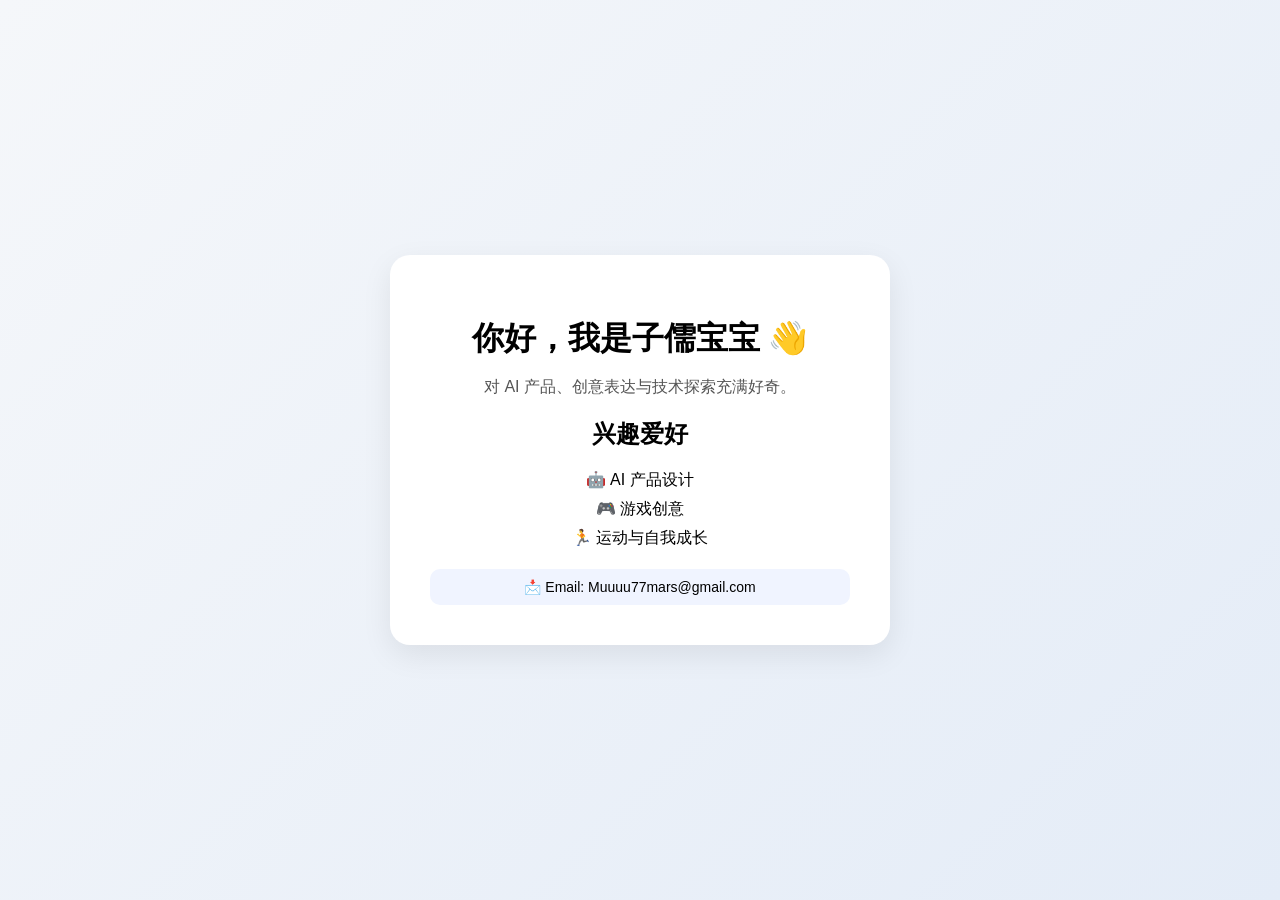
==== index.html @ 916d18d5 "Add files via upload" ====
<!DOCTYPE html>
<html lang="zh">
<head>
    <meta charset="UTF-8">
    <title>子儒宝宝的个人主页</title>
    <style>
        body {
            margin: 0;
            padding: 0;
            font-family: "Helvetica Neue", sans-serif;
            background: linear-gradient(135deg, #f5f7fa, #e4ecf7);
            display: flex;
            justify-content: center;
            align-items: center;
            height: 100vh;
        }

        .card {
            background: white;
            padding: 40px;
            border-radius: 20px;
            box-shadow: 0 10px 30px rgba(0,0,0,0.08);
            width: 420px;
            text-align: center;
        }

        h1 {
            margin-bottom: 10px;
        }

        p {
            color: #555;
        }

        ul {
            list-style: none;
            padding: 0;
        }

        li {
            margin: 8px 0;
        }

        .email {
            margin-top: 20px;
            padding: 10px;
            background: #f0f4ff;
            border-radius: 10px;
            font-size: 14px;
        }
    </style>
</head>

<body>
    <div class="card">
        <h1>你好，我是子儒宝宝 👋</h1>
        <p>对 AI 产品、创意表达与技术探索充满好奇。</p>

        <h2>兴趣爱好</h2>
        <ul>
            <li>🤖 AI 产品设计</li>
            <li>🎮 游戏创意</li>
            <li>🏃 运动与自我成长</li>
        </ul>

        <div class="email">
            📩 Email: Muuuu77mars@gmail.com
        </div>
    </div>
</body>
</html>
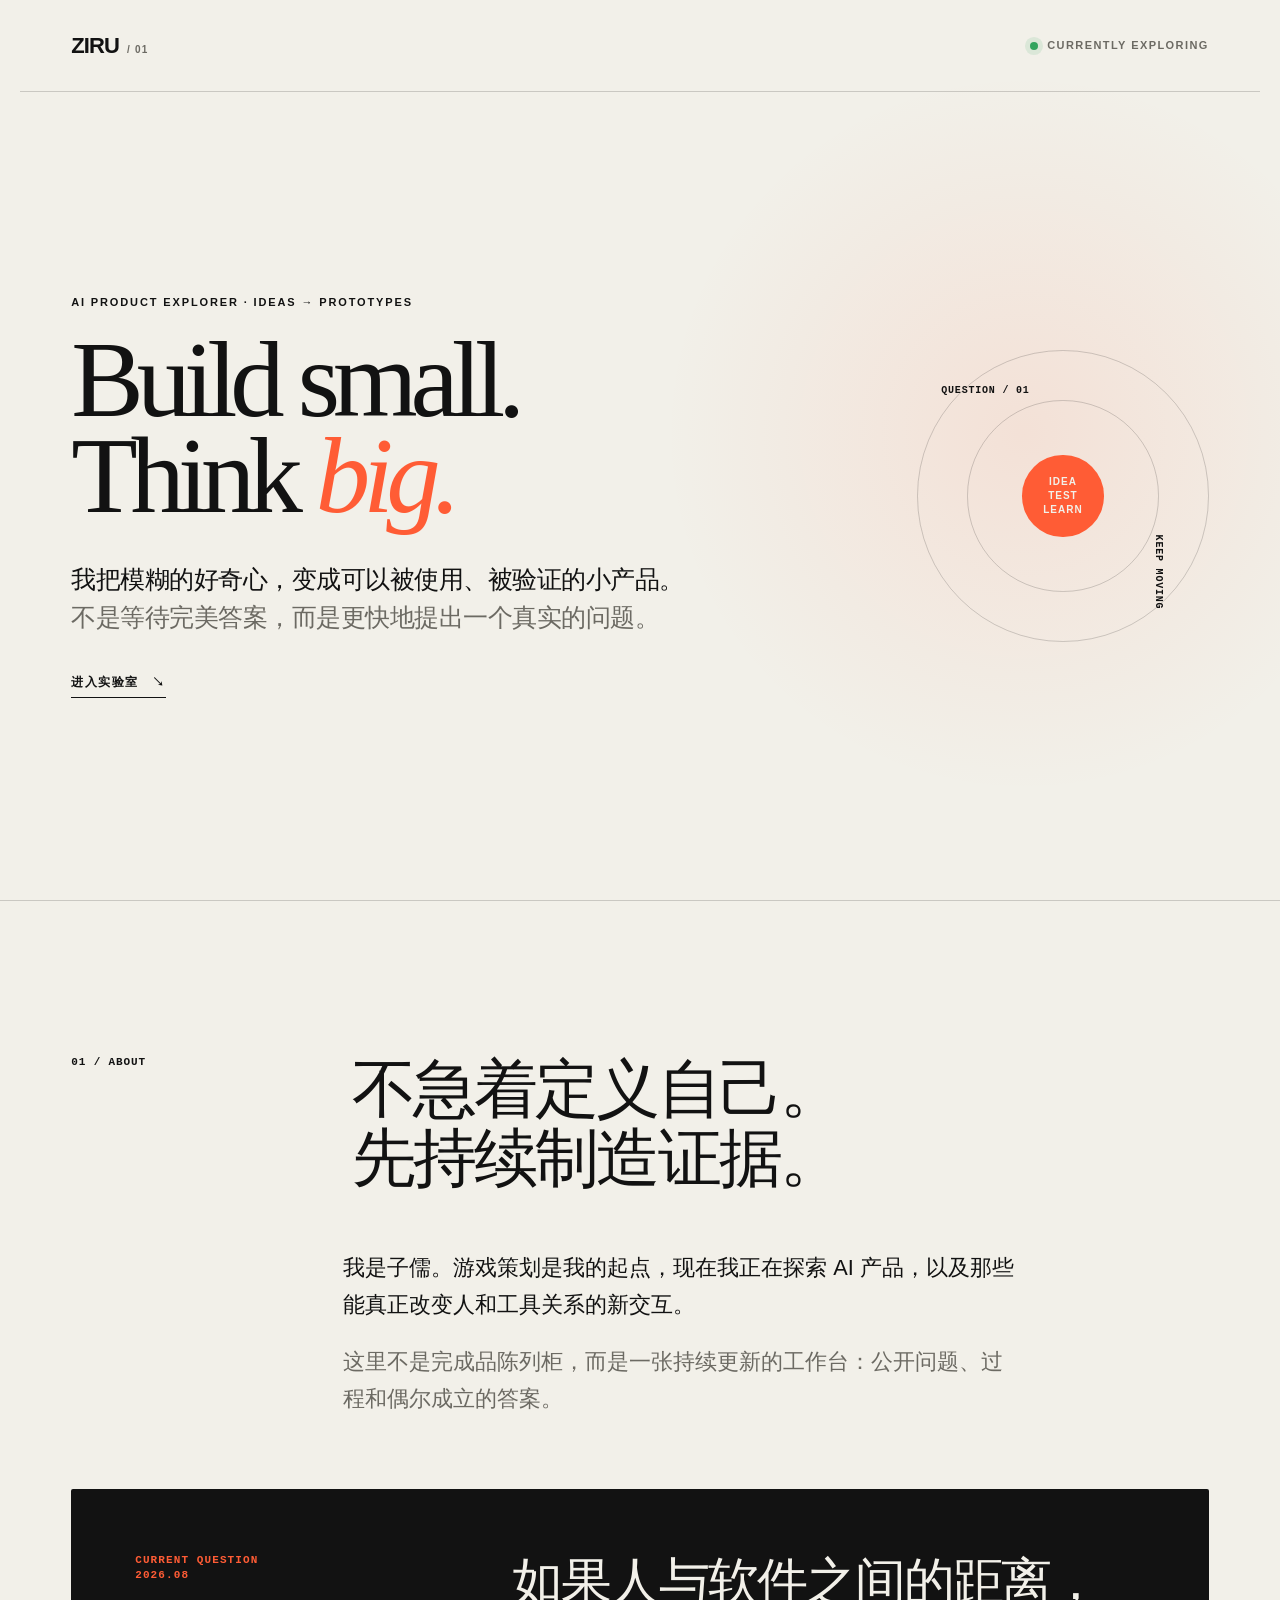
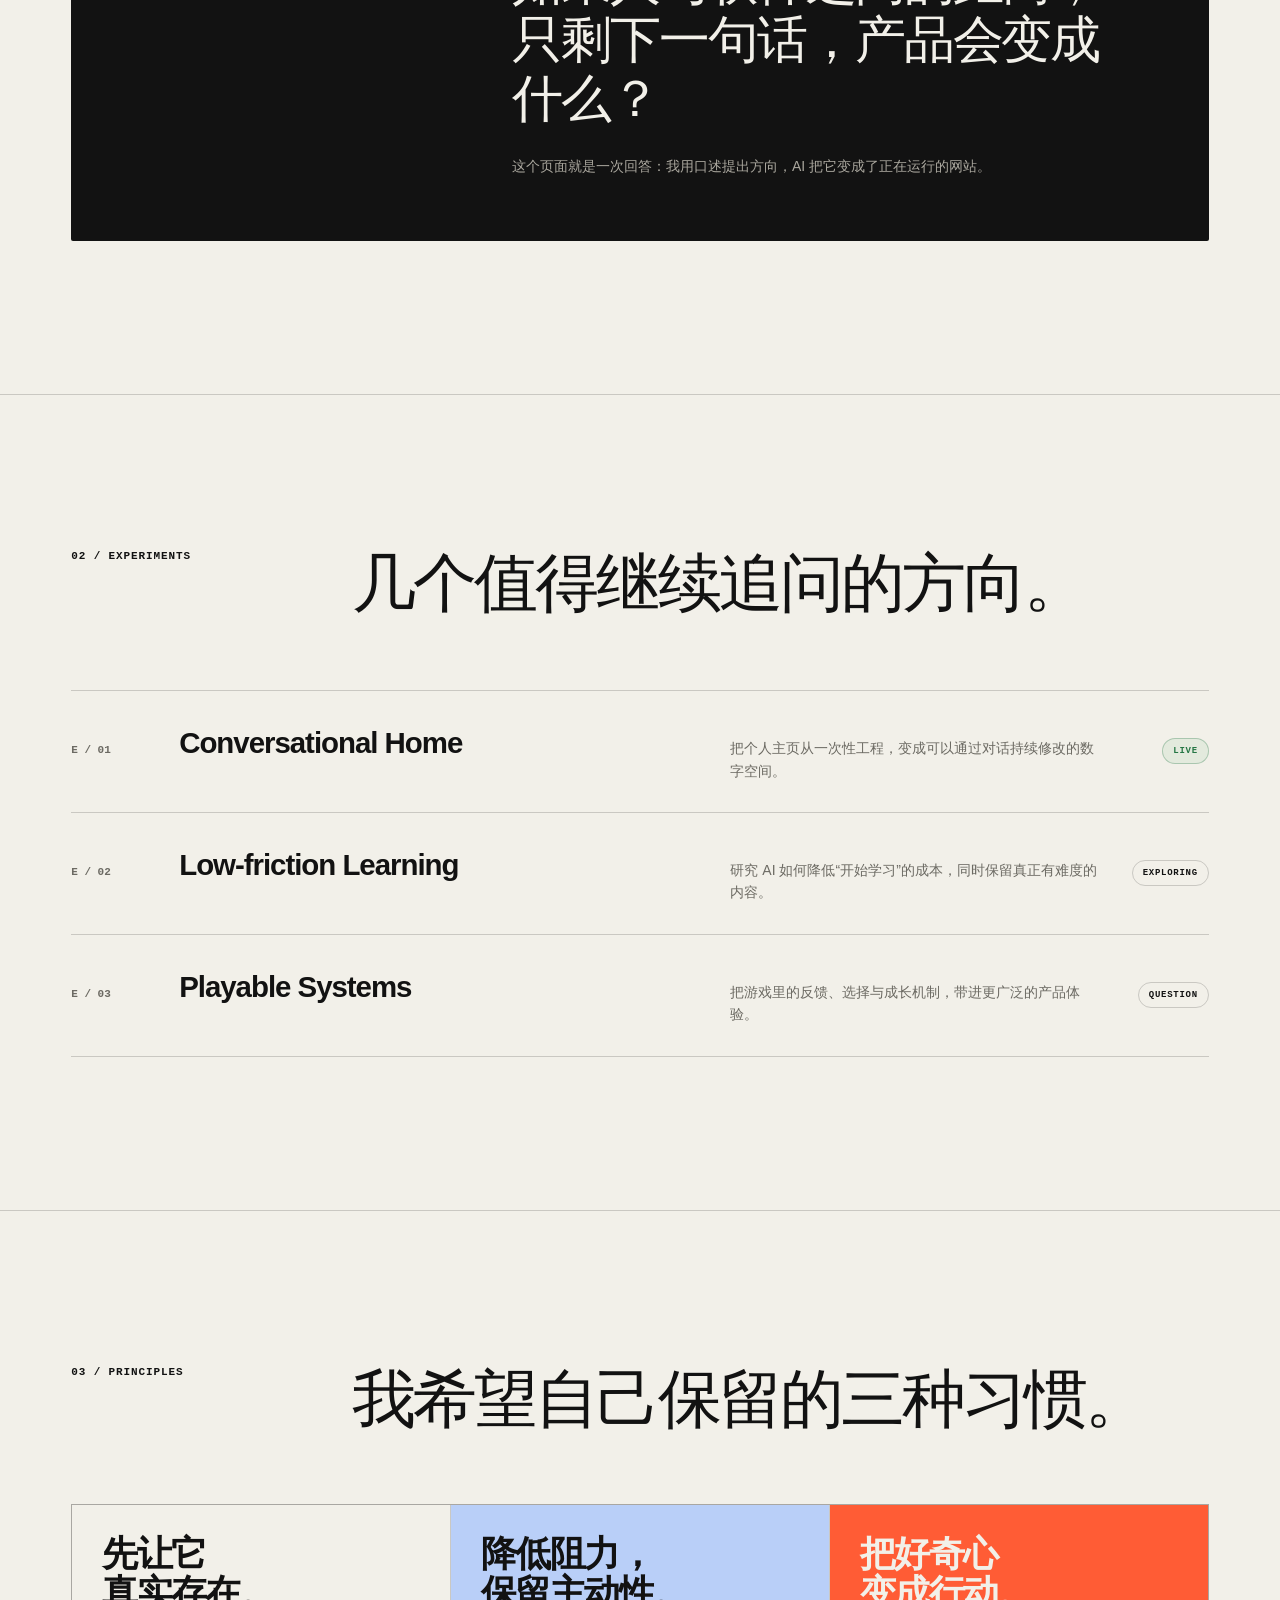
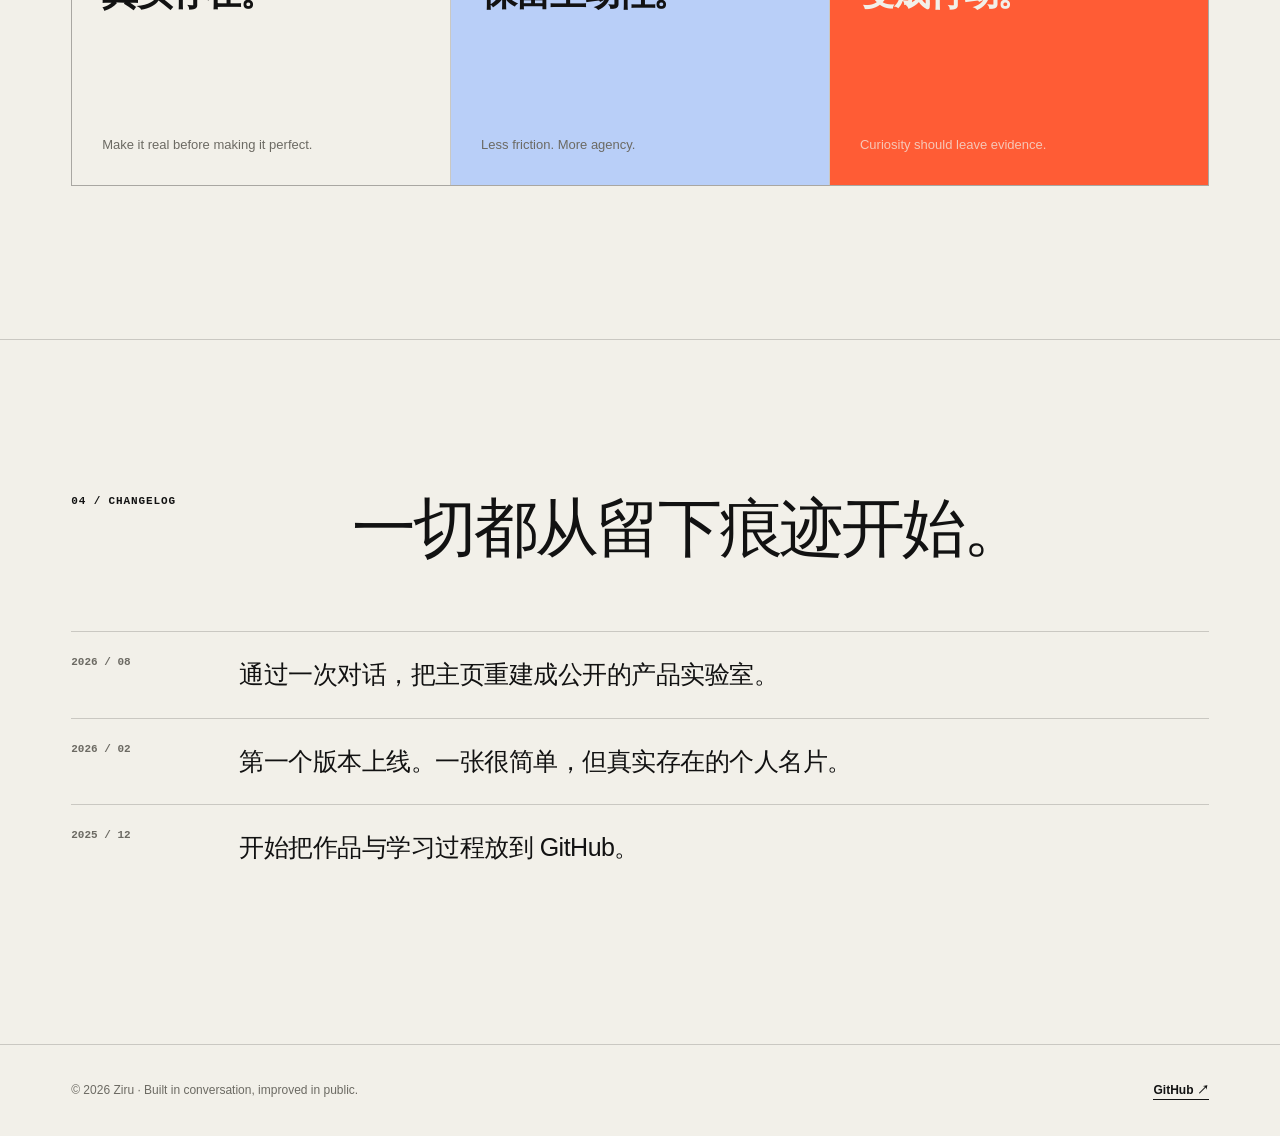
==== commit 749d4540: "Rebuild homepage as product lab" ====
--- a/index.html
+++ b/index.html
@@ -1,71 +1,382 @@
-<!DOCTYPE html>
-<html lang="zh">
-<head>
-    <meta charset="UTF-8">
-    <title>子儒宝宝的个人主页</title>
-    <style>
-        body {
-            margin: 0;
-            padding: 0;
-            font-family: "Helvetica Neue", sans-serif;
-            background: linear-gradient(135deg, #f5f7fa, #e4ecf7);
-            display: flex;
-            justify-content: center;
-            align-items: center;
-            height: 100vh;
-        }
-
-        .card {
-            background: white;
-            padding: 40px;
-            border-radius: 20px;
-            box-shadow: 0 10px 30px rgba(0,0,0,0.08);
-            width: 420px;
-            text-align: center;
-        }
-
-        h1 {
-            margin-bottom: 10px;
-        }
-
-        p {
-            color: #555;
-        }
-
-        ul {
-            list-style: none;
-            padding: 0;
-        }
-
-        li {
-            margin: 8px 0;
-        }
-
-        .email {
-            margin-top: 20px;
-            padding: 10px;
-            background: #f0f4ff;
-            border-radius: 10px;
-            font-size: 14px;
-        }
-    </style>
-</head>
-
-<body>
-    <div class="card">
-        <h1>你好，我是子儒宝宝 👋</h1>
-        <p>对 AI 产品、创意表达与技术探索充满好奇。</p>
-
-        <h2>兴趣爱好</h2>
-        <ul>
-            <li>🤖 AI 产品设计</li>
-            <li>🎮 游戏创意</li>
-            <li>🏃 运动与自我成长</li>
-        </ul>
-
-        <div class="email">
-            📩 Email: Muuuu77mars@gmail.com
-        </div>
-    </div>
-</body>
-</html>+<!DOCTYPE html>
+<html lang="zh-CN">
+<head>
+  <meta charset="utf-8">
+  <meta name="viewport" content="width=device-width, initial-scale=1">
+  <meta name="theme-color" content="#f2f0e9">
+  <meta name="description" content="Ziru 的 AI 产品实验室：把模糊的好奇心，变成可以被使用、被验证的小产品。">
+  <meta property="og:type" content="website">
+  <meta property="og:title" content="Ziru — AI Product Explorer">
+  <meta property="og:description" content="把模糊的好奇心，变成可以被使用、被验证的小产品。">
+  <meta property="og:url" content="https://muuuu777.github.io/ziru.github.io/">
+  <meta property="og:image" content="https://muuuu777.github.io/ziru.github.io/og.png">
+  <meta name="twitter:card" content="summary_large_image">
+  <meta name="twitter:title" content="Ziru — AI Product Explorer">
+  <meta name="twitter:description" content="把模糊的好奇心，变成可以被使用、被验证的小产品。">
+  <meta name="twitter:image" content="https://muuuu777.github.io/ziru.github.io/og.png">
+  <title>Ziru — AI Product Explorer</title>
+  <style>
+    :root {
+      --paper: #f2f0e9;
+      --ink: #121212;
+      --muted: #6c6a63;
+      --line: rgba(18, 18, 18, .18);
+      --acid: #ff5c35;
+      --blue: #b9cff8;
+      --max: 1240px;
+      --pad: clamp(20px, 4vw, 64px);
+    }
+
+    * { box-sizing: border-box; }
+    html { scroll-behavior: smooth; }
+    body {
+      margin: 0;
+      color: var(--ink);
+      background:
+        radial-gradient(600px circle at var(--x, 80%) var(--y, 10%), rgba(255, 92, 53, .1), transparent 60%),
+        var(--paper);
+      font-family: -apple-system, BlinkMacSystemFont, "Segoe UI", "PingFang SC", "Hiragino Sans GB", "Noto Sans CJK SC", sans-serif;
+      line-height: 1.5;
+      -webkit-font-smoothing: antialiased;
+    }
+
+    a { color: inherit; text-decoration: none; }
+    button, a { -webkit-tap-highlight-color: transparent; }
+    ::selection { color: var(--paper); background: var(--ink); }
+
+    .shell { width: min(100%, var(--max)); margin: 0 auto; padding-inline: var(--pad); }
+    .nav {
+      min-height: 92px;
+      display: flex;
+      align-items: center;
+      justify-content: space-between;
+      border-bottom: 1px solid var(--line);
+    }
+    .mark { display: flex; align-items: baseline; gap: 8px; font-weight: 850; letter-spacing: -.04em; font-size: 22px; }
+    .mark small { color: var(--muted); font-size: 10px; letter-spacing: .12em; }
+    .status {
+      display: flex;
+      align-items: center;
+      gap: 9px;
+      color: var(--muted);
+      font-size: 11px;
+      font-weight: 750;
+      letter-spacing: .13em;
+      text-transform: uppercase;
+    }
+    .status::before {
+      content: "";
+      width: 8px;
+      height: 8px;
+      border-radius: 50%;
+      background: #33a45e;
+      box-shadow: 0 0 0 5px rgba(51, 164, 94, .12);
+    }
+
+    .hero {
+      min-height: calc(100svh - 92px);
+      display: grid;
+      grid-template-columns: minmax(0, 1.45fr) minmax(260px, .55fr);
+      gap: clamp(32px, 6vw, 96px);
+      align-items: center;
+      padding-block: clamp(64px, 9vw, 132px);
+    }
+    .eyebrow {
+      margin: 0 0 22px;
+      font-size: 11px;
+      font-weight: 800;
+      letter-spacing: .17em;
+      text-transform: uppercase;
+    }
+    h1 {
+      max-width: 900px;
+      margin: 0;
+      font-family: "Iowan Old Style", "Baskerville", "Times New Roman", "Songti SC", serif;
+      font-size: clamp(56px, 8.5vw, 124px);
+      font-weight: 500;
+      letter-spacing: -.065em;
+      line-height: .88;
+    }
+    h1 em { color: var(--acid); font-weight: inherit; }
+    .hero-copy {
+      max-width: 660px;
+      margin: 36px 0 0;
+      font-size: clamp(18px, 2vw, 25px);
+      letter-spacing: -.02em;
+      line-height: 1.55;
+    }
+    .hero-copy span { color: var(--muted); }
+    .hero-link {
+      display: inline-flex;
+      align-items: center;
+      gap: 14px;
+      margin-top: 36px;
+      padding-bottom: 6px;
+      border-bottom: 1px solid var(--ink);
+      font-size: 12px;
+      font-weight: 800;
+      letter-spacing: .12em;
+      text-transform: uppercase;
+    }
+    .hero-link i { font-style: normal; transition: transform .25s ease; }
+    .hero-link:hover i { transform: translate(3px, 3px); }
+
+    .orbit {
+      position: relative;
+      aspect-ratio: 1;
+      display: grid;
+      place-items: center;
+      border: 1px solid var(--line);
+      border-radius: 50%;
+    }
+    .orbit::before, .orbit::after {
+      content: "";
+      position: absolute;
+      border: 1px solid var(--line);
+      border-radius: 50%;
+    }
+    .orbit::before { inset: 17%; }
+    .orbit::after { inset: 36%; background: var(--acid); border: 0; }
+    .orbit-word {
+      position: absolute;
+      z-index: 1;
+      width: 90px;
+      color: var(--paper);
+      font-size: 10px;
+      font-weight: 850;
+      letter-spacing: .1em;
+      line-height: 1.4;
+      text-align: center;
+      text-transform: uppercase;
+    }
+    .orbit-note { position: absolute; font: 700 10px/1 monospace; letter-spacing: .08em; }
+    .orbit-note.a { top: 12%; left: 8%; }
+    .orbit-note.b { right: 4%; bottom: 22%; transform: rotate(90deg); }
+
+    .section { padding-block: clamp(88px, 12vw, 168px); border-top: 1px solid var(--line); }
+    .section-head {
+      display: grid;
+      grid-template-columns: minmax(160px, .45fr) minmax(0, 1.55fr);
+      gap: 32px;
+      align-items: start;
+    }
+    .index { font: 750 11px/1.4 monospace; letter-spacing: .08em; text-transform: uppercase; }
+    h2 {
+      margin: 0;
+      max-width: 920px;
+      font-family: "Iowan Old Style", "Baskerville", "Times New Roman", "Songti SC", serif;
+      font-size: clamp(38px, 5vw, 72px);
+      font-weight: 500;
+      letter-spacing: -.045em;
+      line-height: 1.08;
+    }
+    .statement { margin-top: 56px; margin-left: calc(22.5% + 16px); max-width: 680px; }
+    .statement p { margin: 0 0 20px; font-size: clamp(18px, 1.7vw, 23px); line-height: 1.7; }
+    .statement p:last-child { color: var(--muted); }
+
+    .now-card {
+      margin-top: 72px;
+      padding: clamp(28px, 5vw, 64px);
+      display: grid;
+      grid-template-columns: .7fr 1.3fr;
+      gap: 36px;
+      color: var(--paper);
+      background: var(--ink);
+      border-radius: 2px;
+    }
+    .now-label { color: var(--acid); font: 750 11px/1.4 monospace; letter-spacing: .1em; text-transform: uppercase; }
+    .now-card blockquote { margin: 0; font-family: "Iowan Old Style", "Baskerville", "Songti SC", serif; font-size: clamp(30px, 4vw, 56px); letter-spacing: -.04em; line-height: 1.14; }
+    .now-card footer { margin-top: 28px; color: #aaa79e; font-size: 14px; }
+
+    .experiments { margin-top: 72px; border-top: 1px solid var(--line); }
+    .experiment {
+      display: grid;
+      grid-template-columns: 80px 1fr minmax(250px, .7fr) 84px;
+      gap: 28px;
+      align-items: baseline;
+      padding-block: 30px;
+      border-bottom: 1px solid var(--line);
+      transition: padding .25s ease, background .25s ease;
+    }
+    .experiment:hover { padding-inline: 18px; background: rgba(255,255,255,.28); }
+    .experiment-no { color: var(--muted); font: 700 11px monospace; }
+    .experiment h3 { margin: 0; font-size: clamp(22px, 2.3vw, 34px); letter-spacing: -.035em; }
+    .experiment p { margin: 0; color: var(--muted); font-size: 14px; line-height: 1.6; }
+    .tag { justify-self: end; padding: 7px 10px; border: 1px solid var(--line); border-radius: 99px; font: 750 9px monospace; letter-spacing: .08em; text-transform: uppercase; }
+    .tag.live { color: #257644; border-color: rgba(37, 118, 68, .3); background: rgba(51, 164, 94, .08); }
+
+    .principles {
+      margin-top: 70px;
+      display: grid;
+      grid-template-columns: repeat(3, 1fr);
+      gap: 1px;
+      background: var(--line);
+      border: 1px solid var(--line);
+    }
+    .principle { min-height: 280px; padding: 30px; display: flex; flex-direction: column; justify-content: space-between; background: var(--paper); }
+    .principle b { font-size: clamp(24px, 2.8vw, 39px); letter-spacing: -.045em; line-height: 1.08; }
+    .principle span { color: var(--muted); font-size: 13px; }
+    .principle:nth-child(2) { background: var(--blue); }
+    .principle:nth-child(3) { color: var(--paper); background: var(--acid); }
+    .principle:nth-child(3) span { color: rgba(242, 240, 233, .72); }
+
+    .timeline { margin-top: 68px; }
+    .event { display: grid; grid-template-columns: 140px 1fr; gap: 28px; padding-block: 24px; border-top: 1px solid var(--line); }
+    .event time { color: var(--muted); font: 700 11px monospace; }
+    .event p { margin: 0; font-size: clamp(18px, 2vw, 25px); letter-spacing: -.02em; }
+
+    .footer { padding-block: 36px; border-top: 1px solid var(--line); }
+    .footer-inner { display: flex; justify-content: space-between; gap: 24px; color: var(--muted); font-size: 12px; }
+    .footer a { color: var(--ink); font-weight: 750; border-bottom: 1px solid var(--ink); }
+
+    .reveal { opacity: 0; transform: translateY(24px); transition: opacity .75s ease, transform .75s cubic-bezier(.2,.7,.2,1); }
+    .reveal.visible { opacity: 1; transform: none; }
+
+    @media (max-width: 780px) {
+      .nav { min-height: 72px; }
+      .status { font-size: 9px; letter-spacing: .08em; }
+      .hero { min-height: auto; grid-template-columns: 1fr; padding-block: 64px 88px; }
+      .orbit { width: min(76vw, 340px); margin: 18px auto 0; }
+      .section-head { grid-template-columns: 1fr; gap: 24px; }
+      .statement { margin: 42px 0 0; }
+      .now-card { grid-template-columns: 1fr; }
+      .experiment { grid-template-columns: 40px 1fr auto; gap: 16px; align-items: start; }
+      .experiment p { grid-column: 2 / -1; }
+      .principles { grid-template-columns: 1fr; }
+      .principle { min-height: 220px; }
+      .event { grid-template-columns: 100px 1fr; }
+      .footer-inner { flex-direction: column; }
+    }
+
+    @media (prefers-reduced-motion: reduce) {
+      html { scroll-behavior: auto; }
+      *, *::before, *::after { transition-duration: .01ms !important; animation-duration: .01ms !important; }
+      .reveal { opacity: 1; transform: none; }
+    }
+  </style>
+</head>
+<body>
+  <header class="shell nav">
+    <a class="mark" href="#top" aria-label="返回顶部">ZIRU <small>/ 01</small></a>
+    <div class="status">Currently exploring</div>
+  </header>
+
+  <main id="top">
+    <section class="shell hero">
+      <div>
+        <p class="eyebrow">AI Product Explorer · Ideas → Prototypes</p>
+        <h1>Build small.<br>Think <em>big.</em></h1>
+        <p class="hero-copy">我把模糊的好奇心，变成可以被使用、被验证的小产品。<br><span>不是等待完美答案，而是更快地提出一个真实的问题。</span></p>
+        <a class="hero-link" href="#about">进入实验室 <i>↘</i></a>
+      </div>
+      <div class="orbit" role="img" aria-label="从想法到验证的循环">
+        <span class="orbit-note a">QUESTION / 01</span>
+        <span class="orbit-word">IDEA<br>TEST<br>LEARN</span>
+        <span class="orbit-note b">KEEP MOVING</span>
+      </div>
+    </section>
+
+    <section class="section" id="about">
+      <div class="shell">
+        <div class="section-head reveal">
+          <span class="index">01 / About</span>
+          <h2>不急着定义自己。<br>先持续制造证据。</h2>
+        </div>
+        <div class="statement reveal">
+          <p>我是子儒。游戏策划是我的起点，现在我正在探索 AI 产品，以及那些能真正改变人和工具关系的新交互。</p>
+          <p>这里不是完成品陈列柜，而是一张持续更新的工作台：公开问题、过程和偶尔成立的答案。</p>
+        </div>
+        <div class="now-card reveal">
+          <div class="now-label">Current question<br>2026.08</div>
+          <div>
+            <blockquote>如果人与软件之间的距离，只剩下一句话，产品会变成什么？</blockquote>
+            <footer>这个页面就是一次回答：我用口述提出方向，AI 把它变成了正在运行的网站。</footer>
+          </div>
+        </div>
+      </div>
+    </section>
+
+    <section class="section" id="experiments">
+      <div class="shell">
+        <div class="section-head reveal">
+          <span class="index">02 / Experiments</span>
+          <h2>几个值得继续追问的方向。</h2>
+        </div>
+        <div class="experiments reveal">
+          <article class="experiment">
+            <span class="experiment-no">E / 01</span>
+            <h3>Conversational Home</h3>
+            <p>把个人主页从一次性工程，变成可以通过对话持续修改的数字空间。</p>
+            <span class="tag live">Live</span>
+          </article>
+          <article class="experiment">
+            <span class="experiment-no">E / 02</span>
+            <h3>Low-friction Learning</h3>
+            <p>研究 AI 如何降低“开始学习”的成本，同时保留真正有难度的内容。</p>
+            <span class="tag">Exploring</span>
+          </article>
+          <article class="experiment">
+            <span class="experiment-no">E / 03</span>
+            <h3>Playable Systems</h3>
+            <p>把游戏里的反馈、选择与成长机制，带进更广泛的产品体验。</p>
+            <span class="tag">Question</span>
+          </article>
+        </div>
+      </div>
+    </section>
+
+    <section class="section" id="principles">
+      <div class="shell">
+        <div class="section-head reveal">
+          <span class="index">03 / Principles</span>
+          <h2>我希望自己保留的三种习惯。</h2>
+        </div>
+        <div class="principles reveal">
+          <div class="principle"><b>先让它<br>真实存在。</b><span>Make it real before making it perfect.</span></div>
+          <div class="principle"><b>降低阻力，<br>保留主动性。</b><span>Less friction. More agency.</span></div>
+          <div class="principle"><b>把好奇心<br>变成行动。</b><span>Curiosity should leave evidence.</span></div>
+        </div>
+      </div>
+    </section>
+
+    <section class="section" id="changelog">
+      <div class="shell">
+        <div class="section-head reveal">
+          <span class="index">04 / Changelog</span>
+          <h2>一切都从留下痕迹开始。</h2>
+        </div>
+        <div class="timeline reveal">
+          <div class="event"><time datetime="2026-08">2026 / 08</time><p>通过一次对话，把主页重建成公开的产品实验室。</p></div>
+          <div class="event"><time datetime="2026-02">2026 / 02</time><p>第一个版本上线。一张很简单，但真实存在的个人名片。</p></div>
+          <div class="event"><time datetime="2025-12">2025 / 12</time><p>开始把作品与学习过程放到 GitHub。</p></div>
+        </div>
+      </div>
+    </section>
+  </main>
+
+  <footer class="footer">
+    <div class="shell footer-inner">
+      <span>© 2026 Ziru · Built in conversation, improved in public.</span>
+      <a href="https://github.com/Muuuu777" target="_blank" rel="noreferrer">GitHub ↗</a>
+    </div>
+  </footer>
+
+  <script>
+    document.addEventListener('pointermove', (event) => {
+      document.body.style.setProperty('--x', `${event.clientX}px`);
+      document.body.style.setProperty('--y', `${event.clientY}px`);
+    }, { passive: true });
+
+    const observer = new IntersectionObserver((entries) => {
+      entries.forEach((entry) => {
+        if (entry.isIntersecting) {
+          entry.target.classList.add('visible');
+          observer.unobserve(entry.target);
+        }
+      });
+    }, { threshold: 0.12 });
+
+    document.querySelectorAll('.reveal').forEach((element) => observer.observe(element));
+  </script>
+</body>
+</html>
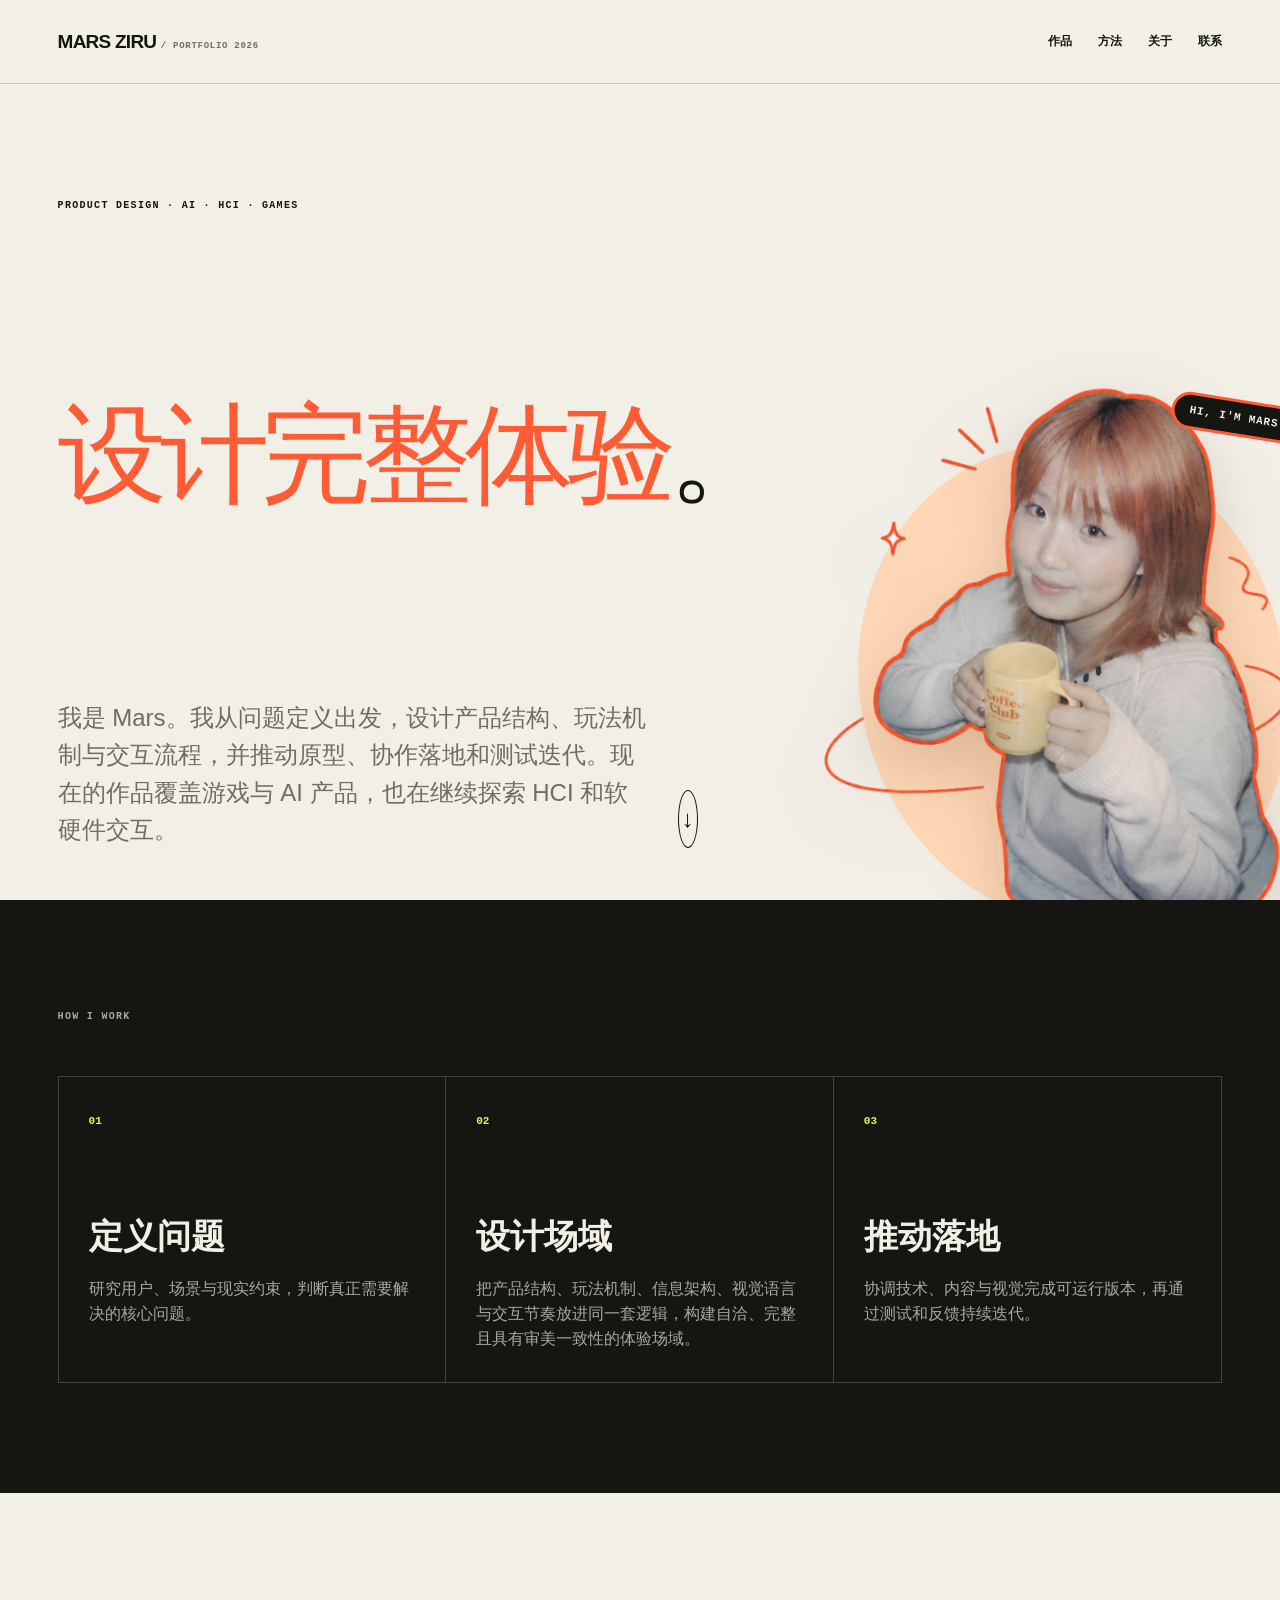
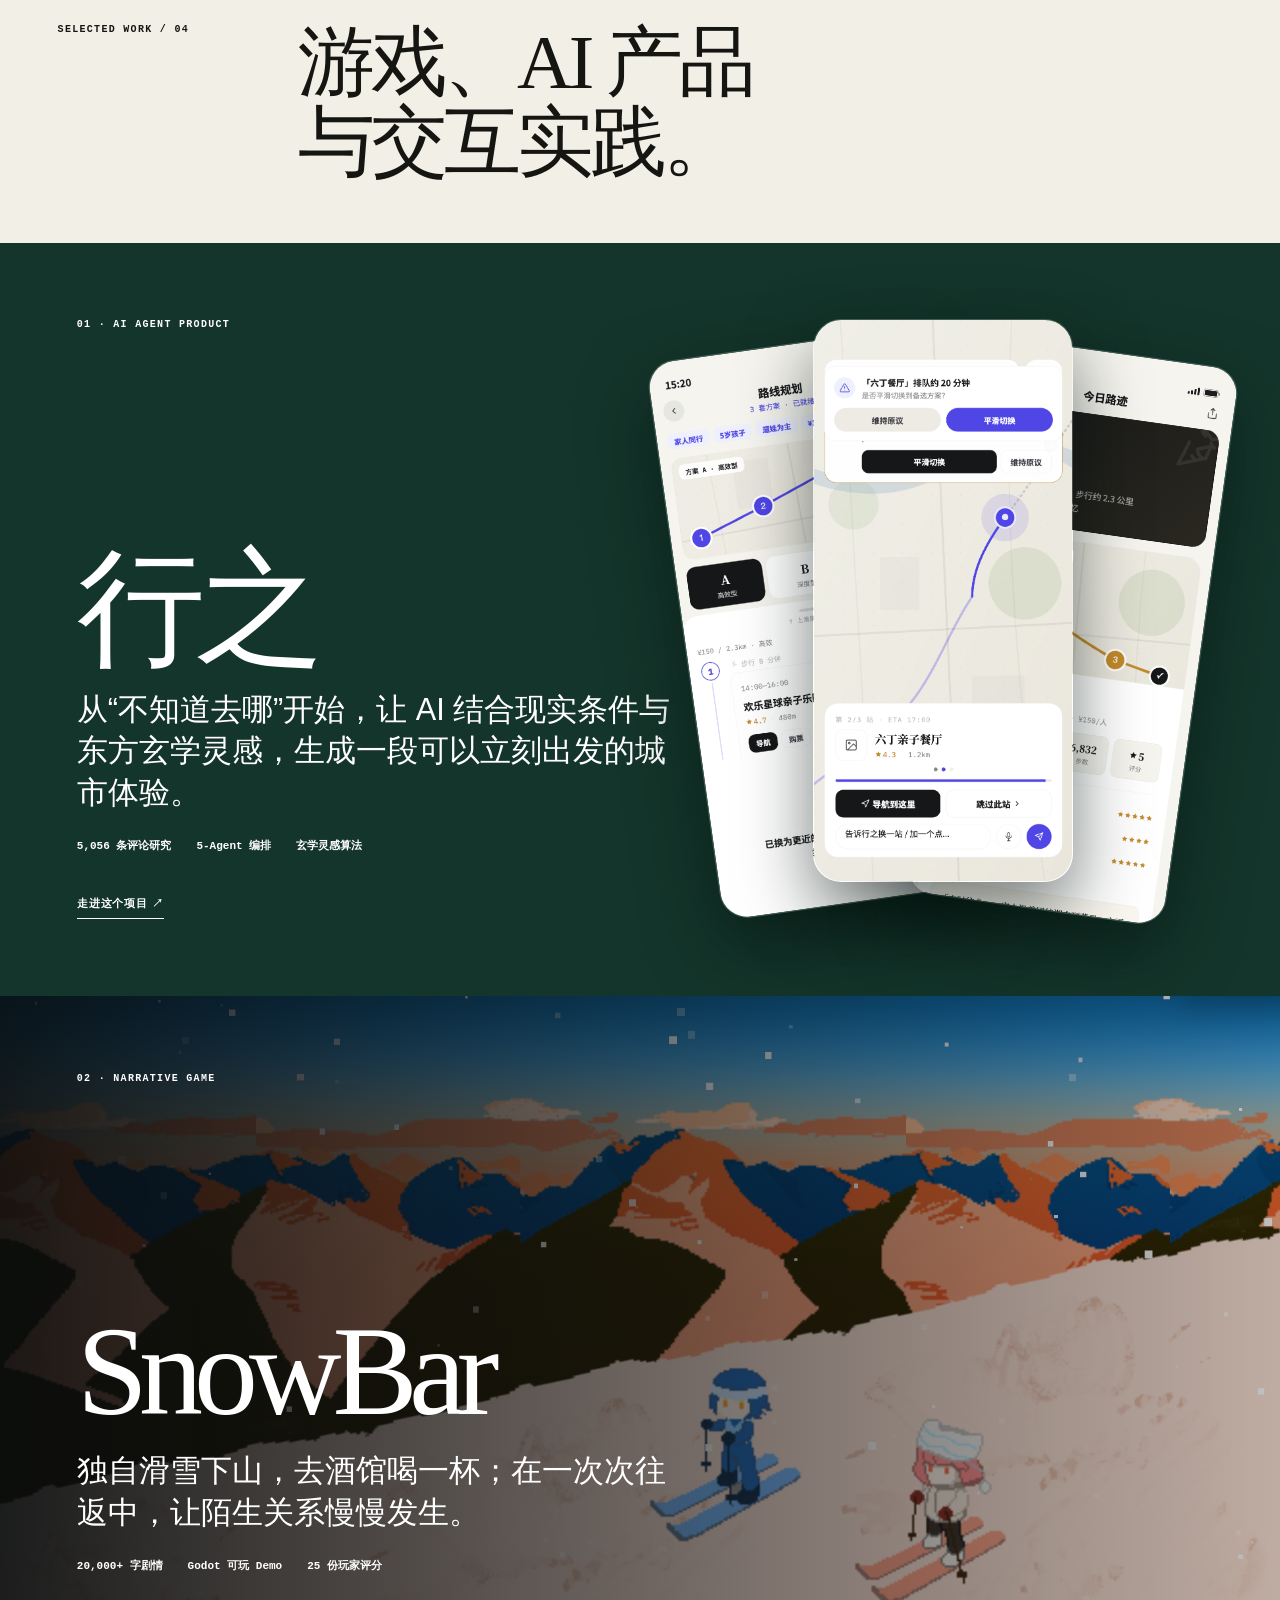
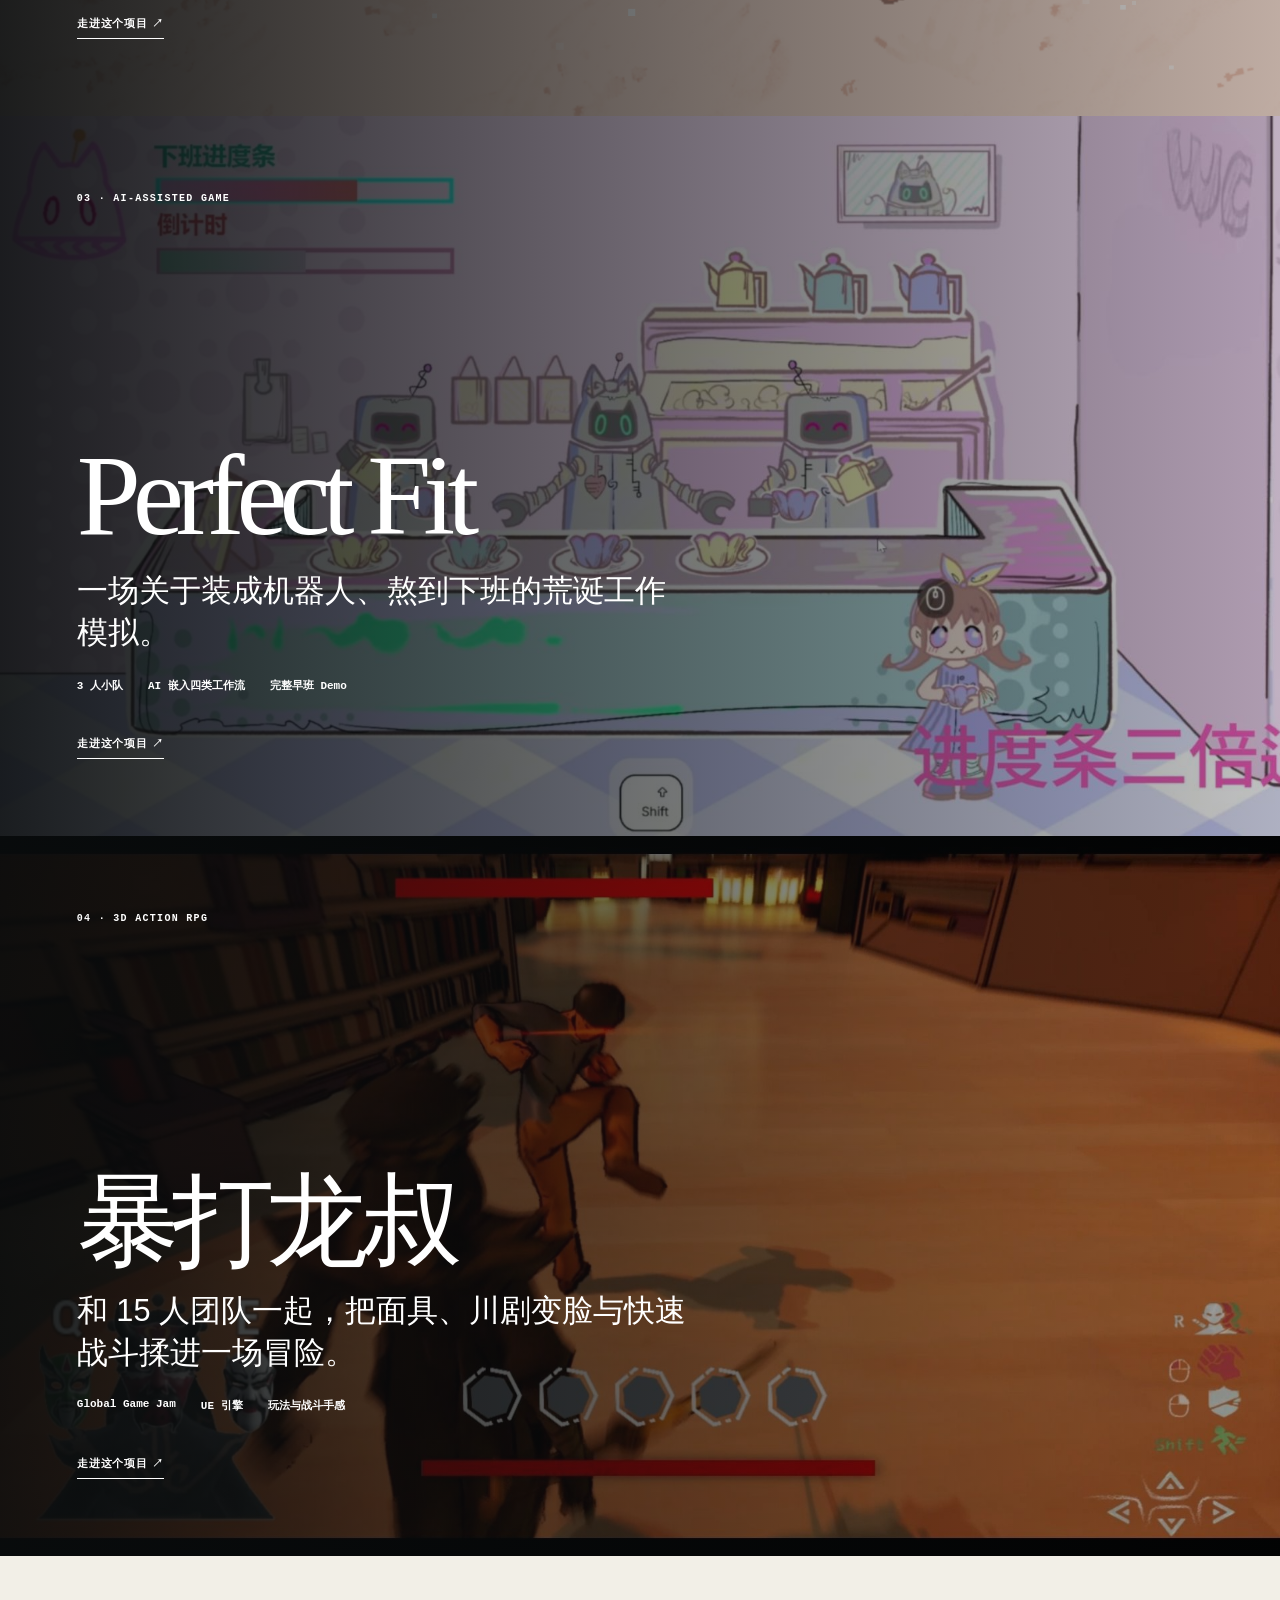
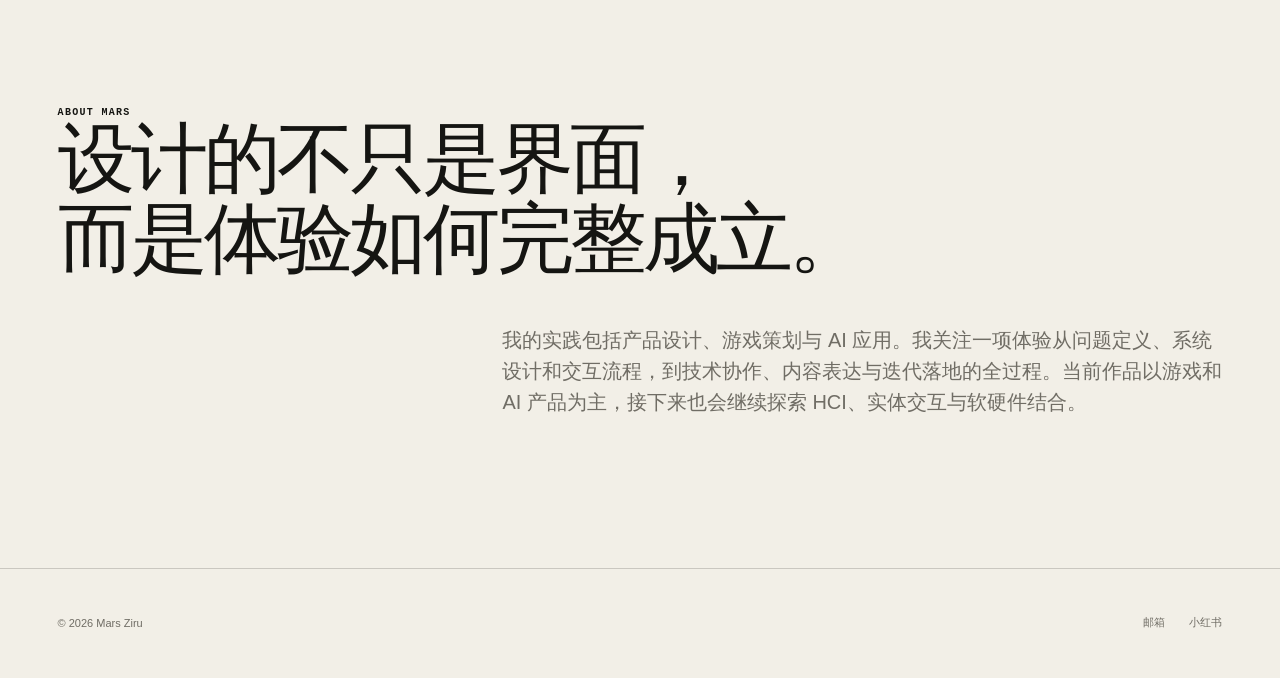
==== commit 4134aea4: "Upload complete Mars Ziru portfolio with project pages and assets" ====
--- a/index.html
+++ b/index.html
@@ -1,382 +1,11 @@
-<!DOCTYPE html>
-<html lang="zh-CN">
-<head>
-  <meta charset="utf-8">
-  <meta name="viewport" content="width=device-width, initial-scale=1">
-  <meta name="theme-color" content="#f2f0e9">
-  <meta name="description" content="Ziru 的 AI 产品实验室：把模糊的好奇心，变成可以被使用、被验证的小产品。">
-  <meta property="og:type" content="website">
-  <meta property="og:title" content="Ziru — AI Product Explorer">
-  <meta property="og:description" content="把模糊的好奇心，变成可以被使用、被验证的小产品。">
-  <meta property="og:url" content="https://muuuu777.github.io/ziru.github.io/">
-  <meta property="og:image" content="https://muuuu777.github.io/ziru.github.io/og.png">
-  <meta name="twitter:card" content="summary_large_image">
-  <meta name="twitter:title" content="Ziru — AI Product Explorer">
-  <meta name="twitter:description" content="把模糊的好奇心，变成可以被使用、被验证的小产品。">
-  <meta name="twitter:image" content="https://muuuu777.github.io/ziru.github.io/og.png">
-  <title>Ziru — AI Product Explorer</title>
-  <style>
-    :root {
-      --paper: #f2f0e9;
-      --ink: #121212;
-      --muted: #6c6a63;
-      --line: rgba(18, 18, 18, .18);
-      --acid: #ff5c35;
-      --blue: #b9cff8;
-      --max: 1240px;
-      --pad: clamp(20px, 4vw, 64px);
-    }
-
-    * { box-sizing: border-box; }
-    html { scroll-behavior: smooth; }
-    body {
-      margin: 0;
-      color: var(--ink);
-      background:
-        radial-gradient(600px circle at var(--x, 80%) var(--y, 10%), rgba(255, 92, 53, .1), transparent 60%),
-        var(--paper);
-      font-family: -apple-system, BlinkMacSystemFont, "Segoe UI", "PingFang SC", "Hiragino Sans GB", "Noto Sans CJK SC", sans-serif;
-      line-height: 1.5;
-      -webkit-font-smoothing: antialiased;
-    }
-
-    a { color: inherit; text-decoration: none; }
-    button, a { -webkit-tap-highlight-color: transparent; }
-    ::selection { color: var(--paper); background: var(--ink); }
-
-    .shell { width: min(100%, var(--max)); margin: 0 auto; padding-inline: var(--pad); }
-    .nav {
-      min-height: 92px;
-      display: flex;
-      align-items: center;
-      justify-content: space-between;
-      border-bottom: 1px solid var(--line);
-    }
-    .mark { display: flex; align-items: baseline; gap: 8px; font-weight: 850; letter-spacing: -.04em; font-size: 22px; }
-    .mark small { color: var(--muted); font-size: 10px; letter-spacing: .12em; }
-    .status {
-      display: flex;
-      align-items: center;
-      gap: 9px;
-      color: var(--muted);
-      font-size: 11px;
-      font-weight: 750;
-      letter-spacing: .13em;
-      text-transform: uppercase;
-    }
-    .status::before {
-      content: "";
-      width: 8px;
-      height: 8px;
-      border-radius: 50%;
-      background: #33a45e;
-      box-shadow: 0 0 0 5px rgba(51, 164, 94, .12);
-    }
-
-    .hero {
-      min-height: calc(100svh - 92px);
-      display: grid;
-      grid-template-columns: minmax(0, 1.45fr) minmax(260px, .55fr);
-      gap: clamp(32px, 6vw, 96px);
-      align-items: center;
-      padding-block: clamp(64px, 9vw, 132px);
-    }
-    .eyebrow {
-      margin: 0 0 22px;
-      font-size: 11px;
-      font-weight: 800;
-      letter-spacing: .17em;
-      text-transform: uppercase;
-    }
-    h1 {
-      max-width: 900px;
-      margin: 0;
-      font-family: "Iowan Old Style", "Baskerville", "Times New Roman", "Songti SC", serif;
-      font-size: clamp(56px, 8.5vw, 124px);
-      font-weight: 500;
-      letter-spacing: -.065em;
-      line-height: .88;
-    }
-    h1 em { color: var(--acid); font-weight: inherit; }
-    .hero-copy {
-      max-width: 660px;
-      margin: 36px 0 0;
-      font-size: clamp(18px, 2vw, 25px);
-      letter-spacing: -.02em;
-      line-height: 1.55;
-    }
-    .hero-copy span { color: var(--muted); }
-    .hero-link {
-      display: inline-flex;
-      align-items: center;
-      gap: 14px;
-      margin-top: 36px;
-      padding-bottom: 6px;
-      border-bottom: 1px solid var(--ink);
-      font-size: 12px;
-      font-weight: 800;
-      letter-spacing: .12em;
-      text-transform: uppercase;
-    }
-    .hero-link i { font-style: normal; transition: transform .25s ease; }
-    .hero-link:hover i { transform: translate(3px, 3px); }
-
-    .orbit {
-      position: relative;
-      aspect-ratio: 1;
-      display: grid;
-      place-items: center;
-      border: 1px solid var(--line);
-      border-radius: 50%;
-    }
-    .orbit::before, .orbit::after {
-      content: "";
-      position: absolute;
-      border: 1px solid var(--line);
-      border-radius: 50%;
-    }
-    .orbit::before { inset: 17%; }
-    .orbit::after { inset: 36%; background: var(--acid); border: 0; }
-    .orbit-word {
-      position: absolute;
-      z-index: 1;
-      width: 90px;
-      color: var(--paper);
-      font-size: 10px;
-      font-weight: 850;
-      letter-spacing: .1em;
-      line-height: 1.4;
-      text-align: center;
-      text-transform: uppercase;
-    }
-    .orbit-note { position: absolute; font: 700 10px/1 monospace; letter-spacing: .08em; }
-    .orbit-note.a { top: 12%; left: 8%; }
-    .orbit-note.b { right: 4%; bottom: 22%; transform: rotate(90deg); }
-
-    .section { padding-block: clamp(88px, 12vw, 168px); border-top: 1px solid var(--line); }
-    .section-head {
-      display: grid;
-      grid-template-columns: minmax(160px, .45fr) minmax(0, 1.55fr);
-      gap: 32px;
-      align-items: start;
-    }
-    .index { font: 750 11px/1.4 monospace; letter-spacing: .08em; text-transform: uppercase; }
-    h2 {
-      margin: 0;
-      max-width: 920px;
-      font-family: "Iowan Old Style", "Baskerville", "Times New Roman", "Songti SC", serif;
-      font-size: clamp(38px, 5vw, 72px);
-      font-weight: 500;
-      letter-spacing: -.045em;
-      line-height: 1.08;
-    }
-    .statement { margin-top: 56px; margin-left: calc(22.5% + 16px); max-width: 680px; }
-    .statement p { margin: 0 0 20px; font-size: clamp(18px, 1.7vw, 23px); line-height: 1.7; }
-    .statement p:last-child { color: var(--muted); }
-
-    .now-card {
-      margin-top: 72px;
-      padding: clamp(28px, 5vw, 64px);
-      display: grid;
-      grid-template-columns: .7fr 1.3fr;
-      gap: 36px;
-      color: var(--paper);
-      background: var(--ink);
-      border-radius: 2px;
-    }
-    .now-label { color: var(--acid); font: 750 11px/1.4 monospace; letter-spacing: .1em; text-transform: uppercase; }
-    .now-card blockquote { margin: 0; font-family: "Iowan Old Style", "Baskerville", "Songti SC", serif; font-size: clamp(30px, 4vw, 56px); letter-spacing: -.04em; line-height: 1.14; }
-    .now-card footer { margin-top: 28px; color: #aaa79e; font-size: 14px; }
-
-    .experiments { margin-top: 72px; border-top: 1px solid var(--line); }
-    .experiment {
-      display: grid;
-      grid-template-columns: 80px 1fr minmax(250px, .7fr) 84px;
-      gap: 28px;
-      align-items: baseline;
-      padding-block: 30px;
-      border-bottom: 1px solid var(--line);
-      transition: padding .25s ease, background .25s ease;
-    }
-    .experiment:hover { padding-inline: 18px; background: rgba(255,255,255,.28); }
-    .experiment-no { color: var(--muted); font: 700 11px monospace; }
-    .experiment h3 { margin: 0; font-size: clamp(22px, 2.3vw, 34px); letter-spacing: -.035em; }
-    .experiment p { margin: 0; color: var(--muted); font-size: 14px; line-height: 1.6; }
-    .tag { justify-self: end; padding: 7px 10px; border: 1px solid var(--line); border-radius: 99px; font: 750 9px monospace; letter-spacing: .08em; text-transform: uppercase; }
-    .tag.live { color: #257644; border-color: rgba(37, 118, 68, .3); background: rgba(51, 164, 94, .08); }
-
-    .principles {
-      margin-top: 70px;
-      display: grid;
-      grid-template-columns: repeat(3, 1fr);
-      gap: 1px;
-      background: var(--line);
-      border: 1px solid var(--line);
-    }
-    .principle { min-height: 280px; padding: 30px; display: flex; flex-direction: column; justify-content: space-between; background: var(--paper); }
-    .principle b { font-size: clamp(24px, 2.8vw, 39px); letter-spacing: -.045em; line-height: 1.08; }
-    .principle span { color: var(--muted); font-size: 13px; }
-    .principle:nth-child(2) { background: var(--blue); }
-    .principle:nth-child(3) { color: var(--paper); background: var(--acid); }
-    .principle:nth-child(3) span { color: rgba(242, 240, 233, .72); }
-
-    .timeline { margin-top: 68px; }
-    .event { display: grid; grid-template-columns: 140px 1fr; gap: 28px; padding-block: 24px; border-top: 1px solid var(--line); }
-    .event time { color: var(--muted); font: 700 11px monospace; }
-    .event p { margin: 0; font-size: clamp(18px, 2vw, 25px); letter-spacing: -.02em; }
-
-    .footer { padding-block: 36px; border-top: 1px solid var(--line); }
-    .footer-inner { display: flex; justify-content: space-between; gap: 24px; color: var(--muted); font-size: 12px; }
-    .footer a { color: var(--ink); font-weight: 750; border-bottom: 1px solid var(--ink); }
-
-    .reveal { opacity: 0; transform: translateY(24px); transition: opacity .75s ease, transform .75s cubic-bezier(.2,.7,.2,1); }
-    .reveal.visible { opacity: 1; transform: none; }
-
-    @media (max-width: 780px) {
-      .nav { min-height: 72px; }
-      .status { font-size: 9px; letter-spacing: .08em; }
-      .hero { min-height: auto; grid-template-columns: 1fr; padding-block: 64px 88px; }
-      .orbit { width: min(76vw, 340px); margin: 18px auto 0; }
-      .section-head { grid-template-columns: 1fr; gap: 24px; }
-      .statement { margin: 42px 0 0; }
-      .now-card { grid-template-columns: 1fr; }
-      .experiment { grid-template-columns: 40px 1fr auto; gap: 16px; align-items: start; }
-      .experiment p { grid-column: 2 / -1; }
-      .principles { grid-template-columns: 1fr; }
-      .principle { min-height: 220px; }
-      .event { grid-template-columns: 100px 1fr; }
-      .footer-inner { flex-direction: column; }
-    }
-
-    @media (prefers-reduced-motion: reduce) {
-      html { scroll-behavior: auto; }
-      *, *::before, *::after { transition-duration: .01ms !important; animation-duration: .01ms !important; }
-      .reveal { opacity: 1; transform: none; }
-    }
-  </style>
-</head>
-<body>
-  <header class="shell nav">
-    <a class="mark" href="#top" aria-label="返回顶部">ZIRU <small>/ 01</small></a>
-    <div class="status">Currently exploring</div>
-  </header>
-
-  <main id="top">
-    <section class="shell hero">
-      <div>
-        <p class="eyebrow">AI Product Explorer · Ideas → Prototypes</p>
-        <h1>Build small.<br>Think <em>big.</em></h1>
-        <p class="hero-copy">我把模糊的好奇心，变成可以被使用、被验证的小产品。<br><span>不是等待完美答案，而是更快地提出一个真实的问题。</span></p>
-        <a class="hero-link" href="#about">进入实验室 <i>↘</i></a>
-      </div>
-      <div class="orbit" role="img" aria-label="从想法到验证的循环">
-        <span class="orbit-note a">QUESTION / 01</span>
-        <span class="orbit-word">IDEA<br>TEST<br>LEARN</span>
-        <span class="orbit-note b">KEEP MOVING</span>
-      </div>
-    </section>
-
-    <section class="section" id="about">
-      <div class="shell">
-        <div class="section-head reveal">
-          <span class="index">01 / About</span>
-          <h2>不急着定义自己。<br>先持续制造证据。</h2>
-        </div>
-        <div class="statement reveal">
-          <p>我是子儒。游戏策划是我的起点，现在我正在探索 AI 产品，以及那些能真正改变人和工具关系的新交互。</p>
-          <p>这里不是完成品陈列柜，而是一张持续更新的工作台：公开问题、过程和偶尔成立的答案。</p>
-        </div>
-        <div class="now-card reveal">
-          <div class="now-label">Current question<br>2026.08</div>
-          <div>
-            <blockquote>如果人与软件之间的距离，只剩下一句话，产品会变成什么？</blockquote>
-            <footer>这个页面就是一次回答：我用口述提出方向，AI 把它变成了正在运行的网站。</footer>
-          </div>
-        </div>
-      </div>
-    </section>
-
-    <section class="section" id="experiments">
-      <div class="shell">
-        <div class="section-head reveal">
-          <span class="index">02 / Experiments</span>
-          <h2>几个值得继续追问的方向。</h2>
-        </div>
-        <div class="experiments reveal">
-          <article class="experiment">
-            <span class="experiment-no">E / 01</span>
-            <h3>Conversational Home</h3>
-            <p>把个人主页从一次性工程，变成可以通过对话持续修改的数字空间。</p>
-            <span class="tag live">Live</span>
-          </article>
-          <article class="experiment">
-            <span class="experiment-no">E / 02</span>
-            <h3>Low-friction Learning</h3>
-            <p>研究 AI 如何降低“开始学习”的成本，同时保留真正有难度的内容。</p>
-            <span class="tag">Exploring</span>
-          </article>
-          <article class="experiment">
-            <span class="experiment-no">E / 03</span>
-            <h3>Playable Systems</h3>
-            <p>把游戏里的反馈、选择与成长机制，带进更广泛的产品体验。</p>
-            <span class="tag">Question</span>
-          </article>
-        </div>
-      </div>
-    </section>
-
-    <section class="section" id="principles">
-      <div class="shell">
-        <div class="section-head reveal">
-          <span class="index">03 / Principles</span>
-          <h2>我希望自己保留的三种习惯。</h2>
-        </div>
-        <div class="principles reveal">
-          <div class="principle"><b>先让它<br>真实存在。</b><span>Make it real before making it perfect.</span></div>
-          <div class="principle"><b>降低阻力，<br>保留主动性。</b><span>Less friction. More agency.</span></div>
-          <div class="principle"><b>把好奇心<br>变成行动。</b><span>Curiosity should leave evidence.</span></div>
-        </div>
-      </div>
-    </section>
-
-    <section class="section" id="changelog">
-      <div class="shell">
-        <div class="section-head reveal">
-          <span class="index">04 / Changelog</span>
-          <h2>一切都从留下痕迹开始。</h2>
-        </div>
-        <div class="timeline reveal">
-          <div class="event"><time datetime="2026-08">2026 / 08</time><p>通过一次对话，把主页重建成公开的产品实验室。</p></div>
-          <div class="event"><time datetime="2026-02">2026 / 02</time><p>第一个版本上线。一张很简单，但真实存在的个人名片。</p></div>
-          <div class="event"><time datetime="2025-12">2025 / 12</time><p>开始把作品与学习过程放到 GitHub。</p></div>
-        </div>
-      </div>
-    </section>
-  </main>
-
-  <footer class="footer">
-    <div class="shell footer-inner">
-      <span>© 2026 Ziru · Built in conversation, improved in public.</span>
-      <a href="https://github.com/Muuuu777" target="_blank" rel="noreferrer">GitHub ↗</a>
-    </div>
-  </footer>
-
-  <script>
-    document.addEventListener('pointermove', (event) => {
-      document.body.style.setProperty('--x', `${event.clientX}px`);
-      document.body.style.setProperty('--y', `${event.clientY}px`);
-    }, { passive: true });
-
-    const observer = new IntersectionObserver((entries) => {
-      entries.forEach((entry) => {
-        if (entry.isIntersecting) {
-          entry.target.classList.add('visible');
-          observer.unobserve(entry.target);
-        }
-      });
-    }, { threshold: 0.12 });
-
-    document.querySelectorAll('.reveal').forEach((element) => observer.observe(element));
-  </script>
-</body>
-</html>
+<!doctype html><html lang="zh-CN"><head><meta charset="utf-8"><meta name="viewport" content="width=device-width,initial-scale=1"><meta name="description" content="Mars Ziru｜产品、游戏与互动体验作品集"><title>Mars Ziru — Products, Games & Experiments</title><link rel="stylesheet" href="style.css"></head><body id="top">
+<header class="nav shell"><a class="brand" href="#top">MARS ZIRU <span>/ PORTFOLIO 2026</span></a><nav><a href="#work">作品</a><a href="#fit">方法</a><a href="#about">关于</a><a href="#contact">联系</a></nav></header>
+<main><section class="hero shell"><p class="eyebrow">PRODUCT DESIGN · AI · HCI · GAMES</p><h1><em>设计完整体验</em>。</h1><div class="hero-portrait" aria-label="Mars 的个人照片"><span>HI, I'M MARS!</span><img src="assets/about/mars-orange-cutout.png" alt="Mars 拿着咖啡杯，周围有橙色卡通线条"></div><div class="hero-bottom"><p>我是 Mars。我从问题定义出发，设计产品结构、玩法机制与交互流程，并推动原型、协作落地和测试迭代。现在的作品覆盖游戏与 AI 产品，也在继续探索 HCI 和软硬件交互。</p><a href="#work" class="down">↓</a></div></section>
+<section class="fit" id="fit"><div class="shell"><p class="eyebrow">HOW I WORK</p><div class="fit-grid"><article><b>01</b><h2>定义问题</h2><p>研究用户、场景与现实约束，判断真正需要解决的核心问题。</p></article><article><b>02</b><h2>设计场域</h2><p>把产品结构、玩法机制、信息架构、视觉语言与交互节奏放进同一套逻辑，构建自洽、完整且具有审美一致性的体验场域。</p></article><article><b>03</b><h2>推动落地</h2><p>协调技术、内容与视觉完成可运行版本，再通过测试和反馈持续迭代。</p></article></div></div></section>
+<section class="work" id="work"><div class="shell work-head"><p class="eyebrow">SELECTED WORK / 04</p><h2>游戏、AI 产品<br>与交互实践。</h2></div>
+<a class="project xingzhi" href="xingzhi.html"><div class="project-copy"><span>01 · AI AGENT PRODUCT</span><h3>行之</h3><p>从“不知道去哪”开始，让 AI 结合现实条件与东方玄学灵感，生成一段可以立刻出发的城市体验。</p><ul><li>5,056 条评论研究</li><li>5-Agent 编排</li><li>玄学灵感算法</li></ul><strong>走进这个项目 ↗</strong></div><div class="xingzhi-stack" aria-label="行之产品原型界面"><img src="assets/xingzhi/02-ai-result.png" alt="AI 生成三条出行方案"><img src="assets/xingzhi/04-plan-b.png" alt="途中排队警告与 Plan B"><img src="assets/xingzhi/06-recap.png" alt="行程结束后的回顾页面"></div></a>
+<a class="project snowbar" href="snowbar.html"><img src="assets/snowbar/slope.png" alt="SnowBar 雪道画面"><div class="shade"></div><div class="project-copy"><span>02 · NARRATIVE GAME</span><h3>SnowBar</h3><p>独自滑雪下山，去酒馆喝一杯；在一次次往返中，让陌生关系慢慢发生。</p><ul><li>20,000+ 字剧情</li><li>Godot 可玩 Demo</li><li>25 份玩家评分</li></ul><strong>走进这个项目 ↗</strong></div></a>
+<a class="project perfect" href="perfect-fit.html"><img src="assets/perfect-fit/cover.jpg" alt="Perfect Fit 游戏画面"><div class="shade"></div><div class="project-copy"><span>03 · AI-ASSISTED GAME</span><h3>Perfect Fit</h3><p>一场关于装成机器人、熬到下班的荒诞工作模拟。</p><ul><li>3 人小队</li><li>AI 嵌入四类工作流</li><li>完整早班 Demo</li></ul><strong>走进这个项目 ↗</strong></div></a>
+<a class="project longshu" href="longshu.html"><img src="assets/longshu/cover.jpg" alt="暴打龙叔游戏画面"><div class="shade"></div><div class="project-copy"><span>04 · 3D ACTION RPG</span><h3>暴打龙叔</h3><p>和 15 人团队一起，把面具、川剧变脸与快速战斗揉进一场冒险。</p><ul><li>Global Game Jam</li><li>UE 引擎</li><li>玩法与战斗手感</li></ul><strong>走进这个项目 ↗</strong></div></a></section>
+<section class="position shell" id="about"><p class="eyebrow">ABOUT MARS</p><h2>设计的不只是界面，<br>而是体验如何完整成立。</h2><p>我的实践包括产品设计、游戏策划与 AI 应用。我关注一项体验从问题定义、系统设计和交互流程，到技术协作、内容表达与迭代落地的全过程。当前作品以游戏和 AI 产品为主，接下来也会继续探索 HCI、实体交互与软硬件结合。</p></section></main>
+<footer class="footer shell" id="contact"><span>© 2026 Mars Ziru</span><div class="contact-links"><a href="mailto:muuuu77mars@gmail.com">邮箱</a><a href="https://xhslink.cn/m/9JzNvRawGtO" target="_blank" rel="noreferrer">小红书</a></div></footer><script src="site.js"></script></body></html>
--- a/style.css
+++ b/style.css
@@ -0,0 +1,16 @@
+:root{--paper:#f2efe7;--ink:#151512;--muted:#706d65;--line:rgba(21,21,18,.18);--acid:#d7ff45;--orange:#ff5c35;--shell:1280px;--pad:clamp(20px,4.5vw,68px)}*{box-sizing:border-box}html{scroll-behavior:smooth}body{margin:0;background:var(--paper);color:var(--ink);font-family:-apple-system,BlinkMacSystemFont,"Segoe UI","PingFang SC",sans-serif;line-height:1.55;-webkit-font-smoothing:antialiased}a{color:inherit;text-decoration:none}img{display:block;width:100%}.shell{width:min(100%,var(--shell));margin:auto;padding-inline:var(--pad)}.nav{height:84px;border-bottom:1px solid var(--line);display:flex;align-items:center;justify-content:space-between}.brand{font-size:19px;font-weight:900;letter-spacing:-.04em}.brand span{color:var(--muted);font:700 9px monospace;letter-spacing:.08em}.nav nav{display:flex;gap:26px;font-size:12px;font-weight:750}.eyebrow{margin:0;font:800 10px/1.4 monospace;letter-spacing:.13em}.hero{min-height:calc(100svh - 84px);padding-top:clamp(70px,9vw,130px);padding-bottom:52px;display:flex;flex-direction:column;justify-content:space-between}.hero h1{margin:25px 0;font-family:"Iowan Old Style","Songti SC",serif;font-size:clamp(54px,8.5vw,120px);font-weight:500;letter-spacing:-.065em;line-height:.9}.hero h1 em{font-style:normal;color:var(--orange)}.hero-bottom{display:flex;align-items:end;justify-content:space-between;gap:30px}.hero-bottom p{max-width:650px;margin:0;color:var(--muted);font-size:clamp(17px,2vw,24px)}.down{width:58px;height:58px;border:1px solid;border-radius:50%;display:grid;place-items:center;font-size:24px}.fit{padding:110px 0;background:var(--ink);color:var(--paper)}.fit-grid{display:grid;grid-template-columns:repeat(3,1fr);margin-top:52px;border:1px solid #45443f}.fit article{min-height:280px;padding:30px;border-right:1px solid #45443f}.fit article:last-child{border:0}.fit b{color:var(--acid);font:700 11px monospace}.fit h2{margin:78px 0 15px;font-size:34px}.fit p{margin:0;color:#aaa79e}.work{padding-top:130px}.work-head{display:grid;grid-template-columns:240px 1fr;margin-bottom:60px}.work-head h2,.position h2{margin:0;font-family:"Iowan Old Style","Songti SC",serif;font-size:clamp(44px,6vw,82px);font-weight:500;letter-spacing:-.05em;line-height:1.04}.project{position:relative;isolation:isolate;min-height:720px;padding:clamp(36px,6vw,86px);display:grid;grid-template-columns:1.1fr .9fr;overflow:hidden;color:#fff}.project>img,.shade{position:absolute;z-index:-2;inset:0;height:100%;object-fit:cover;transition:transform .8s}.shade{z-index:-1;background:linear-gradient(90deg,rgba(9,12,13,.92),rgba(9,12,13,.25))}.project:hover>img{transform:scale(1.02)}.project-copy{max-width:680px;display:flex;flex-direction:column;align-items:flex-start}.project-copy>span{font:800 10px monospace;letter-spacing:.13em}.project h3{margin:auto 0 25px;font-family:"Iowan Old Style","Songti SC",serif;font-size:clamp(72px,10vw,145px);font-weight:500;letter-spacing:-.07em;line-height:.85}.project-copy>p{margin:0 0 25px;font-size:clamp(21px,2.4vw,32px);line-height:1.35}.project ul{display:flex;gap:25px;flex-wrap:wrap;margin:0 0 42px;padding:0;list-style:none;font:700 11px monospace}.project strong{padding-bottom:6px;border-bottom:1px solid;font-size:11px;letter-spacing:.08em}.xingzhi{background:#14352b}.route-art{position:relative;width:min(390px,86vw);height:540px;margin:auto;background:#e2f4e7;color:#17372d;border-radius:34px;padding:56px 30px;box-shadow:0 35px 90px #071e18}.route-art i{position:relative;z-index:2;display:block;width:max-content;max-width:92%;margin:0 0 24px;padding:14px 18px;background:white;border-radius:15px;font-style:normal;font-size:13px}.route-art i:nth-child(2){margin-left:auto;background:var(--acid)}.route-art i:nth-child(3){margin-top:210px}.route-line{position:absolute;left:46%;top:180px;width:130px;height:210px;border-left:4px dotted #4a9e6c;border-bottom:4px dotted #4a9e6c;border-radius:0 0 0 80px;transform:rotate(-14deg)}.perfect h3{font-size:clamp(62px,9vw,130px)}.longshu h3{font-size:clamp(55px,8vw,112px)}.position{padding-block:150px}.position>p:last-child{max-width:720px;margin:45px 0 0 auto;color:var(--muted);font-size:20px}.footer{min-height:110px;border-top:1px solid var(--line);display:flex;justify-content:space-between;align-items:center;color:var(--muted);font-size:11px}
+.case-hero{min-height:74svh;padding-top:130px;padding-bottom:70px}.case-hero h1{margin:80px 0 25px;font-family:"Iowan Old Style","Songti SC",serif;font-size:clamp(74px,12vw,170px);font-weight:500;letter-spacing:-.075em;line-height:.8}.case-hero p{max-width:760px;font-size:clamp(19px,2.3vw,30px)}.case-meta{display:flex;gap:25px;flex-wrap:wrap;margin-top:35px;font:700 11px monospace}.case-section{padding-block:100px;border-top:1px solid var(--line)}.case-grid{display:grid;grid-template-columns:220px 1fr;gap:35px}.case-grid h2{margin:0 0 30px;font:500 clamp(38px,5vw,68px)/1.05 "Iowan Old Style","Songti SC",serif;letter-spacing:-.045em}.case-grid p{max-width:820px;color:var(--muted);font-size:18px}.proofs{display:grid;grid-template-columns:repeat(3,1fr);gap:1px;background:var(--line);border:1px solid var(--line);margin-top:45px}.proof{min-height:190px;padding:26px;background:var(--paper)}.proof b{display:block;margin-bottom:55px;font-size:28px}.proof span{color:var(--muted);font-size:13px}.case-cta{padding:100px 0;text-align:center;background:var(--ink);color:var(--paper)}.case-cta h2{margin:0 0 30px;font:500 clamp(42px,6vw,80px)/1 "Iowan Old Style","Songti SC",serif}.button{display:inline-block;padding:15px 22px;border:1px solid;margin:5px;font-size:12px;font-weight:800}.button.light{background:var(--paper);color:var(--ink)}
+@media(max-width:760px){.nav{height:68px}.nav nav a:nth-child(2){display:none}.brand span{display:none}.hero{min-height:calc(100svh - 68px);padding-top:58px}.hero h1{font-size:48px}.hero-bottom p{font-size:16px}.fit-grid,.work-head,.case-grid{grid-template-columns:1fr}.fit article{border-right:0;border-bottom:1px solid #45443f;min-height:220px}.fit h2{margin-top:45px}.project{min-height:720px;grid-template-columns:1fr;padding:38px 22px}.project h3{margin:70px 0 22px}.route-art{height:390px;margin-top:45px}.route-art i:nth-child(3){margin-top:100px}.route-line{height:130px}.footer{flex-direction:column;align-items:flex-start;justify-content:center;gap:8px}.proofs{grid-template-columns:1fr}.case-hero h1{margin-top:70px}.position{padding-block:100px}}
+
+/* Xingzhi product evidence */
+.xingzhi-stack{position:relative;width:min(520px,42vw);height:600px;margin:auto}.xingzhi-stack img{position:absolute;width:260px;height:563px;object-fit:cover;object-position:top;border-radius:28px;box-shadow:0 30px 70px rgba(3,16,12,.55);border:1px solid rgba(255,255,255,.2);transition:transform .55s ease}.xingzhi-stack img:nth-child(1){left:0;top:24px;transform:rotate(-8deg)}.xingzhi-stack img:nth-child(2){left:25%;top:0;z-index:2}.xingzhi-stack img:nth-child(3){right:0;top:30px;transform:rotate(8deg)}.xingzhi:hover .xingzhi-stack img:nth-child(1){transform:translateX(-14px) rotate(-10deg)}.xingzhi:hover .xingzhi-stack img:nth-child(3){transform:translateX(14px) rotate(10deg)}
+.xingzhi-hero{display:grid;grid-template-columns:minmax(0,1fr) 360px;gap:70px;align-items:center}.xingzhi-hero h1{margin-top:60px}.hero-phone{align-self:end;width:320px;height:610px;overflow:hidden;border-radius:36px 36px 0 0;box-shadow:0 30px 80px rgba(21,21,18,.22);border:1px solid var(--line);border-bottom:0}.hero-phone img{height:100%;object-fit:cover;object-position:top}.xingzhi-showcase{background:#dfe9df}.showcase-head{display:grid;grid-template-columns:220px 1fr;gap:35px;margin-bottom:70px}.showcase-head h2{margin:0 0 22px;font:500 clamp(38px,5vw,68px)/1.05 "Iowan Old Style","Songti SC",serif;letter-spacing:-.045em}.showcase-head p{max-width:760px;margin:0;color:var(--muted);font-size:18px}.screen-flow{display:grid;grid-template-columns:repeat(4,1fr);gap:28px 18px;align-items:start}.screen-flow figure{margin:0}.screen-flow figure.feature{grid-column:span 2}.screen-flow img{aspect-ratio:9/19.5;object-fit:cover;object-position:top;border-radius:22px;box-shadow:0 18px 45px rgba(32,50,38,.16);border:1px solid rgba(21,21,18,.12)}.screen-flow figure.feature img{aspect-ratio:18/19.5;object-fit:contain;background:#edf0e9}.screen-flow figcaption{padding:16px 4px 0}.screen-flow figcaption b,.screen-flow figcaption span{display:block}.screen-flow figcaption b{font:800 10px/1.4 monospace;letter-spacing:.08em}.screen-flow figcaption span{margin-top:7px;color:var(--muted);font-size:13px}
+@media(max-width:760px){.project.xingzhi{min-height:820px}.xingzhi-stack{width:100%;height:390px;margin-top:45px}.xingzhi-stack img{width:170px;height:368px;border-radius:20px}.xingzhi-stack img:nth-child(2){left:calc(50% - 85px)}.xingzhi-hero{grid-template-columns:1fr;padding-bottom:0}.hero-phone{width:min(86vw,320px);height:560px;margin:0 auto}.showcase-head{grid-template-columns:1fr}.screen-flow{grid-template-columns:repeat(2,1fr);gap:28px 12px}.screen-flow figure.feature{grid-column:span 2}}
+
+.contact-links{display:flex;gap:24px;flex-wrap:wrap}.contact-links a{border-bottom:1px solid transparent}.contact-links a:hover{border-color:currentColor}.back-to-top{position:fixed;z-index:20;right:clamp(16px,3vw,38px);bottom:clamp(16px,3vw,38px);width:48px;height:48px;border:1px solid rgba(21,21,18,.24);border-radius:50%;background:rgba(242,239,231,.92);color:var(--ink);display:grid;place-items:center;box-shadow:0 8px 24px rgba(21,21,18,.09);backdrop-filter:blur(10px);opacity:0;pointer-events:none;transform:translateY(10px);transition:opacity .25s,transform .25s,background .2s,border-color .2s}.back-to-top.show{opacity:1;pointer-events:auto;transform:none}.back-to-top:hover{background:var(--orange);border-color:var(--orange)}.back-to-top span{font-size:22px;font-weight:500;line-height:1;transform:translateY(-1px)}.review-grid{display:grid;grid-template-columns:repeat(2,minmax(0,1fr));gap:18px;margin-top:42px}.player-review{padding:28px;border:1px solid var(--line);background:#fff}.player-review>span{font:800 10px monospace;letter-spacing:.12em;color:var(--orange)}.player-review blockquote{margin:30px 0 22px;font:500 25px/1.25 "Iowan Old Style",serif}.player-review p{margin:0;font-size:15px}.text-link{display:inline-block;margin-top:24px;padding-bottom:5px;border-bottom:1px solid;font-size:12px;font-weight:800}
+
+@media(max-width:760px){.contact-links{flex-direction:column;gap:8px}.back-to-top{width:44px;height:44px}.review-grid{grid-template-columns:1fr}.player-review blockquote{font-size:22px}}
+
+/* Mars homepage portrait */
+.hero{position:relative;isolation:isolate;overflow:hidden}.hero>.eyebrow,.hero>h1,.hero-bottom{position:relative;z-index:2}.hero h1{max-width:1050px}.hero-portrait{position:absolute;z-index:1;right:clamp(-55px,-2vw,-20px);bottom:-55px;width:clamp(390px,40vw,590px);transform:rotate(2deg)}.hero-portrait:before{content:"";position:absolute;z-index:-1;inset:18% 4% 5% 13%;border-radius:49% 51% 46% 54%;background:#ffd8b7;transform:rotate(-8deg)}.hero-portrait img{position:relative;filter:drop-shadow(0 25px 32px rgba(60,26,8,.18))}.hero-portrait span{position:absolute;z-index:3;right:2%;top:10%;padding:10px 15px;background:var(--ink);color:var(--paper);border:3px solid var(--orange);border-radius:999px;font:900 11px/1 monospace;letter-spacing:.08em;transform:rotate(7deg)}.hero-bottom{padding-right:min(41vw,540px)}
+@media(max-width:760px){.hero{min-height:auto}.hero h1{font-size:47px}.hero-portrait{position:relative;right:auto;bottom:auto;width:min(108%,440px);margin:-14px -7% -30px auto;transform:rotate(1deg)}.hero-portrait span{right:3%;top:8%}.hero-bottom{padding-right:0;padding-bottom:38px}.hero-bottom .down{flex:0 0 auto}}
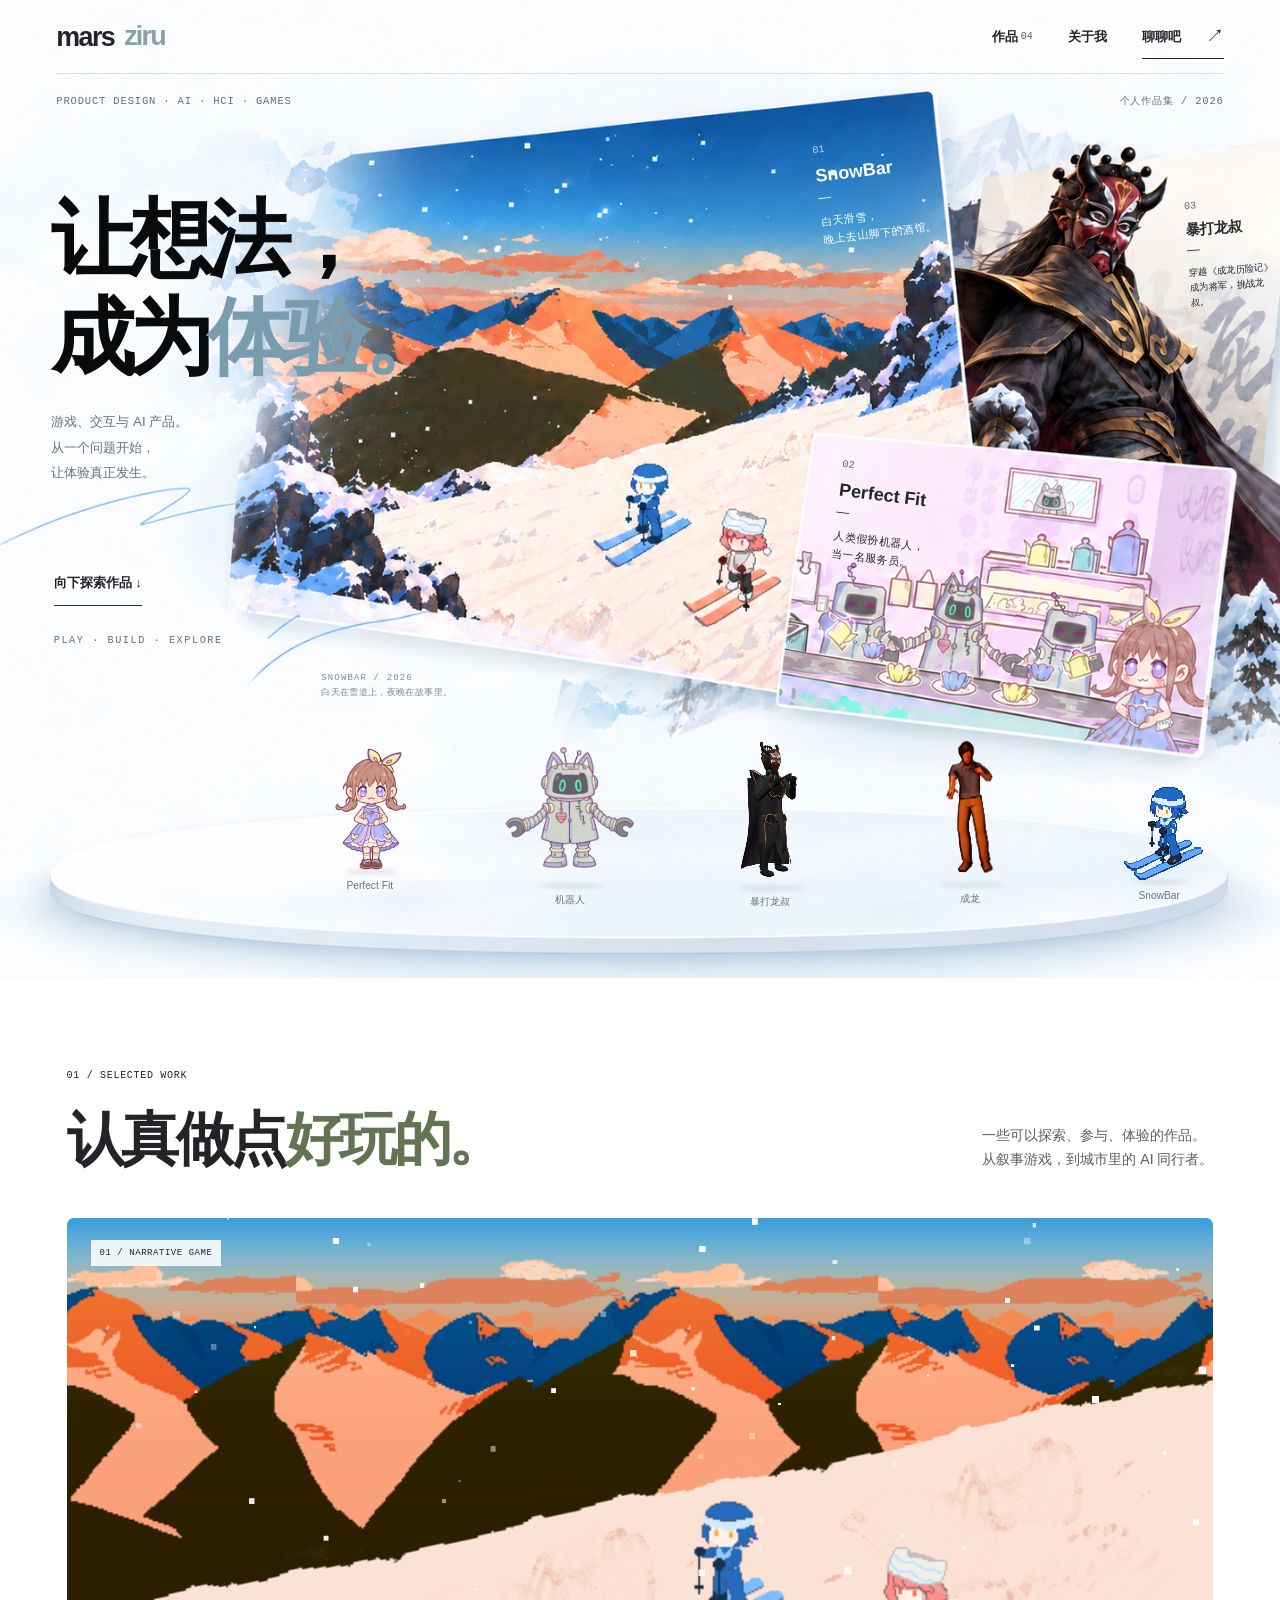
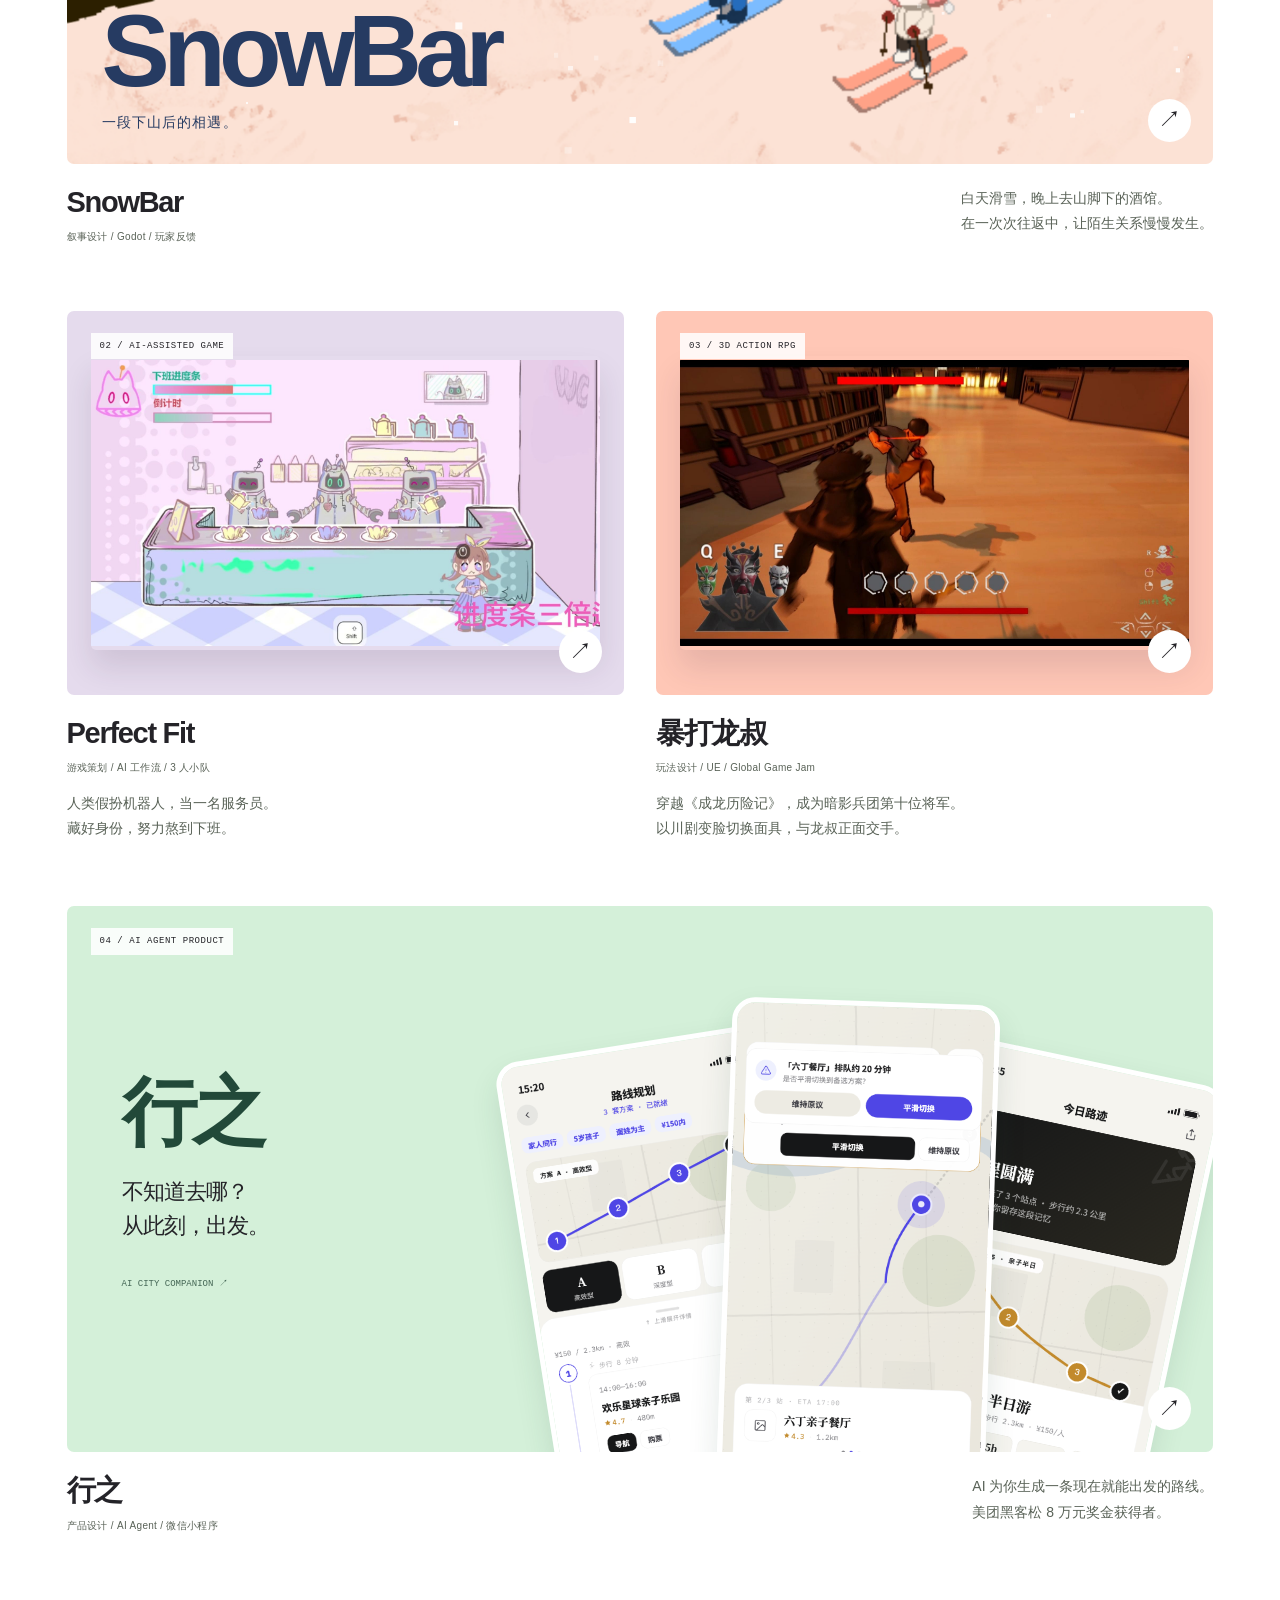
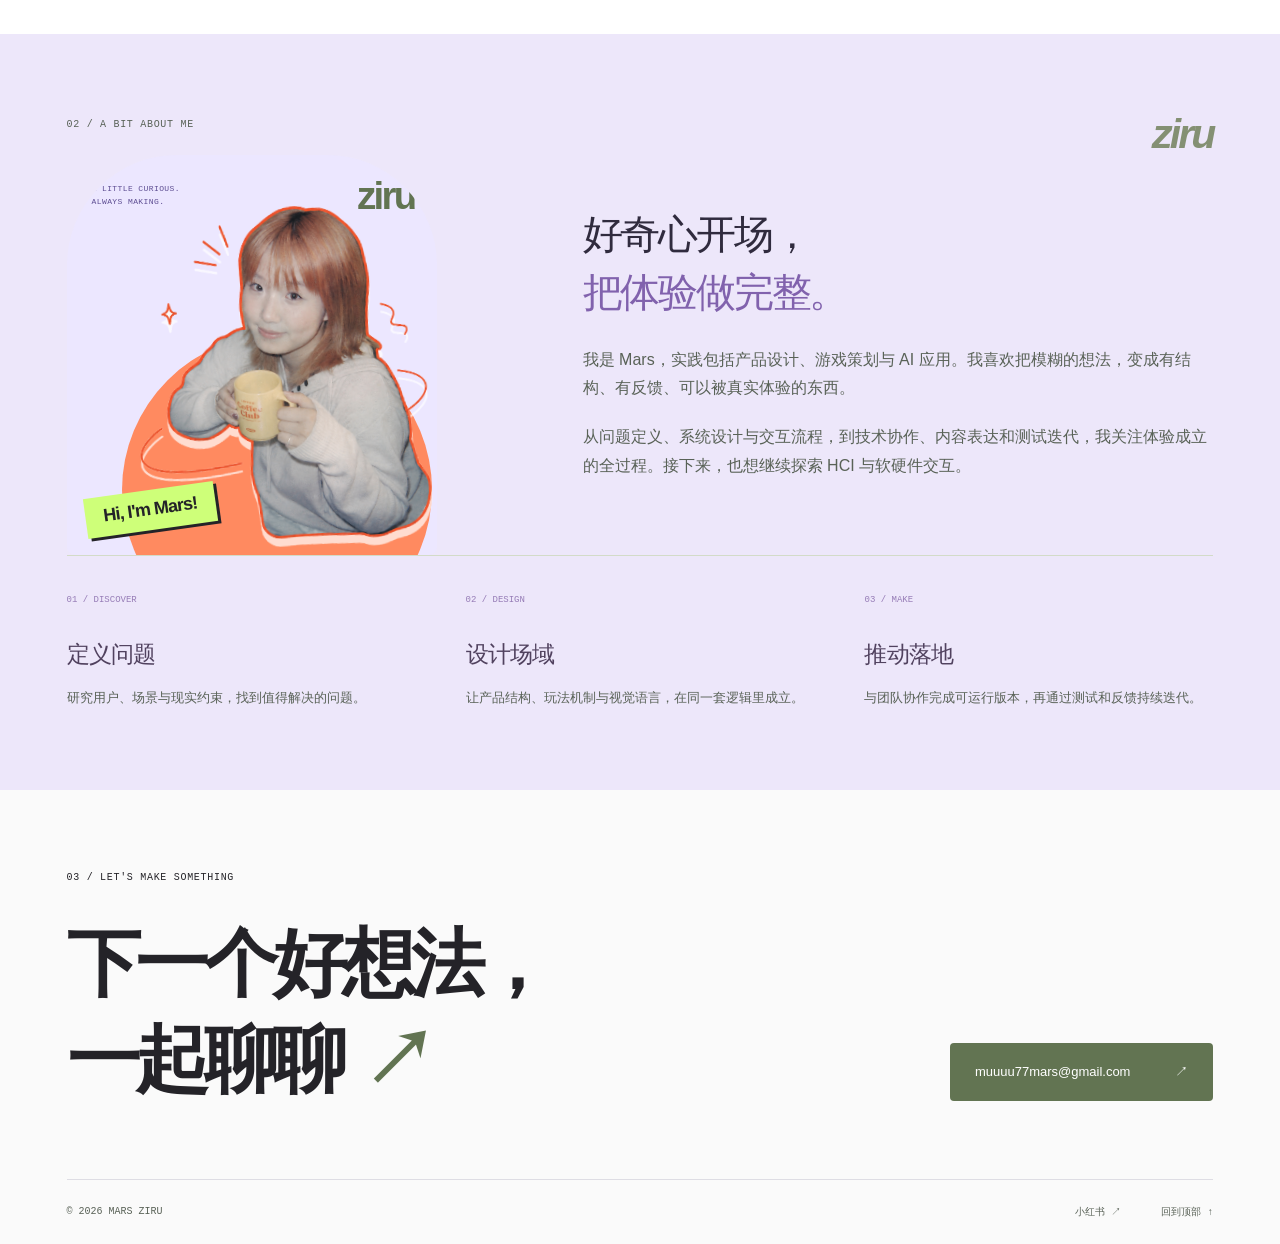
==== commit 7e7bfc2a: "Publish refreshed Mars Ziru portfolio" ====
--- a/index.html
+++ b/index.html
@@ -1,11 +1,40 @@
-<!doctype html><html lang="zh-CN"><head><meta charset="utf-8"><meta name="viewport" content="width=device-width,initial-scale=1"><meta name="description" content="Mars Ziru｜产品、游戏与互动体验作品集"><title>Mars Ziru — Products, Games & Experiments</title><link rel="stylesheet" href="style.css"></head><body id="top">
-<header class="nav shell"><a class="brand" href="#top">MARS ZIRU <span>/ PORTFOLIO 2026</span></a><nav><a href="#work">作品</a><a href="#fit">方法</a><a href="#about">关于</a><a href="#contact">联系</a></nav></header>
-<main><section class="hero shell"><p class="eyebrow">PRODUCT DESIGN · AI · HCI · GAMES</p><h1><em>设计完整体验</em>。</h1><div class="hero-portrait" aria-label="Mars 的个人照片"><span>HI, I'M MARS!</span><img src="assets/about/mars-orange-cutout.png" alt="Mars 拿着咖啡杯，周围有橙色卡通线条"></div><div class="hero-bottom"><p>我是 Mars。我从问题定义出发，设计产品结构、玩法机制与交互流程，并推动原型、协作落地和测试迭代。现在的作品覆盖游戏与 AI 产品，也在继续探索 HCI 和软硬件交互。</p><a href="#work" class="down">↓</a></div></section>
-<section class="fit" id="fit"><div class="shell"><p class="eyebrow">HOW I WORK</p><div class="fit-grid"><article><b>01</b><h2>定义问题</h2><p>研究用户、场景与现实约束，判断真正需要解决的核心问题。</p></article><article><b>02</b><h2>设计场域</h2><p>把产品结构、玩法机制、信息架构、视觉语言与交互节奏放进同一套逻辑，构建自洽、完整且具有审美一致性的体验场域。</p></article><article><b>03</b><h2>推动落地</h2><p>协调技术、内容与视觉完成可运行版本，再通过测试和反馈持续迭代。</p></article></div></div></section>
-<section class="work" id="work"><div class="shell work-head"><p class="eyebrow">SELECTED WORK / 04</p><h2>游戏、AI 产品<br>与交互实践。</h2></div>
-<a class="project xingzhi" href="xingzhi.html"><div class="project-copy"><span>01 · AI AGENT PRODUCT</span><h3>行之</h3><p>从“不知道去哪”开始，让 AI 结合现实条件与东方玄学灵感，生成一段可以立刻出发的城市体验。</p><ul><li>5,056 条评论研究</li><li>5-Agent 编排</li><li>玄学灵感算法</li></ul><strong>走进这个项目 ↗</strong></div><div class="xingzhi-stack" aria-label="行之产品原型界面"><img src="assets/xingzhi/02-ai-result.png" alt="AI 生成三条出行方案"><img src="assets/xingzhi/04-plan-b.png" alt="途中排队警告与 Plan B"><img src="assets/xingzhi/06-recap.png" alt="行程结束后的回顾页面"></div></a>
-<a class="project snowbar" href="snowbar.html"><img src="assets/snowbar/slope.png" alt="SnowBar 雪道画面"><div class="shade"></div><div class="project-copy"><span>02 · NARRATIVE GAME</span><h3>SnowBar</h3><p>独自滑雪下山，去酒馆喝一杯；在一次次往返中，让陌生关系慢慢发生。</p><ul><li>20,000+ 字剧情</li><li>Godot 可玩 Demo</li><li>25 份玩家评分</li></ul><strong>走进这个项目 ↗</strong></div></a>
-<a class="project perfect" href="perfect-fit.html"><img src="assets/perfect-fit/cover.jpg" alt="Perfect Fit 游戏画面"><div class="shade"></div><div class="project-copy"><span>03 · AI-ASSISTED GAME</span><h3>Perfect Fit</h3><p>一场关于装成机器人、熬到下班的荒诞工作模拟。</p><ul><li>3 人小队</li><li>AI 嵌入四类工作流</li><li>完整早班 Demo</li></ul><strong>走进这个项目 ↗</strong></div></a>
-<a class="project longshu" href="longshu.html"><img src="assets/longshu/cover.jpg" alt="暴打龙叔游戏画面"><div class="shade"></div><div class="project-copy"><span>04 · 3D ACTION RPG</span><h3>暴打龙叔</h3><p>和 15 人团队一起，把面具、川剧变脸与快速战斗揉进一场冒险。</p><ul><li>Global Game Jam</li><li>UE 引擎</li><li>玩法与战斗手感</li></ul><strong>走进这个项目 ↗</strong></div></a></section>
-<section class="position shell" id="about"><p class="eyebrow">ABOUT MARS</p><h2>设计的不只是界面，<br>而是体验如何完整成立。</h2><p>我的实践包括产品设计、游戏策划与 AI 应用。我关注一项体验从问题定义、系统设计和交互流程，到技术协作、内容表达与迭代落地的全过程。当前作品以游戏和 AI 产品为主，接下来也会继续探索 HCI、实体交互与软硬件结合。</p></section></main>
-<footer class="footer shell" id="contact"><span>© 2026 Mars Ziru</span><div class="contact-links"><a href="mailto:muuuu77mars@gmail.com">邮箱</a><a href="https://xhslink.cn/m/9JzNvRawGtO" target="_blank" rel="noreferrer">小红书</a></div></footer><script src="site.js"></script></body></html>
+<!doctype html>
+<html lang="zh-CN">
+<head><meta charset="utf-8"><meta name="viewport" content="width=device-width,initial-scale=1"><meta name="description" content="Mars Ziru 的个人作品集：游戏、AI 产品与交互实践。"><meta name="theme-color" content="#7255e7"><title>Mars Ziru — Play, Design &amp; Experiments</title><link rel="stylesheet" href="portfolio.css"><link rel="stylesheet" href="characters.css"><link rel="stylesheet" href="reference.css"></head>
+<body id="top" class="home">
+<a class="skip-link" href="#work">跳到作品</a>
+<header class="site-nav wrap"><a class="wordmark" href="#top" aria-label="Mars Ziru 首页">mars <span class="brand-star" aria-hidden="true">ziru</span></a><nav aria-label="主导航"><a href="#work">作品 <span>04</span></a><a href="#about">关于我</a><a class="nav-contact" href="#contact">聊聊吧 <span aria-hidden="true">↗</span></a></nav></header>
+<main>
+<section class="reference-scene" aria-labelledby="intro-title">
+<img class="reference-art" src="assets/cover/reference-scene.png" alt="像素雪山、川剧面具将军与手绘机器人餐厅组成的作品封面" fetchpriority="high">
+<div class="reference-topline"><span>PRODUCT DESIGN · AI · HCI · GAMES</span><span>个人作品集 / 2026</span></div>
+<div class="reference-copy"><h1 id="intro-title">让想法，<br>成为<span>体验。</span></h1><p>游戏、交互与 AI 产品。<br>从一个问题开始，<br>让体验真正发生。</p></div>
+<div class="reference-scroll"><strong>向下探索作品 ↓</strong><span>PLAY · BUILD · EXPLORE</span></div>
+<div class="reference-caption ref-snow"><small>01</small><h2>SnowBar</h2><span class="caption-dash">—</span><p>白天滑雪，<br>晚上去山脚下的酒馆。</p></div>
+<div class="reference-caption ref-mask"><small>03</small><h2>暴打龙叔</h2><span class="caption-dash">—</span><p>穿越《成龙历险记》<br>成为将军，挑战龙叔。</p></div>
+<div class="reference-caption ref-fit"><small>02</small><h2>Perfect Fit</h2><span class="caption-dash">—</span><p>人类假扮机器人，<br>当一名服务员。</p></div>
+<p class="reference-footnote">SNOWBAR / 2026<br><span>白天在雪道上，夜晚在故事里。</span></p>
+<div class="game-stage" aria-label="来自三个游戏的五位角色互动盘子">
+<div class="stage-heading"><span>A LITTLE PLAYGROUND</span><div class="stage-actions"><button type="button" id="pause-cast" aria-pressed="false">歇一会 Ⅱ</button><button type="button" id="rotate-cast">打个招呼 ↗</button><button type="button" id="reset-cast">归位 ↺</button></div></div>
+<div class="stage-spark spark-one" aria-hidden="true">ziru</div><div class="stage-spark spark-two" aria-hidden="true">ziru</div>
+<p class="cast-speech" id="cast-speech" aria-live="polite">一点好奇心，五个小伙伴。</p>
+<div class="stage-floor" aria-hidden="true"></div><div class="ski-overlay" id="ski-overlay" hidden><canvas id="ski-canvas" width="1200" height="340" tabindex="0" aria-label="滑雪小游戏：移动鼠标或方向键转弯，点击或空格起跳"></canvas><div class="ski-hud"><span id="ski-score" aria-live="off">SNOWBAR / 0 m</span><button id="stop-ski" type="button">回到盘子 ×</button></div><p class="ski-help"><strong>移动转弯</strong> · 点击 / 空格起跳 · 穿过蓝色旗门</p></div>
+<button class="cast-member skier" type="button" data-character="snowbar" aria-label="SnowBar 滑雪主角：拖动移动，点击从右向左滑行，方向键移动"><span class="cast-shadow"></span><img src="assets/characters/snowbar-skier.png" alt="蓝色像素风滑雪小人" draggable="false"><span class="cast-name">SnowBar <i>2D</i></span></button>
+<button class="cast-member fit-girl" type="button" data-character="perfect-fit" aria-label="Perfect Fit 主角：拖动移动，鼠标经过打招呼，方向键移动"><span class="cast-shadow"></span><img src="assets/characters/perfect-fit-girl-clean.png" alt="浅紫裙装的手绘迷你女孩" draggable="false"><span class="cast-name">Perfect Fit <i>2D</i></span></button>
+<button class="cast-member mask-hero" type="button" data-character="longshu" aria-label="暴打龙叔川剧面具主角：拖动移动，鼠标经过挥袖，方向键移动"><span class="cast-shadow"></span><canvas id="mask-character" width="360" height="460" aria-hidden="true"></canvas><span class="cast-name">暴打龙叔 <i>3D</i></span></button>
+<button class="cast-member robot" type="button" data-character="robot" aria-label="Perfect Fit 机器人：拖动移动，鼠标经过打招呼，方向键移动"><span class="cast-shadow"></span><img src="assets/characters/perfect-fit-robot.png" alt="猫耳机器人迷你角色" draggable="false"><span class="cast-name">机器人 <i>2D</i></span></button>
+<button class="cast-member jackie" type="button" data-character="jackie" aria-label="成龙迷你角色：拖动移动，鼠标经过出拳、踢腿、闪避，方向键移动"><span class="cast-shadow"></span><canvas id="jackie-character" width="360" height="460" aria-hidden="true"></canvas><span class="cast-name">成龙 <i>2D</i></span></button>
+<p class="stage-tip"><button type="button" id="start-ski">雪道挑战 ↗</button><button id="turn-mask" type="button">过两招 ↗</button><a id="cast-project" href="snowbar.html" hidden>了解作品 ↗</a></p>
+</div>
+</section>
+<section class="works wrap" id="work" aria-labelledby="work-title"><header class="section-head"><div><p class="eyebrow">01 / SELECTED WORK</p><h2 id="work-title">认真做点<span>好玩的。</span></h2></div><p>一些可以探索、参与、体验的作品。<br>从叙事游戏，到城市里的 AI 同行者。</p></header>
+<div class="work-grid">
+<article class="work-card featured"><a href="snowbar.html" class="work-image snow-media" aria-label="查看 SnowBar 叙事游戏"><img src="assets/snowbar/slope.png" alt="SnowBar 中的两人雪道场景" loading="lazy"><span class="media-index">01 / NARRATIVE GAME</span><span class="open-project" aria-hidden="true">↗</span><span class="snow-word" aria-hidden="true">SnowBar<span>一段下山后的相遇。</span></span></a><div class="work-info"><div><h3><a href="snowbar.html">SnowBar</a></h3><p class="work-tags">叙事设计 / Godot / 玩家反馈</p></div><p>白天滑雪，晚上去山脚下的酒馆。<br>在一次次往返中，让陌生关系慢慢发生。</p></div></article>
+<article class="work-card"><a href="perfect-fit.html" class="work-image perfect-media" aria-label="查看 Perfect Fit 工作模拟游戏"><img src="assets/perfect-fit/cover.jpg" alt="Perfect Fit 的工作模拟游戏画面" loading="lazy"><span class="media-index">02 / AI-ASSISTED GAME</span><span class="open-project" aria-hidden="true">↗</span></a><div class="work-info"><div><h3><a href="perfect-fit.html">Perfect Fit</a></h3><p class="work-tags">游戏策划 / AI 工作流 / 3 人小队</p></div><p>人类假扮机器人，当一名服务员。<br>藏好身份，努力熬到下班。</p></div></article>
+<article class="work-card"><a href="longshu.html" class="work-image longshu-media" aria-label="查看暴打龙叔动作游戏"><img src="assets/longshu/cover.jpg" alt="暴打龙叔的动作游戏画面" loading="lazy"><span class="media-index">03 / 3D ACTION RPG</span><span class="open-project" aria-hidden="true">↗</span></a><div class="work-info"><div><h3><a href="longshu.html">暴打龙叔</a></h3><p class="work-tags">玩法设计 / UE / Global Game Jam</p></div><p>穿越《成龙历险记》，成为暗影兵团第十位将军。<br>以川剧变脸切换面具，与龙叔正面交手。</p></div></article>
+<article class="work-card featured"><a href="xingzhi.html" class="work-image product-media" aria-label="查看行之 AI 出行产品"><div class="product-heading" aria-hidden="true"><span>行之</span><p>不知道去哪？<br>从此刻，出发。</p><i>AI CITY COMPANION ↗</i></div><div class="phones"><img src="assets/xingzhi/02-ai-result.png" alt="行之生成三条出行路线" loading="lazy"><img src="assets/xingzhi/04-plan-b.png" alt="行之途中提供 Plan B" loading="lazy"><img src="assets/xingzhi/06-recap.png" alt="行程结束后的回顾" loading="lazy"></div><span class="media-index">04 / AI AGENT PRODUCT</span><span class="open-project" aria-hidden="true">↗</span></a><div class="work-info"><div><h3><a href="xingzhi.html">行之</a></h3><p class="work-tags">产品设计 / AI Agent / 微信小程序</p></div><p>AI 为你生成一条现在就能出发的路线。<br>美团黑客松 8 万元奖金获得者。</p></div></article>
+</div></section>
+<section class="about" id="about"><div class="wrap"><div class="about-top"><p class="eyebrow">02 / A BIT ABOUT ME</p><span aria-hidden="true" class="about-star">ziru</span></div><div class="about-portrait-layout"><div class="intro-visual"><div class="portrait-stage"><span class="portrait-caption">A LITTLE CURIOUS.<br>ALWAYS MAKING.</span><span class="portrait-star" aria-hidden="true">ziru</span><div class="portrait-circle" aria-hidden="true"></div><img src="assets/about/mars-orange-cutout.png" alt="Mars 拿着咖啡，周围有橙色手绘线条" width="900" height="1100"><span class="portrait-sign">Hi, I'm Mars!</span></div></div><div class="about-writing"><div class="about-main"><h2>好奇心开场，<br><span>把体验做完整。</span></h2><div><p>我是 Mars，实践包括产品设计、游戏策划与 AI 应用。我喜欢把模糊的想法，变成有结构、有反馈、可以被真实体验的东西。</p><p>从问题定义、系统设计与交互流程，到技术协作、内容表达和测试迭代，我关注体验成立的全过程。接下来，也想继续探索 HCI 与软硬件交互。</p></div></div></div></div><div class="practice" id="fit"><article><span>01 / DISCOVER</span><h3>定义问题</h3><p>研究用户、场景与现实约束，找到值得解决的问题。</p></article><article><span>02 / DESIGN</span><h3>设计场域</h3><p>让产品结构、玩法机制与视觉语言，在同一套逻辑里成立。</p></article><article><span>03 / MAKE</span><h3>推动落地</h3><p>与团队协作完成可运行版本，再通过测试和反馈持续迭代。</p></article></div></div></section>
+<section class="contact wrap" id="contact"><p class="eyebrow">03 / LET'S MAKE SOMETHING</p><div class="contact-heading"><h2>下一个好想法，<br>一起聊聊<span aria-hidden="true">↗</span></h2><a class="contact-email" href="mailto:muuuu77mars@gmail.com">muuuu77mars@gmail.com <span aria-hidden="true">↗</span></a></div><footer><span>© 2026 MARS ZIRU</span><a href="https://xhslink.cn/m/9JzNvRawGtO" target="_blank" rel="noreferrer">小红书 ↗</a><a href="#top">回到顶部 ↑</a></footer></section>
+</main><script src="site.js"></script><script src="vendor/three.min.js"></script><script src="mini-general.js"></script><script src="paper-characters.js"></script><script src="characters.js"></script><script src="ski-game.js"></script><script src="general-hero.js"></script><script src="game-demo.js"></script>
+</body></html>
--- a/portfolio.css
+++ b/portfolio.css
@@ -0,0 +1,80 @@
+/* Mars Ziru — expressive, image-led portfolio. */
+:root{--paper:#fafafa;--ink:#242328;--muted:#706e78;--line:#dedde4;--purple:#7255e7;--lilac:#ece7ff;--orange:#fa704c;--mint:#d4f0d9;--pad:clamp(22px,5.2vw,80px);--shell:1440px}
+*{box-sizing:border-box}html{scroll-behavior:smooth;scroll-padding-top:95px}body{margin:0;color:var(--ink);background:var(--paper);font-family:-apple-system,BlinkMacSystemFont,"Helvetica Neue","PingFang SC","Microsoft YaHei",sans-serif;-webkit-font-smoothing:antialiased;line-height:1.65}a{color:inherit;text-decoration:none}button{font:inherit}img{display:block;max-width:100%}::selection{background:#ceff79;color:#242328}a:focus-visible,button:focus-visible{outline:3px solid var(--purple);outline-offset:6px}.wrap{max-width:var(--shell);margin:auto;padding-inline:var(--pad)}.skip-link{position:fixed;z-index:100;left:20px;top:-80px;background:var(--ink);color:white;padding:12px}.skip-link:focus{top:15px}.site-nav{height:92px;display:flex;align-items:center;justify-content:space-between}.wordmark{font-size:30px;font-weight:850;letter-spacing:-1.6px;display:flex;align-items:center;gap:10px}.brand-star{font-size:34px;color:var(--purple);font-weight:400}.site-nav nav{display:flex;align-items:center;gap:38px;font-size:13px;font-weight:600}.site-nav nav a{padding:8px 0}.site-nav nav a:hover{color:var(--purple)}.site-nav nav a>span{font:10px monospace;color:var(--muted);vertical-align:super;margin-left:3px}.site-nav nav .nav-contact{border-bottom:1px solid var(--ink)}.nav-contact span{font-size:18px!important;vertical-align:baseline!important;color:inherit!important;margin-left:25px!important}
+.opening{padding-top:34px}.intro-topline{display:flex;justify-content:space-between;border-top:1px solid var(--line);padding-top:20px;font:10px/1.6 monospace;letter-spacing:.08em}.intro-topline p{margin:0}.intro-topline>span{color:var(--muted);letter-spacing:.02em}.intro-layout{display:grid;grid-template-columns:1.25fr .9fr;gap:6%;align-items:center;padding-top:45px;padding-bottom:45px}.hello{font-size:20px;margin:0 0 20px}.hello span{color:var(--purple);margin-left:16px;font-size:28px}.intro-copy h1{font-size:clamp(50px,6.7vw,96px);font-weight:750;line-height:1.2;letter-spacing:-.07em;margin:0 0 25px;max-width:8em}.title-dot{color:var(--purple)}.intro-text{color:#65616e;font-size:17px;line-height:1.9;margin:0}.work-link{display:inline-flex;gap:42px;align-items:center;border-bottom:1px solid var(--ink);padding:16px 0 9px;margin-top:14px;font-size:13px;font-weight:650}.work-link span{font-size:23px;transition:transform .25s}.work-link:hover span{transform:translateY(5px)}.portrait-stage{background:var(--lilac);position:relative;isolation:isolate;height:440px;overflow:hidden;border-radius:120px 120px 8px 8px}.portrait-circle{position:absolute;width:330px;height:330px;border-radius:50%;background:#ff8a60;left:15%;bottom:-90px;z-index:-1}.portrait-stage>img{position:absolute;width:94%;max-width:none;height:93%;object-fit:contain;object-position:bottom;bottom:-10px;left:5%;transform:rotate(-4deg);filter:drop-shadow(0 8px 0 rgba(255,255,255,.7))}.portrait-caption{position:absolute;z-index:2;font:9px/1.6 monospace;letter-spacing:.05em;left:28px;top:32px;color:#5d4d92}.portrait-star{position:absolute;right:20px;top:10px;color:var(--purple);font-size:92px;line-height:1}.portrait-sign{position:absolute;z-index:3;bottom:35px;left:18px;background:#ceff79;color:#242328;padding:5px 18px;transform:rotate(-8deg);font-size:20px;letter-spacing:-.05em;font-weight:750;box-shadow:3px 3px 0 var(--ink)}.intro-footer{display:flex;justify-content:space-between;align-items:center;border-block:1px solid var(--line);padding-block:22px;font-size:12px}.intro-footer>span:first-child{color:var(--purple);font-weight:650}.intro-footer p{margin:0;color:var(--muted);font-size:12px;line-height:1.6}.edition{font:9px monospace;letter-spacing:.06em}
+.works{padding-block:90px 100px}.eyebrow{font:10px/1.6 monospace;letter-spacing:.07em;margin:0 0 20px}.section-head{display:flex;align-items:end;justify-content:space-between;gap:35px;margin-bottom:42px}.section-head h2{font-size:clamp(34px,4.5vw,60px);line-height:1.25;letter-spacing:-.06em;margin:0;font-weight:650}.section-head h2 span{color:var(--purple)}.section-head>p{font-size:13px;color:var(--muted);margin:0 0 5px}.work-grid{display:grid;grid-template-columns:minmax(0,1fr) minmax(0,1fr);column-gap:32px;row-gap:65px}.work-card.featured{grid-column:1/-1}.work-image{position:relative;display:block;overflow:hidden;border-radius:7px;isolation:isolate;aspect-ratio:1.45;background:#ddd}.work-image>img{width:100%;height:100%;object-fit:contain;transition:transform .55s}.work-image:hover>img{transform:scale(1.025)}.media-index{position:absolute;top:22px;left:24px;font:9px/1.6 monospace;letter-spacing:.06em;z-index:2;background:#ffffffdc;padding:6px 9px;color:#242328}.open-project{position:absolute;right:22px;bottom:22px;width:43px;height:43px;display:grid;place-items:center;background:white;color:#242328;border-radius:50%;font-size:23px;z-index:2;transition:background .2s,transform .2s}.work-image:hover .open-project{background:#ceff79;transform:rotate(45deg)}.work-info{display:flex;justify-content:space-between;gap:24px;padding-top:22px}.work-info h3{font-size:29px;font-weight:650;line-height:1.15;letter-spacing:-.045em;margin:0 0 10px}.work-info h3 a:hover{color:var(--purple)}.work-tags{font-size:10px!important;color:var(--muted);margin:0!important;letter-spacing:.03em}.work-info>p{font-size:13px;line-height:1.8;margin:0;color:#65616e}.work-card:not(.featured) .work-info{flex-direction:column;gap:14px}.snow-media{aspect-ratio:2.1;background:#c8e3ee}.snow-media>img{object-fit:cover;image-rendering:auto}.snow-word{position:absolute;bottom:35px;left:35px;color:#263b62;font-size:clamp(50px,8vw,110px);letter-spacing:-.065em;font-weight:800;line-height:1}.snow-word>span{display:block;font-size:14px;letter-spacing:.08em;margin-top:12px;font-weight:550}.perfect-media{background:#e5dbed;padding:45px 24px}.perfect-media>img{border-radius:5px;box-shadow:0 18px 30px #38214120}.longshu-media{background:#ffc7b6;padding:45px 24px}.longshu-media>img{border-radius:5px;box-shadow:0 18px 30px #38214120}.product-media{aspect-ratio:2.1;background:#d4f0d9;display:grid;grid-template-columns:.8fr 1.2fr;align-items:center;padding:70px 55px 0}.product-heading{align-self:center;padding-bottom:60px}.product-heading>span{font-size:75px;line-height:1;letter-spacing:-.06em;font-weight:650;color:#224939}.product-heading p{font-size:22px;line-height:1.55;letter-spacing:-.04em;margin:25px 0}.product-heading i{font:9px monospace;font-style:normal;color:#446655}.phones{position:relative;height:100%;min-height:350px}.phones img{position:absolute;width:43%;top:25px;border:5px solid #fff;border-radius:23px;box-shadow:0 15px 30px #22493920;transition:transform .4s}.phones img:first-child{left:0;transform:rotate(-9deg);top:65px}.phones img:nth-child(2){left:30%;z-index:2;transform:rotate(2deg)}.phones img:last-child{left:59%;transform:rotate(12deg);top:80px}.product-media:hover .phones img:nth-child(2){transform:translateY(-12px) rotate(2deg)}
+.about{background:#282630;color:#fff;padding-block:80px}.about-top{display:flex;justify-content:space-between;align-items:center}.about-top .eyebrow{color:#c3b6fa}.about-star{color:#b7a2ff;font-size:70px;line-height:1}.about-main{display:grid;grid-template-columns:1.1fr 1fr;gap:12%;margin:40px 0 65px}.about-main h2{font-size:clamp(32px,4vw,53px);font-weight:550;line-height:1.45;letter-spacing:-.055em;margin:0}.about-main h2>span{color:#baa8fa}.about-main p{color:#c8c4d0;font-size:14px;line-height:1.95;margin:0 0 20px}.practice{display:grid;grid-template-columns:repeat(3,minmax(0,1fr));gap:50px;border-top:1px solid #ffffff30;padding-top:28px}.practice article>span{font:9px monospace;color:#b6a2f9}.practice h3{font-size:23px;letter-spacing:-.04em;font-weight:500;margin:25px 0 12px}.practice p{color:#b3afbd;font-size:13px;line-height:1.85;margin:0}.contact{padding-top:80px;background:var(--paper)}.contact-heading{display:flex;justify-content:space-between;align-items:end;gap:25px;margin:30px 0 70px}.contact h2{font-size:clamp(40px,5.8vw,78px);line-height:1.3;font-weight:650;letter-spacing:-.07em;margin:0}.contact h2>span{color:var(--purple);margin-left:20px}.contact-email{display:flex;justify-content:space-between;gap:45px;background:var(--purple);color:white;padding:18px 25px;border-radius:4px;font-size:13px;margin-bottom:8px;transition:background .2s}.contact-email:hover{background:#5033c3}.contact footer{display:flex;align-items:center;gap:40px;padding:25px 0;border-top:1px solid var(--line);font:10px monospace;color:var(--muted)}.contact footer>span{margin-right:auto}.contact footer a:hover{color:var(--purple)}.back-to-top{position:fixed;z-index:50;bottom:25px;right:25px;background:#fff;color:#242328;border:1px solid #ddd;width:43px;height:43px;display:grid;place-items:center;border-radius:50%;opacity:0;pointer-events:none;transition:opacity .2s,background .2s;box-shadow:0 3px 15px #2221}.back-to-top.show{opacity:1;pointer-events:auto}.back-to-top:hover{background:var(--orange)}
+/* Shared case-study language. */
+.case-page{--paper:#fafafa;--ink:#242328;--muted:#686572;--line:#dedde4;--orange:#7255e7;background:var(--paper)}.case-page .nav{background:#fafafaf5;border-bottom:1px solid var(--line)}.case-page .brand{letter-spacing:-.04em}.case-page .case-hero{background:#ece7ff;max-width:none;width:100%;padding-inline:max(var(--pad),calc((100vw - 1184px)/2));padding-block:65px}.case-page .case-hero h1{font-weight:650;color:#4f38ae}.case-page .case-hero .eyebrow{color:#625183}.case-page .case-meta span{border-color:#b6a6e0;border-radius:0;color:#5a477d}.case-page .case-section:nth-of-type(even){background:#f1f0f6}.case-page .case-section .proof{background:#fff}.case-page .case-section .proof b{color:#7255e7}.case-page .case-cta{background:#282630;color:#fff}.case-page .case-cta .button{border-color:#8573aa;color:#fff}.case-page .case-cta .button.light{background:#c7b5ff;color:#282630;border-color:#c7b5ff}.case-page .case-cta .button:hover{background:#7255e7;color:white}.case-page .player-review{background:#fff;border:1px solid #dedde4}.case-page .xingzhi-showcase{background:#d4f0d9}.case-page[data-project="xingzhi"] .case-hero{background:#d4f0d9}.case-page[data-project="xingzhi"] .case-hero h1{color:#245240}.case-page[data-project="snowbar"] .case-hero{background:#dcecf5}.case-page[data-project="snowbar"] .case-hero h1{color:#294763}.case-page[data-project="longshu"] .case-hero{background:#ffe0d4}.case-page[data-project="longshu"] .case-hero h1{color:#813c2b}
+@media(min-width:1500px){.portrait-stage{height:490px}.intro-layout{padding-block:65px}.intro-copy h1{max-width:7em}}
+@media(max-width:900px){.intro-layout{grid-template-columns:1.1fr 1fr;gap:4%}.intro-copy h1{font-size:58px}.portrait-stage{height:380px;border-radius:90px 90px 5px 5px}.portrait-caption{font-size:8px;left:18px}.portrait-star{font-size:65px}.intro-text{font-size:14px}.work-info>p br{display:none}.product-media{padding:70px 30px 0}.product-heading>span{font-size:55px}.product-heading p{font-size:18px}.phones{min-height:260px}.phones img{border-width:3px;border-radius:16px}.about-main{gap:7%}.practice{gap:25px}}
+@media(max-width:600px){html{scroll-padding-top:30px}.site-nav{height:76px}.wordmark{font-size:25px}.brand-star{font-size:27px}.site-nav nav{gap:18px;font-size:11px}.site-nav nav .nav-contact{display:none}.opening{padding-top:14px}.intro-topline{font-size:8px;padding-top:15px}.intro-topline>span{display:none}.intro-layout{grid-template-columns:1fr;padding-block:30px;gap:30px}.hello{font-size:16px;margin-bottom:12px}.intro-copy h1{font-size:clamp(42px,10.8vw,65px);letter-spacing:-.06em;margin-bottom:20px}.intro-text{font-size:14px}.intro-text br:nth-child(2){display:none}.work-link{margin-top:5px;padding-top:10px}.portrait-stage{height:340px;width:100%;border-radius:95px 95px 5px 5px}.portrait-stage>img{width:83%;height:98%;left:16%}.portrait-circle{left:22%;width:270px;height:270px}.portrait-caption{left:23px;top:35px}.portrait-star{right:25px;top:20px;font-size:72px}.portrait-sign{left:20px;bottom:35px}.intro-footer{font-size:10px;gap:20px;padding-block:18px}.intro-footer p{font-size:10px}.edition{display:none}.works{padding-block:60px}.section-head{display:block;margin-bottom:28px}.section-head h2{font-size:34px}.section-head>p{font-size:12px;margin-top:20px}.eyebrow{font-size:9px;margin-bottom:14px}.work-grid{grid-template-columns:1fr;gap:42px}.work-card.featured{grid-column:auto}.work-image{aspect-ratio:1.35;border-radius:5px}.snow-media{aspect-ratio:1.25}.snow-media>img{object-fit:cover}.snow-word{font-size:57px;left:20px;bottom:26px}.snow-word>span{font-size:11px}.media-index{top:14px;left:14px;font-size:8px;padding:5px 7px}.open-project{right:14px;bottom:14px;width:34px;height:34px;font-size:20px}.work-info{flex-direction:column;gap:12px;padding-top:18px}.work-info h3{font-size:25px;margin-bottom:8px}.work-info>p{font-size:12px}.work-tags{font-size:9px!important}.perfect-media,.longshu-media{padding:40px 17px}.product-media{aspect-ratio:auto;min-height:420px;display:block;padding:60px 22px 0}.product-heading{padding-bottom:10px}.product-heading>span{font-size:44px}.product-heading p{font-size:16px;line-height:1.6;margin:12px 0}.product-heading p br{display:none}.product-heading i{display:none}.phones{height:230px;min-height:0;margin-top:15px}.phones img{width:36%;top:12px!important;max-height:none;border-radius:14px}.phones img:first-child{left:8%;top:35px!important}.phones img:nth-child(2){left:33%}.phones img:last-child{left:58%;top:40px!important}.about{padding-block:50px}.about-star{font-size:48px}.about-main{grid-template-columns:1fr;gap:28px;margin:25px 0 35px}.about-main h2{font-size:34px}.about-main p{font-size:13px}.practice{grid-template-columns:1fr;gap:25px}.practice article{border-bottom:1px solid #ffffff20;padding-bottom:25px}.practice article:last-child{border:0;padding-bottom:0}.practice h3{font-size:21px;margin:10px 0}.practice p{font-size:12px}.contact{padding-top:50px}.contact-heading{display:block;margin:20px 0 40px}.contact h2{font-size:40px}.contact-email{margin-top:25px;max-width:260px;font-size:12px;padding:14px 18px}.contact footer{gap:20px;font-size:8px;padding-block:22px}.back-to-top{right:14px;bottom:14px;width:38px;height:38px}.case-page .case-hero{padding-block:40px}.case-page .case-hero h1{font-size:50px}.case-page .proofs{grid-template-columns:1fr}.case-page .proof{min-height:100px}.case-page .proof b{margin-bottom:12px}}
+@media(prefers-reduced-motion:reduce){html{scroll-behavior:auto}*,*:before,*:after{animation:none!important;transition:none!important}.back-to-top{transform:none!important}}
+
+/* Light contact panels across all case pages. */
+.case-page .case-cta{background:#ede7fa;color:#463750}.case-page .case-cta .button{border-color:#b5a1cc;color:#5e4479}.case-page .case-cta .button.light{background:#d1bfee;color:#3a2c4a;border-color:#c5adde}.case-page .case-cta .button:hover{background:#d9c8ef;color:#3a2c4a}
+.character-study .character-study-image{margin:0;max-width:640px}.character-study .character-study-image img{width:100%;height:auto;max-height:790px;object-fit:contain;border-radius:5px;background:#e4deeb}.character-study figcaption{font-size:12px;line-height:1.8;color:var(--muted);margin-top:14px}
+
+.character-model-viewer{margin:28px 0 44px;padding:22px;background:#f2f3f2;border-radius:8px;text-align:center}.model-switch,.model-actions{display:flex;gap:8px;justify-content:center;flex-wrap:wrap}.character-model-viewer button{font:12px inherit;padding:9px 16px;border:1px solid #d9dcd7;border-radius:30px;background:transparent;color:#555c55;cursor:pointer}.character-model-viewer button[aria-pressed=true]{background:#e1e8dd;border-color:#b6c5ae;color:#2d4526}.model-space{height:430px;position:relative;max-width:400px;margin:auto}.model-space canvas{width:100%;height:100%;object-fit:contain;position:relative;z-index:1;cursor:grab;touch-action:none}.model-space canvas:active{cursor:grabbing}.model-pedestal{position:absolute;bottom:18px;left:10%;width:80%;height:30px;border-radius:50%;background:radial-gradient(ellipse,#fff 30%,#e6e6e0 65%,#cccfc6 71%,#fafafa 78%);box-shadow:0 6px 10px -6px #737c6970}.character-model-viewer .model-hint,.character-model-viewer .model-caption{font-size:11px;margin:8px 0 16px;color:#7c8479}.character-model-viewer .model-caption{margin:18px 0 0}@media(max-width:600px){.character-model-viewer{padding:16px 8px}.model-space{height:340px}.character-model-viewer button{padding:9px 12px}}
+
+/* Game opening: a light editorial page with a large, live 3D side portrait. */
+.general-hero{position:relative;overflow:hidden;background:radial-gradient(ellipse at 75% 30%,#e7e9e4 0,#f2f2ed 36%,#f8f8f5 72%);border-bottom:1px solid #dedfd7}.general-layout{position:relative;display:grid;grid-template-columns:44% 56%;min-height:760px;align-items:center}.general-copy{position:relative;z-index:2;padding:90px 0 110px}.general-copy .eyebrow{font-size:10px;color:#7e867a;letter-spacing:.12em}.general-kicker{font:10px monospace;letter-spacing:.3em;color:#918266;margin:70px 0 24px}.general-copy h1{font-size:clamp(42px,4.7vw,74px);line-height:1.3;font-weight:600;letter-spacing:-.045em;margin:0 0 26px;color:#292f2b}.general-copy h1 em{font-style:normal;color:#7c433d}.general-description{font-size:14px!important;line-height:2!important;color:#85897e!important}.general-meta{display:flex;flex-wrap:wrap;gap:12px;font-size:10px;color:#8d9286;margin:22px 0 50px}.general-link{font-size:12px;color:#474f42;border-bottom:1px solid #a4ad9b;padding-bottom:10px}.general-render{position:absolute;width:66%;right:-9%;height:100%;top:0;pointer-events:none}.general-render canvas{display:block;width:100%;height:100%;object-fit:cover;filter:drop-shadow(14px 30px 25px #454c3d25);pointer-events:auto}.general-render-label{position:absolute;bottom:35px;left:17%;right:12%;display:flex;align-items:center;justify-content:space-between;font:8px monospace;letter-spacing:.1em;color:#909783;pointer-events:auto}.general-render-label button{font:10px inherit;border:0;background:none;color:#7e896e;cursor:pointer;padding:8px}.general-watermark{position:absolute;right:4%;top:40px;color:#c9c8bb55;font:600 580px/1 serif;writing-mode:vertical-rl;pointer-events:none}
+@media(max-width:800px){.general-layout{min-height:690px;grid-template-columns:1fr}.general-copy{padding:60px 0 390px}.general-kicker{margin:30px 0 15px}.general-copy h1{font-size:40px}.general-description{max-width:220px}.general-meta{max-width:210px;margin-bottom:24px}.general-render{height:560px;width:85%;right:-25%;top:auto;bottom:0;opacity:1}.general-render-label{left:12%;right:28%;bottom:20px}.general-render-label>span{display:none}.general-watermark{font-size:370px;top:300px;right:4%}.general-copy{pointer-events:none}.general-copy a{pointer-events:auto}.general-hero .general-copy h1{max-width:90%}}
+.general-render canvas{object-fit:contain}
+
+/* Illustration flows across section boundaries instead of living in a card. */
+.longshu-flow{position:relative;overflow:hidden;isolation:isolate}.longshu-flow .general-hero{overflow:visible;min-height:760px;background:linear-gradient(110deg,#f6f6f2,#edf0eb);z-index:0}.longshu-flow .general-layout{display:block;min-height:760px}.longshu-flow .general-copy{width:49%;padding-top:90px}.general-art{position:absolute;top:20px;right:-12%;width:min(84vw,1200px);aspect-ratio:2/3;z-index:3;pointer-events:none;transform:translateY(var(--art-scroll,0px));will-change:transform}.general-art canvas{display:block;width:100%;height:100%;object-fit:contain;filter:drop-shadow(0 35px 25px #2728211a);pointer-events:none}.general-art-control{position:absolute;right:29%;top:740px;pointer-events:auto}.general-art-control button{background:#f8f9f4d9;border:1px solid #d2d6c9;color:#7d826e;font-family:inherit;font-size:10px;padding:8px 14px;border-radius:20px;cursor:pointer}.longshu-flow .general-copy,.longshu-flow .case-section .shell{position:relative;z-index:4}.longshu-flow>img{display:block;position:relative;width:49%;margin:80px 0 70px 5.2%;border-radius:4px;z-index:1}.longshu-flow .case-section:not(.character-study){background:transparent;padding:65px 0;min-height:330px}.longshu-flow .case-section:not(.character-study) .case-grid{display:block}.longshu-flow .case-section:not(.character-study) .case-grid>div{width:47%;max-width:590px}.longshu-flow .case-section:not(.character-study) .eyebrow{display:block;margin-bottom:22px;color:#9d8b6b}.longshu-flow .case-section:not(.character-study) h2{font-size:34px;line-height:1.4}.longshu-flow .case-section:not(.character-study) p{font-size:14px;line-height:2;color:#7d8379}.longshu-flow .character-study{position:relative;background:#f2f3ed;border-top:1px solid #e1e3da;margin-top:30px;z-index:4}.longshu-flow .character-study .character-study-image{max-width:430px}.longshu-flow .character-study .character-study-image img{max-height:620px}.longshu-flow .case-cta{position:relative;z-index:4}
+@media(max-width:800px){.longshu-flow .general-layout{min-height:740px}.longshu-flow .general-copy{width:90%;padding:60px 0 330px}.general-art{width:130vw;max-width:none;right:-50vw;top:270px}.general-art-control{top:660px;right:42%}.longshu-flow>img{width:76%;margin:40px 0 35px 6%}.longshu-flow .case-section:not(.character-study){padding:40px 0;min-height:240px}.longshu-flow .case-section:not(.character-study) .case-grid>div{width:78%;background:#fafbf7a6;backdrop-filter:blur(3px);padding:14px 14px 14px 0}.longshu-flow .case-section:not(.character-study) h2{font-size:27px}.longshu-flow .case-section:not(.character-study) p{font-size:13px}.longshu-flow .character-study{margin-top:0}.longshu-flow .general-copy h1{font-size:39px}.longshu-flow .general-description{max-width:210px}}
+@media(prefers-reduced-motion:reduce){.general-art{transform:none!important}}
+body[data-project="longshu"] main.longshu-flow>img{width:48%;margin:80px 0 70px 5.2%}.longshu-flow .case-section:not(.character-study) .case-grid>div{max-width:540px}
+@media(max-width:800px){body[data-project="longshu"] main.longshu-flow>img{width:78%;margin:40px 0 35px 6%}}
+
+/* An edge portrait: the page masks half the body, while the full face stays visible. */
+.longshu-flow .general-art{left:-175px;right:auto;top:70px;width:640px;max-width:none;aspect-ratio:2/3;clip-path:inset(0 35% 0 0);transform:none!important;z-index:2}.longshu-flow .general-art canvas{filter:drop-shadow(10px 20px 20px #30302716)}.longshu-flow .general-art-control{top:780px;left:210px;right:auto;width:150px}.longshu-flow .general-copy{margin-left:245px;width:70%;padding-top:95px;padding-bottom:90px}.longshu-flow .general-copy h1{font-size:clamp(42px,4.5vw,68px)}.longshu-flow .general-layout{min-height:730px}.longshu-flow .general-hero{min-height:730px}.longshu-flow .general-watermark{right:5%;color:#d3d5c746}.longshu-flow .case-section:not(.character-study) .case-grid{padding-left:245px}.longshu-flow .case-section:not(.character-study) .case-grid>div{width:100%;max-width:800px}.longshu-flow .case-section:not(.character-study){min-height:0}.longshu-flow .character-study .case-grid{padding-left:0}body[data-project="longshu"] main.longshu-flow>img{display:block;width:calc(90% - 245px);max-width:980px;margin:50px 5% 70px calc(5% + 245px)}
+@media(max-width:800px){.longshu-flow .general-art{width:450px;left:-140px;top:180px;clip-path:inset(0 37% 0 0)}.longshu-flow .general-art-control{top:580px;left:162px;width:125px}.longshu-flow .general-art-control button{font-size:9px;padding:7px 10px}.longshu-flow .general-copy{margin-left:100px;width:calc(100% - 100px);padding:55px 0 65px}.longshu-flow .general-copy h1{font-size:33px}.longshu-flow .general-copy .eyebrow{font-size:8px;max-width:170px}.longshu-flow .general-kicker{font-size:8px;margin-top:30px}.longshu-flow .general-description{font-size:12px!important;max-width:200px}.longshu-flow .general-layout,.longshu-flow .general-hero{min-height:640px}.longshu-flow .case-section:not(.character-study) .case-grid{padding-left:100px}.longshu-flow .case-section:not(.character-study) .case-grid>div{width:100%;max-width:none;padding:0;background:none;backdrop-filter:none}.longshu-flow .case-section:not(.character-study) h2{font-size:24px}.longshu-flow .case-section:not(.character-study) p{font-size:12px}body[data-project="longshu"] main.longshu-flow>img{width:calc(90% - 100px);margin:30px 5% 40px calc(5% + 100px)}.longshu-flow .character-study .case-grid{padding-left:0}.longshu-flow .general-watermark{font-size:300px;top:320px}}
+/* Natural transparent silhouette: no straight mask or white cover over the cape. */
+.longshu-flow .general-art{clip-path:none!important;overflow:visible}.longshu-flow .general-hero{border-bottom:0}.longshu-flow .general-art-control{left:204px;width:185px}.longshu-flow .general-art-control button{background:#f7f8f1b8;border-color:#dce1d2;color:#879075}
+@media(max-width:800px){.longshu-flow .general-art-control{left:153px;width:165px}}
+
+/* Cover hierarchy: the work opens the portfolio; the personal portrait closes it. */
+.folio-cover{display:grid;grid-template-columns:42% 58%;align-items:center;gap:12px;padding:65px 0 42px;min-height:515px}.folio-kicker{font:9px monospace;letter-spacing:.11em;color:#91938d;margin:0 0 33px}.folio-cover h1{font-size:clamp(52px,6vw,86px);font-weight:650;line-height:1.17;letter-spacing:-.07em;margin:0 0 26px;color:#242622}.folio-cover h1>span{color:#6f8067}.folio-cover-copy>p:not(.folio-kicker){font-size:13px;line-height:2;color:#878a83;margin:0 0 20px}.folio-disciplines{display:flex;gap:23px;margin-top:27px;font:8px monospace;letter-spacing:.14em;color:#8c9384}.cover-rail{display:flex;align-items:center;gap:9px;height:380px;padding:15px 0}.cover-tile{height:100%;flex:1;min-width:0;position:relative;border-radius:80px 80px 5px 5px;overflow:hidden;background:#e8eef0;transition:flex .45s cubic-bezier(.2,.75,.2,1),transform .45s,filter .35s;color:#343c38;isolation:isolate}.cover-tile img{display:block;position:absolute;width:100%;height:70%;top:14%;object-fit:cover;transition:transform .6s cubic-bezier(.2,.75,.2,1)}.tile-number{position:absolute;top:32px;left:18px;z-index:2;font:9px monospace;color:#65776a}.tile-name{position:absolute;bottom:25px;left:18px;font-size:12px;writing-mode:vertical-rl;white-space:nowrap;font-weight:600;letter-spacing:.05em;z-index:3}.tile-description{position:absolute;left:20px;bottom:65px;right:15px;font-size:11px;line-height:1.7;opacity:0;transform:translateY(8px);transition:.3s;z-index:4}.tile-arrow{position:absolute;right:14px;bottom:20px;font-size:18px;opacity:.4}.tile-fit{background:#eee7dc}.tile-mask{background:#e8e8df}.tile-ai{background:#e4ece2}.tile-mask img{height:100%;top:7%;object-fit:cover;object-position:40% 0}.tile-ai img{width:78%;height:78%;left:11%;top:9%;object-fit:cover;object-position:top;border-radius:12px;box-shadow:0 8px 20px #50654c17}.tile-snow img{image-rendering:pixelated;opacity:.9}
+@supports selector(:has(+ *)){.cover-rail:has(.cover-tile:is(:hover,:focus-visible)) .cover-tile{flex:.72}.cover-rail .cover-tile:is(:hover,:focus-visible){flex:2.15;transform:translateY(-9px)}.cover-tile:has(+ .cover-tile:is(:hover,:focus-visible)),.cover-tile:is(:hover,:focus-visible)+.cover-tile{flex:1.12!important;transform:translateY(-3px)}}
+.cover-tile:is(:hover,:focus-visible) .tile-description{opacity:1;transform:translateY(0)}.cover-tile:is(:hover,:focus-visible) .tile-name{writing-mode:horizontal-tb}.cover-tile:is(:hover,:focus-visible) img{transform:scale(1.035)}.cover-tile:is(:hover,:focus-visible) .tile-arrow{opacity:1}.cover-tile:focus-visible{outline:2px solid #7e9470;outline-offset:5px}.tile-fit:is(:hover,:focus-visible) img,.tile-snow:is(:hover,:focus-visible) img{height:56%;top:15%}.tile-mask:is(:hover,:focus-visible) .tile-description{background:#eef0e6d9;padding:7px}.about-portrait-layout{display:grid;grid-template-columns:37% 1fr;gap:8%;align-items:center}.about-portrait-layout .intro-visual{width:100%;max-width:370px}.about-portrait-layout .portrait-stage{height:400px}.about-portrait-layout .about-main{display:block}.about-portrait-layout h2{font-size:40px;margin-bottom:25px}.about-portrait-layout p{font-size:14px}.home .about{background:#eff1e9}.home .about .eyebrow,.home .about .about-star,.home .about h2>span{color:#849073}.home .about .about-main p{color:#7a8270}.home .about .practice{border-color:#d3dbc8}
+/* The character is larger; a small playable video sits to its right. */
+.longshu-flow .general-art{width:800px;left:-215px;top:55px}.longshu-flow .general-copy{margin-left:385px;width:calc(100% - 385px);padding-top:70px;padding-bottom:65px}.longshu-flow .general-copy h1{font-size:56px}.longshu-flow .general-kicker{margin-top:35px}.longshu-flow .general-layout,.longshu-flow .general-hero{min-height:920px}.longshu-flow .general-description{font-size:12px!important}.longshu-flow .general-meta{margin:18px 0 25px}.longshu-flow .general-art-control{top:930px;left:255px;width:200px}.demo-card{margin-top:32px;max-width:360px}.demo-card .eyebrow{font-size:8px;margin-bottom:10px}.demo-screen{position:relative;aspect-ratio:16/9;border-radius:4px;overflow:hidden;background:#e5e8de}.demo-screen>img{display:block;width:100%;height:100%;object-fit:cover}.demo-screen button{position:absolute;inset:0;border:0;background:linear-gradient(transparent,#171c2455);color:white;font:12px inherit;cursor:pointer;display:flex;gap:8px;align-items:center;justify-content:center}.demo-screen button>span{display:grid;place-items:center;background:#ffffffed;color:#535f48;width:37px;height:37px;border-radius:50%}.demo-screen iframe{width:100%;height:100%;border:0}.demo-card>p:not(.eyebrow){font-size:10px;color:#8a9280;margin:9px 0 5px}.demo-card>a{font-size:10px;color:#859573}.longshu-flow .general-copy{position:relative;z-index:5}.longshu-flow .general-hero{z-index:auto}
+@media(max-width:900px){.folio-cover{grid-template-columns:1fr;gap:5px;padding:40px 0 25px}.folio-cover h1{font-size:64px}.cover-rail{height:310px}.folio-disciplines{display:none}.about-portrait-layout{grid-template-columns:1fr;gap:35px}.about-portrait-layout .intro-visual{margin:auto}.about-portrait-layout h2{font-size:34px}}
+@media(max-width:600px){.folio-cover h1{font-size:53px}.folio-cover-copy>p:not(.folio-kicker){font-size:12px}.cover-rail{height:260px;gap:6px}.cover-tile{border-radius:50px 50px 4px 4px}.tile-number{left:12px;top:21px;font-size:8px}.tile-name{left:11px;font-size:10px}.tile-description{font-size:9px;left:10px;right:6px;bottom:51px}.tile-arrow{right:8px;font-size:14px}.longshu-flow .general-art{width:440px;left:-145px;top:145px}.longshu-flow .general-copy{margin-left:105px;width:calc(100% - 105px);padding:42px 0 50px}.longshu-flow .general-copy h1{font-size:31px}.longshu-flow .general-layout,.longshu-flow .general-hero{min-height:860px}.longshu-flow .general-art-control{top:610px;left:168px;width:170px}.demo-card{max-width:270px;margin-top:25px}.demo-screen{aspect-ratio:16/10}.demo-card .eyebrow{font-size:7px}.longshu-flow .general-kicker{margin-top:25px}.about-portrait-layout .portrait-stage{height:340px}}
+@media(prefers-reduced-motion:reduce){.cover-tile,.cover-tile img,.tile-description{transition:none!important}.cover-tile:is(:hover,:focus-visible){transform:none!important}}
+@supports selector(:has(+ *)){.cover-rail .cover-tile:is(:hover,:focus-visible){flex:2.15!important}}
+/* Final reading clearance: artwork can cross sections, never reading controls. */
+@media(min-width:901px){.longshu-flow .general-copy{margin-left:clamp(440px,38.2vw,550px);width:calc(100% - clamp(440px,38.2vw,550px))}.longshu-flow .general-art{width:clamp(640px,55.55vw,800px);left:clamp(-215px,-14.93vw,-153px)}}
+@media(min-width:601px) and (max-width:900px){.longshu-flow .general-art{width:560px;left:-160px}.longshu-flow .general-copy{margin-left:320px;width:calc(100% - 320px)}.longshu-flow .general-copy h1{font-size:38px}}
+@media(max-width:600px){.longshu-flow .general-copy{margin-left:0;width:100%;padding-top:42px}.longshu-flow .general-copy h1{font-size:38px}.longshu-flow .general-description{max-width:none}.longshu-flow .general-meta{max-width:none}.longshu-flow .general-art{width:440px;left:-115px;top:345px}.longshu-flow .general-layout,.longshu-flow .general-hero{min-height:1310px}.longshu-flow .general-art-control{top:947px;left:auto;right:24px}.longshu-flow .demo-card{margin-top:660px;max-width:100%}.longshu-flow .general-watermark{top:350px;right:-20px;font-size:260px}.longshu-flow .case-section:not(.character-study) .case-grid{padding-left:0}.longshu-flow .case-section:not(.character-study) p{font-size:14px}}
+
+/* Design specification v1: readable text, quiet navigation and source-image inspection. */
+:root{--purple:#627452;--muted:#596257}.folio-cover-copy>p:not(.folio-kicker),.work-info p,.section-head>p{color:#596257;font-size:14px}.folio-kicker,.folio-disciplines,.intro-topline,.tile-number{font-size:12px;color:#596257}.tile-description{font-size:12px}.tile-name{font-size:13px}.case-page .case-section p,.about-portrait-layout p{font-size:16px!important;line-height:1.8!important;color:#596257!important}.general-description{color:#596257!important}.general-meta,.general-kicker,.general-copy .eyebrow,.demo-card .eyebrow,.demo-card>p:not(.eyebrow),.demo-card>a{font-size:12px!important;color:#596257!important}.longshu-flow .general-description{font-size:15px!important}.longshu-flow .general-art-control button{font-size:12px;min-height:44px}.case-page .case-cta{background:#eff1e9;color:#242622}.case-page .case-cta .button,.case-page .case-cta .button.light{color:#36482c;border-color:#a6b89b;background:#f6f8f2}.home .about{background:#eff1e9}.home .about p{color:#596257!important}.portrait-caption{font-size:10px}.nav a,.site-nav nav a{min-height:44px;display:inline-flex;align-items:center}.case-sections-nav{position:sticky;top:0;z-index:12;display:flex;gap:8px;padding:10px var(--pad);overflow:auto;background:#fafafaf2;backdrop-filter:blur(10px);border-bottom:1px solid #dde2d8}.case-sections-nav a{flex-shrink:0;display:flex;align-items:center;min-height:44px;padding:8px 14px;font-size:12px;border-radius:24px;color:#596257}.case-sections-nav a[aria-current=true],.case-sections-nav a:hover{background:#e4ecdd;color:#293a22}.image-expand{display:block;border:0;padding:0;background:transparent;cursor:zoom-in;width:100%;text-align:left}.image-expand>img{width:100%;height:auto}.image-expand:focus-visible{outline:3px solid #627452;outline-offset:5px}.image-viewer{border:1px solid #dbe1d5;border-radius:8px;padding:18px;background:#fafafa;max-width:92vw;max-height:92svh}.image-viewer::backdrop{background:#172014b8}.image-viewer header{display:flex;gap:24px;justify-content:space-between;align-items:center;margin-bottom:12px;font-size:12px}.image-viewer button{min-height:44px;min-width:44px;border:0;background:#e4ecdd;border-radius:6px;cursor:pointer;color:#273721}.image-viewer img{max-width:85vw;max-height:73svh;object-fit:contain;margin:auto}.case-next-link{display:block;margin:24px auto 0;width:max-content;max-width:90%;font-size:14px;border-bottom:1px solid #a6b89b;padding:10px 0}.case-page section[id]{scroll-margin-top:90px}.demo-card>a{display:inline-flex;align-items:center;min-height:44px}.demo-status{font-size:12px!important;color:#596257!important}
+@media(max-width:600px){.folio-cover-copy>p:not(.folio-kicker){font-size:14px}.folio-kicker{font-size:10px}.intro-topline{font-size:9px}.tile-number,.tile-name{font-size:11px}.tile-description{display:none}.longshu-flow .general-art{top:405px}.longshu-flow .general-art-control{top:1027px;right:22px}.longshu-flow .general-layout,.longshu-flow .general-hero{min-height:1450px}.longshu-flow .demo-card{margin-top:680px}.case-sections-nav{padding:7px 14px}.case-sections-nav a{padding:7px 11px}.case-page .case-section p{font-size:16px!important}.longshu-flow .general-meta{font-size:12px}.intro-footer p,.intro-footer>span:first-child{font-size:12px}.edition{display:none}}
+@media(prefers-reduced-motion:reduce){.case-section{transition:none!important;transform:none!important}.cover-tile{transform:none!important}}
+.page-curtain{position:fixed;inset:0;z-index:1000;display:grid;place-items:center;background:var(--transition-color,#eef3f6);clip-path:circle(0px at var(--origin-x,50%) var(--origin-y,50%));pointer-events:none;transition:clip-path .62s cubic-bezier(.58,0,.18,1);will-change:clip-path}.page-curtain-mark{font-size:clamp(70px,13vw,170px);line-height:1;color:#273b4b;opacity:0;transform:scale(.8);transition:opacity .22s ease .28s,transform .4s cubic-bezier(.16,1,.3,1) .2s}.page-leaving .page-curtain{clip-path:circle(var(--end-radius,150vmax) at var(--origin-x,50%) var(--origin-y,50%));pointer-events:auto}.page-leaving .page-curtain-mark{opacity:.34;transform:scale(1)}body>main{transition:opacity .36s ease,transform .36s ease}.page-arriving main{opacity:0;transform:translateY(14px)}.work-card .work-image{transition:box-shadow .3s,transform .3s}.work-card .work-image:active{transform:scale(.988)}.work-card .work-image:hover{box-shadow:0 18px 42px #50678424}
+@media(prefers-reduced-motion:reduce){.page-curtain{transition:none}.page-curtain-mark,body>main,.work-card .work-image{transition:none}}
+.wordmark .brand-star{font:inherit;font-weight:850;font-size:inherit;line-height:1;letter-spacing:-.065em;color:#88a2aa}.about-star{font-size:clamp(25px,3.2vw,43px);font-weight:800;letter-spacing:-.07em;font-style:italic}.portrait-star{font-size:clamp(26px,3vw,42px);font-weight:850;letter-spacing:-.07em;top:22px;right:22px}.page-curtain-mark{font-size:clamp(52px,10vw,128px);font-weight:850;letter-spacing:-.075em;font-style:italic}
+@media(max-width:600px){.wordmark .brand-star{font-size:inherit}.about-star{font-size:28px}.portrait-star{font-size:31px;top:20px;right:18px}}
+
+body[data-project=longshu] main.longshu-flow>button.image-expand{width:calc(90% - 245px);max-width:980px;margin:70px 5% 60px calc(5% + 245px)}.longshu-flow .case-section:not(.character-study) .case-grid{padding-left:0;display:grid;grid-template-columns:180px minmax(0,1fr);gap:48px}.longshu-flow .case-section:not(.character-study) .case-grid>div{max-width:800px}
+@media(max-width:800px){body[data-project=longshu] main.longshu-flow>button.image-expand{width:88%;margin:45px 6%}.longshu-flow .case-section:not(.character-study) .case-grid{display:block}.longshu-flow .case-section:not(.character-study) .eyebrow{margin-bottom:20px}}
+/* Approved editorial cover — separate, live project links. */
+.editorial-cover{position:relative;height:690px;margin-top:28px;isolation:isolate}.editorial-copy{position:relative;padding-top:75px;z-index:5;width:32%;pointer-events:none}.editorial-copy h1{font-size:clamp(55px,6.4vw,92px);line-height:1.16;letter-spacing:-.065em;margin:0 0 28px;font-weight:750}.editorial-copy h1 span{color:#7a9aab}.editorial-copy>p{font-size:15px;line-height:1.9;color:#606971}.editorial-copy a{display:inline-flex;pointer-events:auto;margin-top:55px;min-height:44px}.editorial-copy .editorial-meta{font:11px monospace;letter-spacing:.15em;margin-top:28px}.editorial-art{position:absolute;inset:0;perspective:1400px}.editorial-panel{position:absolute;overflow:hidden;border-radius:5px;background:#f1f5f7;box-shadow:0 14px 30px #334c641c;transition:transform .45s,box-shadow .45s;isolation:isolate}.editorial-panel>img{width:100%;height:100%;object-fit:cover;display:block}.editorial-snow{left:21%;top:12px;width:57%;height:555px;transform:rotate(-7deg);z-index:2}.editorial-snow>img{image-rendering:pixelated;object-position:58% center}.editorial-mask{right:-2%;top:55px;width:27%;height:560px;transform:rotate(5deg);z-index:1;background:#e9eef0}.editorial-mask>img{object-fit:cover;object-position:47% 20%}.editorial-fit{right:0;top:380px;width:38%;height:280px;transform:rotate(7deg);z-index:3;background:#f9e8fc;border:5px solid white}.editorial-fit>img{object-position:center 65%;height:78%;position:absolute;bottom:0}.editorial-label{position:absolute;top:24px;left:24px;right:24px}.editorial-label small{font:10px monospace;letter-spacing:.1em}.editorial-label h2{font-size:23px;margin:6px 0}.editorial-label p{font-size:13px;line-height:1.6;margin:8px 0}.editorial-snow .editorial-label{color:#fff;text-align:right;text-shadow:0 1px 4px #123d7066}.editorial-fit .editorial-label{top:12px;left:15px}.editorial-fit .editorial-label p{position:absolute;right:0;top:5px;font-size:12px}.editorial-mask .editorial-label{top:auto;bottom:20px;color:#fff;text-shadow:0 2px 5px #000}.editorial-enter{position:absolute;left:50%;top:54%;transform:translate(-50%,-50%);background:#ffffffed;padding:12px 22px;white-space:nowrap;font-size:13px;opacity:0;transition:opacity .25s}.editorial-panel:is(:hover,:focus-visible){z-index:6;transform:rotate(0) translateY(-10px);box-shadow:0 22px 50px #334c642a;outline:2px solid #799eaf;outline-offset:5px}.editorial-panel:is(:hover,:focus-visible) .editorial-enter{opacity:1}.home .editorial-cover+.game-stage{margin-top:0;height:270px}.editorial-art:has(.editorial-fit:hover) .editorial-snow{transform:rotate(-9deg) translateX(-8px)}
+@media(max-width:900px){.editorial-cover{height:710px}.editorial-copy{width:65%;padding-top:15px}.editorial-copy h1{font-size:60px}.editorial-copy a{margin-top:10px}.editorial-copy .editorial-meta{display:none}.editorial-snow{left:5%;top:320px;width:66%;height:330px}.editorial-mask{top:60px;width:34%;height:440px;right:0}.editorial-fit{top:500px;width:45%;height:200px}.editorial-label p{font-size:11px}.editorial-fit .editorial-label p{display:none}}
+@media(max-width:600px){.editorial-cover{height:790px;margin-top:5px}.editorial-copy{width:100%;padding-top:28px}.editorial-copy h1{font-size:58px}.editorial-copy>p{font-size:14px}.editorial-snow{left:0;top:350px;width:77%;height:300px;transform:rotate(-5deg)}.editorial-mask{top:360px;width:40%;height:300px;right:-3%}.editorial-mask .editorial-label{left:10px;right:5px;bottom:15px}.editorial-mask .editorial-label small,.editorial-mask .editorial-label p{display:none}.editorial-mask .editorial-label h2{font-size:15px}.editorial-fit{width:69%;top:610px;height:175px;right:0;transform:rotate(5deg)}.editorial-label{top:14px;left:12px;right:12px}.editorial-label h2{font-size:19px}.editorial-label small{font-size:8px}.editorial-snow .editorial-label p{font-size:12px}.home .editorial-cover+.game-stage{height:268px;margin-top:20px}}
+@media(prefers-reduced-motion:reduce){.editorial-panel,.editorial-enter{transition:none}.editorial-panel:is(:hover,:focus-visible){transform:none}}
+.editorial-copy h1{white-space:nowrap;font-size:clamp(52px,6.1vw,88px);text-shadow:0 0 24px #fafafa,0 0 12px #fafafa}.editorial-copy{width:40%}.editorial-fit .editorial-label{background:#f9e8fc;padding:5px;top:0;left:0;right:0;min-height:68px}.editorial-fit>img{height:74%}
+@media(max-width:900px){.editorial-copy{width:100%}.editorial-copy h1{font-size:60px}}
+@media(max-width:600px){.editorial-copy h1{font-size:52px}.editorial-fit .editorial-label{min-height:55px}.editorial-fit .editorial-label h2{margin:3px 0}}
+/* Finished cover art and editorial rhythm. */
+.home .site-nav{height:82px}.home .opening{padding-top:0}.editorial-cover{height:690px;margin-top:12px}.editorial-copy{padding-top:78px}.editorial-copy h1{letter-spacing:-.07em}.editorial-copy>p{max-width:235px}.editorial-copy a{margin-top:90px}.editorial-snow{left:20%;top:25px;width:58%;height:555px;transform:rotate(-7deg)}.editorial-snow>img{image-rendering:auto;object-position:50% 50%}.editorial-fit{top:391px;right:0;width:37%;height:300px}.editorial-fit>img{position:static;width:100%;height:100%;object-fit:cover;object-position:50% 56%}.editorial-fit .editorial-label{background:none;min-height:0;padding:0;top:17px;left:17px;right:17px}.editorial-fit .editorial-label small{display:none}.editorial-fit .editorial-label h2{font-size:22px;margin:0 0 10px}.editorial-fit .editorial-label p{position:static;font-size:12px;line-height:1.6;max-width:42%;margin-top:0}.editorial-mask{top:72px;right:-2%;width:28%;height:540px}.editorial-mask>img{position:absolute;width:140%;height:140%;max-width:none;left:-25%;top:0;object-fit:cover;object-position:50% 0}.editorial-mask .editorial-label{top:22px;bottom:auto;left:auto;right:12px;width:47%;color:#28343a;text-shadow:0 0 12px #eef2f4}.editorial-mask .editorial-label h2{font-size:20px}.editorial-mask .editorial-label p{font-size:12px}.editorial-mask .editorial-label small{font-size:9px}.cover-note{position:absolute;top:600px;left:24%;font:10px/1.7 monospace;letter-spacing:.13em;color:#607585}.cover-note span{font:12px/1.7 sans-serif;letter-spacing:.03em}.home .editorial-cover+.game-stage{margin-top:8px}.editorial-panel:focus-visible{z-index:7}.editorial-panel:focus-visible .editorial-enter{opacity:1}
+@media(max-width:1100px) and (min-width:901px){.editorial-copy h1{font-size:64px}.editorial-copy a{margin-top:65px}.editorial-mask .editorial-label p{display:none}.editorial-fit .editorial-label p{font-size:11px}.editorial-mask .editorial-label h2{font-size:17px}}
+@media(max-width:900px){.editorial-cover{height:790px}.editorial-copy{padding-top:28px}.editorial-copy a{margin-top:20px}.editorial-snow{left:2%;top:355px;width:67%;height:365px}.editorial-mask{top:120px;right:0;width:34%;height:440px}.editorial-fit{top:567px;right:0;width:44%;height:220px}.editorial-fit .editorial-label p{display:block;max-width:52%;font-size:11px}.editorial-mask .editorial-label{top:auto;bottom:20px;left:15px;width:auto;color:#fff;text-shadow:0 2px 5px #000}.editorial-mask .editorial-label p{display:none}.cover-note{display:none}}
+@media(max-width:600px){.editorial-cover{height:830px}.editorial-copy h1{font-size:clamp(44px,12.8vw,58px)}.editorial-copy>p{font-size:14px}.editorial-snow{left:1%;top:350px;width:80%;height:285px;transform:rotate(-5deg)}.editorial-mask{top:365px;right:-1%;width:38%;height:300px}.editorial-fit{top:632px;right:2%;width:78%;height:190px;transform:rotate(5deg)}.editorial-fit .editorial-label{top:10px;left:10px}.editorial-fit .editorial-label h2{font-size:18px}.editorial-fit .editorial-label p{font-size:11px;max-width:55%}.editorial-mask .editorial-label{bottom:28px;left:10px;right:7px}.editorial-mask .editorial-label h2{font-size:14px}.editorial-mask .editorial-label small{display:none}.editorial-snow .editorial-label{top:15px;right:15px;left:12px}.editorial-snow .editorial-label h2{font-size:20px}.editorial-snow .editorial-label small{font-size:9px}.editorial-snow .editorial-label p{font-size:12px}.home .editorial-cover+.game-stage{margin-top:10px}}
+@media(max-width:600px){.editorial-cover{height:960px}.editorial-snow{top:350px;left:2%;width:96%;height:285px}.editorial-mask{top:675px;left:0;right:auto;width:42%;height:260px;transform:rotate(-5deg);z-index:2}.editorial-mask>img{width:125%;height:130%;left:-15%}.editorial-mask .editorial-label{bottom:10px;left:12px;right:5px}.editorial-fit{top:645px;right:0;width:67%;height:210px;z-index:3}.editorial-mask:is(:hover,:focus-visible){z-index:6}.editorial-fit .editorial-label p{max-width:65%;font-size:10px}.editorial-fit .editorial-label h2{font-size:17px}.editorial-snow .editorial-label{top:18px;right:15px}.editorial-snow .editorial-label p{font-size:12px}.home .editorial-cover+.game-stage{margin-top:0}}
+.cover-note{top:626px}
+@media(max-width:600px){.editorial-mask .editorial-label p{display:block;font-size:10px;line-height:1.5;margin:4px 0 0;color:white;text-shadow:0 1px 3px #000}.editorial-mask .editorial-label{bottom:10px}}
--- a/characters.css
+++ b/characters.css
@@ -0,0 +1,37 @@
+/* Small cast, generous space. All stage surfaces stay light. */
+.intro-visual{min-width:0}.intro-visual .portrait-stage{height:400px;border-radius:110px 110px 8px 8px}.intro-visual .portrait-stage>img{height:98%;width:88%;left:12%}.intro-visual .portrait-caption{top:28px;left:25px;font-size:8px}.intro-visual .portrait-star{font-size:75px}.intro-visual .portrait-sign{font-size:18px;bottom:25px}.intro-visual .portrait-circle{width:310px;height:310px;bottom:-90px}
+.game-stage{height:250px;position:relative;isolation:isolate;background:#f0edf8;border:1px solid #e5dff0;border-radius:10px;overflow:hidden;user-select:none;margin-top:10px;background-image:radial-gradient(ellipse at 20% 115%,#e1eddf 0,transparent 55%),radial-gradient(ellipse at 83% 0,#eae3fc 0,transparent 45%)}.stage-heading{position:absolute;top:19px;left:25px;right:20px;display:flex;justify-content:space-between;align-items:center;z-index:7;pointer-events:none}.stage-heading>span{font:8px/1.4 monospace;letter-spacing:.1em;color:#8e7ba5}.stage-actions{display:flex;gap:15px}.stage-heading button{font:9px/1.5 inherit;color:#8d7aa1;cursor:pointer;background:none;border:0;padding:4px;pointer-events:auto}.stage-heading button:hover{color:#7255e7}.stage-spark{position:absolute;pointer-events:none;color:#c8b9e3}.spark-one{font-size:29px;right:28%;top:57px}.spark-two{font-size:23px;left:24%;top:84px}.stage-floor{position:absolute;bottom:38px;left:4%;width:92%;height:41px;border:1px solid #d9d3e2;border-radius:50%;background:#e5dfee77;z-index:-1}.stage-floor:after{content:"";position:absolute;inset:8px 10%;border:1px dashed #cdc3d780;border-radius:50%}.cast-member{position:absolute;bottom:56px;width:74px;height:84px;border:0;background:none;padding:0;cursor:grab;touch-action:none;z-index:3;transform:translate(var(--dx,0px),var(--dy,0px));will-change:transform}.cast-member:active{cursor:grabbing}.cast-member.dragging{z-index:9;filter:drop-shadow(0 8px 5px #7f688729)}.cast-member>img,.cast-member>canvas{position:absolute;inset:0;width:100%;height:100%;object-fit:contain;pointer-events:none;transform-origin:50% 90%}.skier{left:12%;height:77px;width:65px;bottom:57px}.skier img{image-rendering:pixelated}.fit-girl{left:29%;height:76px;width:61px;bottom:64px}.robot{left:43%;height:66px;width:64px;bottom:61px}.mask-hero{left:67%;height:90px;width:75px}.jackie{left:81%;height:90px;width:75px}.cast-shadow{position:absolute;left:24%;right:20%;bottom:1px;height:4px;border-radius:50%;background:#a69bb04d;filter:blur(2px)}.cast-name{position:absolute;bottom:-17px;left:50%;transform:translateX(-50%);font-size:7px;white-space:nowrap;color:#93829c;pointer-events:none}.cast-name i{display:none}.stage-tip{position:absolute;bottom:12px;right:25px;font-size:9px;margin:0;z-index:8}.stage-tip button{cursor:pointer;background:none;border:0;border-bottom:1px solid #c1b2d2;color:#80609f;padding:3px 0;font-size:9px}.cast-speech{position:absolute;top:62px;left:50%;transform:translateX(-50%);max-width:70%;width:max-content;margin:0;padding:7px 14px;background:#ffffffcb;border:1px solid #ffffffbd;border-radius:20px;font-size:10px;color:#83718f;z-index:8;opacity:0;pointer-events:none;transition:opacity .2s}.game-stage.has-message .cast-speech{opacity:1}.cast-member.do-action>img{animation:cast-hop .7s ease-in-out}.skier.do-action>img{animation:cast-ski .85s ease-in-out}.robot.do-action>img{animation:robot-wave .8s ease-in-out}
+@keyframes cast-hop{0%,100%{transform:translateY(0) rotate(0)}30%{transform:translateY(-12px) rotate(-7deg)}65%{transform:translateY(-5px) rotate(7deg)}}@keyframes cast-ski{0%,100%{transform:translateX(0) rotate(0)}35%{transform:translateX(18px) rotate(8deg)}70%{transform:translateX(-8px) rotate(-5deg)}}@keyframes robot-wave{0%,100%{transform:rotate(0)}25%{transform:rotate(-9deg) translateY(-5px)}65%{transform:rotate(9deg) translateY(-3px)}}
+.home .about{background:#ede7fa;color:#302b3e}.home .about-top .eyebrow{color:#826aab}.home .about-star{color:#9a7bc8}.home .about-main h2>span{color:#8162ad}.home .about-main p{color:#72647d}.home .practice{border-top-color:#cec0e0}.home .practice article>span{color:#967cb6}.home .practice h3{color:#51425f}.home .practice p{color:#82718d}
+@media(max-width:900px){.intro-visual .portrait-stage{height:340px}.game-stage{height:230px}.skier{left:8%}.fit-girl{left:26%}.robot{left:43%}.mask-hero{left:65%}.jackie{left:81%}}
+@media(max-width:600px){.intro-visual .portrait-stage{height:340px;width:100%;max-width:440px;margin:auto}.intro-visual .portrait-stage>img{width:85%;left:15%}.game-stage{height:226px;margin-top:0;border-radius:7px}.stage-heading{left:14px;right:12px;top:13px}.stage-heading>span{font-size:6px}.stage-actions{gap:6px}.stage-heading button{font-size:8px;min-height:30px}.stage-floor{left:3%;width:94%;bottom:40px;height:39px}.cast-member{width:46px;height:65px;bottom:58px}.skier{left:5%;width:45px;height:59px}.fit-girl{left:23%;width:43px;height:60px;bottom:65px}.robot{left:42%;width:44px;height:54px;bottom:61px}.mask-hero{left:64%;width:48px;height:70px}.jackie{left:81%;width:48px;height:70px}.cast-name{font-size:5px;bottom:-12px}.stage-tip{bottom:12px;right:17px}.stage-tip button{font-size:9px;min-height:25px}.cast-speech{top:62px;font-size:9px;max-width:85%}.spark-one{right:20%;top:61px;font-size:22px}.spark-two{left:20%;top:90px;font-size:17px}.home .practice article{border-color:#d6c8e5}}
+@media(prefers-reduced-motion:reduce){.cast-member.do-action>img{animation:none!important}.cast-speech{transition:none}}
+/* One plate, directly on the page — no panel around the playground. */
+.game-stage{background:transparent;background-image:none;border:0;border-radius:0;box-shadow:none;overflow:visible}.game-stage .stage-spark,.game-stage .stage-heading>span{display:none}.game-stage .stage-heading{top:18px}.game-stage .stage-floor{bottom:35px;left:2%;width:96%;height:71px;background:radial-gradient(ellipse at 50% 25%,#fdfcf9 5%,#eeece7 64%,#d7d4cd 72%,#f6f4f0 77%,#e0ddd6 91%,#f5f3ee 98%);border:1px solid #d7d3ca;box-shadow:0 8px 0 -4px #dedbd3,0 14px 15px -12px #4e463430}.game-stage .stage-floor:after{inset:10px 5%;border:1px solid #d9d5cc;background:none}.cast-member{bottom:62px}.fit-girl{bottom:70px}.robot{bottom:67px}.skier{bottom:64px}.game-stage .cast-name{color:#a29a8e}.game-stage .cast-speech{background:#fffffff2;color:#807362;border-color:#eee9df}.game-stage .stage-actions button,.game-stage .stage-tip button{color:#958572}.game-stage .stage-tip button{border-color:#d8cfbf}
+@media(max-width:600px){.game-stage{background:none;border:0;box-shadow:none}.game-stage .stage-floor{height:50px;bottom:38px;left:1%;width:98%}.game-stage .stage-floor:after{inset:7px 5%}.cast-member{bottom:59px}.fit-girl{bottom:65px}.robot{bottom:62px}.skier{bottom:60px}}
+
+/* A little larger, still small enough to leave the plate breathing room. */
+.game-stage{height:285px}.skier{width:85px;height:96px;left:10%;bottom:66px}.fit-girl{width:81px;height:101px;left:27%;bottom:70px}.robot{width:82px;height:87px;left:43%;bottom:68px}.mask-hero,.jackie{width:105px;height:126px;bottom:56px}.mask-hero{left:64%}.jackie{left:80%}.cast-name{font-size:8px}.stage-floor{height:76px}.stage-tip{display:flex;gap:20px}.stage-tip button{font-size:10px}.cast-member canvas{filter:drop-shadow(2px 3px 2px #626c5b20)}
+@media(max-width:600px){.game-stage{height:250px}.skier{left:2%;width:57px;height:74px;bottom:62px}.fit-girl{left:20%;width:56px;height:79px;bottom:64px}.robot{left:40%;width:56px;height:67px;bottom:64px}.mask-hero,.jackie{width:62px;height:94px;bottom:53px}.mask-hero{left:60%}.jackie{left:79%}.cast-name{font-size:6px}}
+.ski-overlay{position:absolute;inset:0;background:#f5fafc;z-index:20;border-radius:12px;overflow:hidden;box-shadow:0 6px 25px #56748514}.ski-overlay[hidden]{display:none}.ski-overlay canvas{display:block;width:100%;height:100%;touch-action:none;cursor:crosshair}.ski-hud{position:absolute;top:12px;left:18px;right:18px;display:flex;align-items:center;justify-content:space-between;font:10px monospace;color:#718c97;pointer-events:none}.ski-hud button{pointer-events:auto;border:0;background:#ffffffcf;color:#58747e;border-radius:20px;padding:8px 13px;cursor:pointer}.ski-help{position:absolute;bottom:12px;left:16px;font-size:10px;color:#829da8;margin:0;pointer-events:none}.ski-help strong{color:#4d7989;font-weight:500}.ski-overlay canvas:focus-visible{outline:2px solid #89b0bf;outline-offset:-2px}
+
+/* The plate belongs beneath the photo, at roughly half-page scale. */
+.home .game-stage{width:58%;margin:0 0 0 auto;height:265px}.game-stage .stage-heading{left:8px;top:9px}.game-stage .stage-floor{width:100%;left:0;height:64px;bottom:34px}.game-stage .stage-tip{right:10px;bottom:3px}.game-stage .cast-speech{top:45px;font-size:9px}.game-stage .cast-name{font-size:7px}.game-stage .skier{width:70px;height:86px;left:6%;bottom:58px}.game-stage .fit-girl{width:67px;height:90px;left:24%;bottom:61px}.game-stage .robot{width:68px;height:78px;left:43%;bottom:60px}.game-stage .mask-hero{width:78px;height:112px;left:61%;bottom:51px}.game-stage .jackie{width:78px;height:110px;left:80%;bottom:52px}.game-stage .cast-member{transition:filter .2s}.game-stage .cast-member:focus-visible{outline:1px dashed #b6bba9;outline-offset:5px;border-radius:20px}.game-stage .cast-member.is-reacting{z-index:9;filter:drop-shadow(0 4px 3px #7d8b7125)}.game-stage .cast-member>canvas{filter:none}
+@media(max-width:900px){.home .game-stage{width:100%;max-width:700px;margin:0 0 0 auto;height:250px}}@media(max-width:600px){.home .game-stage{height:235px}.game-stage .skier{width:57px;height:74px;left:1%;bottom:54px}.game-stage .fit-girl{width:56px;height:79px;left:20%;bottom:55px}.game-stage .robot{width:56px;height:67px;left:40%;bottom:55px}.game-stage .mask-hero{width:63px;height:94px;left:58%;bottom:47px}.game-stage .jackie{width:62px;height:93px;left:78%;bottom:47px}.game-stage .cast-name{font-size:6px}.game-stage .stage-actions{gap:7px}.game-stage .stage-actions button{font-size:9px}.game-stage .stage-floor{height:52px}.game-stage .stage-tip{bottom:2px;gap:18px}}
+.cast-fx{position:absolute;inset:0;width:100%;height:100%;pointer-events:none;z-index:1}.game-stage .stage-heading{z-index:30}.game-stage .stage-tip,.game-stage .cast-speech{z-index:30}.game-stage .fit-girl.do-action>img{animation:cast-hop .95s ease-in-out}.game-stage .robot.do-action>img{animation:robot-wave 1.1s ease-in-out}.game-stage .robot.is-reacting>img{filter:drop-shadow(0 0 5px #b5d3c9)}.game-stage .skier.do-action>img{animation:ski-lean 1s ease-in-out infinite}@keyframes ski-lean{0%,100%{transform:rotate(-7deg)}50%{transform:rotate(6deg) translateY(-3px)}}
+.game-stage .cast-name{opacity:0;transition:opacity .2s}.game-stage .cast-member:hover .cast-name,.game-stage .cast-member:focus-visible .cast-name{opacity:1}
+
+/* Fixed cast positions on a page-wide plate; only the skier travels across it. */
+.home .game-stage{width:100%;max-width:none;height:310px;margin:16px 0 0}.game-stage .stage-floor{height:82px;bottom:39px}.game-stage .stage-heading{top:12px;left:16px}.game-stage .cast-speech{top:48px}.game-stage .skier{width:108px;height:132px;bottom:66px}.game-stage .fit-girl{width:101px;height:140px;bottom:70px}.game-stage .robot{width:113px;height:143px;bottom:68px}.game-stage .mask-hero{width:132px;height:178px;bottom:51px}.game-stage .jackie{width:130px;height:170px;bottom:54px}.game-stage .cast-name{font-size:9px;bottom:-15px}.game-stage .stage-tip{bottom:6px;right:14px}.game-stage .stage-tip button{font-size:10px}.game-stage .stage-floor:after{inset:12px 4%}.game-stage .cast-member[data-action=ready]>img{animation:ski-lean .9s ease-in-out 1}.game-stage .cast-member[data-action=ski]>img{animation:ski-lean .8s ease-in-out infinite}
+@media(max-width:600px){.home .game-stage{height:268px;margin-top:10px}.game-stage .stage-floor{height:60px;bottom:39px}.game-stage .skier{width:57px;height:87px;bottom:58px}.game-stage .fit-girl{width:62px;height:91px;bottom:60px}.game-stage .robot{width:69px;height:96px;bottom:59px}.game-stage .mask-hero{width:78px;height:118px;bottom:47px}.game-stage .jackie{width:74px;height:112px;bottom:49px}.game-stage .cast-name{font-size:6px}.game-stage .stage-heading{left:6px;top:10px}.game-stage .stage-floor:after{inset:9px 4%}}
+.game-stage .robot{width:130px;height:164px}@media(max-width:600px){.game-stage .robot{width:80px;height:110px}}
+
+.game-stage .stage-actions button,.game-stage .stage-tip button{font-size:12px;color:#596257;min-height:44px;padding-inline:4px}.game-stage .stage-actions{gap:8px}.game-stage .cast-speech{font-size:12px;color:#596257;top:62px}.game-stage .cast-name{font-size:12px;color:#596257}.game-stage .cast-member.is-reacting .cast-name{opacity:1}.game-stage.cast-paused *{animation-play-state:paused!important}.game-stage .cast-member[data-action=ski]{z-index:11}.game-stage .stage-tip{bottom:0}.game-stage .stage-heading button:hover{color:#293a22}.ski-hud,.ski-help{font-size:12px}.ski-hud button{min-height:44px}
+@media(max-width:600px){.game-stage .robot{width:68px;height:110px}.game-stage .mask-hero{width:68px;height:118px}.game-stage .jackie{width:64px;height:112px}.game-stage .cast-name{font-size:10px}.game-stage .stage-actions button{font-size:11px}.game-stage .cast-speech{top:65px;font-size:11px}.game-stage .stage-tip{gap:14px}.game-stage .stage-tip button{font-size:12px}}
+.game-stage .robot>img{transform:scale(1.15)}
+@keyframes robot-wave{0%,100%{transform:scale(1.15) rotate(0)}25%{transform:scale(1.15) rotate(-7deg) translateY(-4px)}65%{transform:scale(1.15) rotate(7deg) translateY(-2px)}}
+@media(max-width:600px){.game-stage .robot>img{transform:scale(1.3)}@keyframes robot-wave{0%,100%{transform:scale(1.3) rotate(0)}25%{transform:scale(1.3) rotate(-7deg) translateY(-4px)}65%{transform:scale(1.3) rotate(7deg) translateY(-2px)}}}
+.game-stage .robot{bottom:58px}@media(max-width:600px){.game-stage .robot{bottom:39px}}
+/* Cool porcelain finish, no surrounding panel. */
+.game-stage .stage-floor{background:#f8fbff;border:1px solid #e4ebf3;box-shadow:0 12px 0 -3px #dce5ee,0 23px 27px -10px #7a95b546;bottom:39px;height:105px}.game-stage .stage-floor:after{border:0;background:none}.game-stage .stage-actions button,.game-stage .stage-tip button{color:#657988}.game-stage .stage-heading{top:0}.game-stage .cast-name{color:#5c7180}.game-stage .robot{bottom:48px}
+@media(max-width:600px){.game-stage .stage-floor{height:70px}.game-stage .robot{bottom:36px}}
--- a/reference.css
+++ b/reference.css
@@ -0,0 +1,24 @@
+/* User-approved artwork is the visual source; all reading content remains HTML. */
+.home{background:#fff}.home .site-nav{position:absolute;z-index:10;top:0;left:50%;transform:translateX(-50%);width:100%;max-width:1600px;height:5.75vw;max-height:92px;min-height:64px;padding:0 4.4%;border:0}.home .wordmark{font-size:clamp(23px,2.1vw,34px)}.home .site-nav nav{font-size:13px;gap:35px}.reference-scene{position:relative;width:100%;max-width:1600px;margin:0 auto;aspect-ratio:1435/1096;container-type:inline-size;overflow:hidden}.reference-art{display:block;width:100%;height:100%;object-fit:fill;pointer-events:none;user-select:none}.reference-topline{position:absolute;left:4.4%;right:4.4%;top:7.5%;border-top:1px solid #d7dee2;display:flex;justify-content:space-between;padding-top:1.55%;font:clamp(9px,.82cqw,13px)/1.5 monospace;letter-spacing:.08em;color:#666f77}.reference-copy{position:absolute;left:4%;top:19.4%;pointer-events:none}.reference-copy h1{font-size:6.6cqw;line-height:1.17;font-weight:800;letter-spacing:-.07em;margin:0 0 1.7cqw;white-space:nowrap;color:#080a0c}.reference-copy h1 span{color:#7a9caf}.reference-copy p{font-size:1.05cqw;line-height:1.9;color:#66717a;margin:0}.reference-scroll{position:absolute;left:4.2%;top:58.5%;font-size:1cqw}.reference-scroll strong{font-weight:600;display:block;border-bottom:1px solid #25343e;padding-bottom:12px;width:max-content}.reference-scroll>span{display:block;font: .8cqw monospace;letter-spacing:.15em;margin-top:28px;color:#68727b}.reference-caption{position:absolute;pointer-events:none}.reference-caption small{font: .8cqw monospace;opacity:.7}.reference-caption h2{font-size:1.4cqw;line-height:1.2;margin:.35cqw 0}.reference-caption p{font-size:.85cqw;line-height:1.6;letter-spacing:.04em;margin:.7cqw 0 0}.caption-dash{display:block;font-size:1cqw;line-height:1;margin-top:.4cqw}.ref-snow{left:63.8%;top:13.1%;color:#fff;transform:rotate(-7deg)}.ref-mask{left:92.7%;top:19.2%;width:7%;color:#262a2d;transform:rotate(-4deg)}.ref-mask h2{font-size:1.13cqw}.ref-mask p{font-size:.73cqw}.ref-fit{left:65.4%;top:46.4%;color:#23272d;transform:rotate(7deg)}.reference-footnote{position:absolute;left:25.1%;top:67.7%;font:.7cqw/1.6 monospace;letter-spacing:.13em;color:#7e8c96}.reference-footnote span{font:.7cqw/1.6 sans-serif;letter-spacing:.04em}.home .reference-scene>.game-stage{position:absolute;left:4%;width:92%;height:20%;top:77%;margin:0;max-width:none;overflow:visible}.reference-scene .stage-floor{display:none}.reference-scene .stage-heading{top:-10px;left:0;right:0;justify-content:flex-end}.reference-scene .stage-actions,.reference-scene .stage-tip{opacity:0;transition:opacity .2s}.reference-scene .game-stage:is(:hover,:focus-within) .stage-actions,.reference-scene .game-stage:is(:hover,:focus-within) .stage-tip{opacity:1}.reference-scene .stage-tip{bottom:-10px}.reference-scene .cast-name{opacity:1;font-size:.8cqw;bottom:-20px;color:#697580}.reference-scene .cast-member{bottom:5.2cqw}.reference-scene .skier{width:8cqw;height:9.5cqw;bottom:5cqw}.reference-scene .fit-girl{width:7.3cqw;height:10cqw;bottom:5.7cqw}.reference-scene .robot{width:9.1cqw;height:11.2cqw;bottom:4.6cqw}.reference-scene .mask-hero{width:9.7cqw;height:12.8cqw;bottom:4.5cqw}.reference-scene .jackie{width:9.5cqw;height:12.5cqw;bottom:4.7cqw}.reference-scene .cast-speech{top:8px}.reference-scene .ski-overlay{inset:-25px 0 0}.works-heading{padding-top:85px;padding-bottom:70px}.works-heading h2{font-size:clamp(36px,4.5vw,68px);line-height:1.2;letter-spacing:-.05em;margin:20px 0}.works-heading>p:last-child{font-size:16px;color:#65717a}.inline-case{position:relative;padding-top:60px;border-top:1px solid #dce4e8;overflow:hidden}.inline-case .shell{width:calc(100% - 2 * var(--pad));max-width:1290px;margin:auto}.inline-case .case-hero{padding:30px 0 55px;max-width:1000px}.inline-case .case-hero .inline-title{font-size:clamp(48px,6vw,84px);line-height:1.1;letter-spacing:-.05em;margin:20px 0}.inline-case .case-hero>p:not(.eyebrow){font-size:18px;line-height:1.85;max-width:780px;color:#59656e}.inline-case .case-meta{display:flex;flex-wrap:wrap;gap:10px 24px;font:12px monospace;color:#657780;margin-top:25px}.inline-case>img{width:calc(100% - 2 * var(--pad));max-width:1290px;margin:0 auto 50px;max-height:620px;object-fit:cover}.inline-case .case-section{padding:55px 0}.inline-case .case-grid{display:grid;grid-template-columns:190px minmax(0,1fr);gap:50px}.inline-case .case-grid h2{font-size:clamp(26px,3vw,42px);line-height:1.4;letter-spacing:-.035em;margin:0 0 25px}.inline-case .case-grid p{max-width:860px;color:#59656e}.inline-case .proofs{display:flex;gap:40px;margin:35px 0}.inline-case .proof{display:flex;flex-direction:column}.inline-case .proof b{font-size:30px}.inline-case .proof span{font-size:12px;color:#677780}.inline-case .review-grid{display:grid;grid-template-columns:1fr 1fr;gap:35px;margin-top:35px}.inline-case .player-review{border-top:1px solid #dbe3e8;padding-top:20px}.inline-case .player-review>span{font:11px monospace;color:#6a7c85}.inline-case blockquote{font-size:20px;margin:20px 0}.inline-case .text-link{display:inline-block;border-bottom:1px solid #607e8c;padding:10px 0}.inline-case .case-cta{margin-top:40px;padding:45px var(--pad) 55px;background:#f3f7f9;display:flex;align-items:center;flex-wrap:wrap;gap:20px}.inline-case .case-cta h2{margin:0 auto 0 0;font-size:25px}.inline-case .case-cta .button{padding:13px 22px;border:1px solid #c4d2da;border-radius:0;background:transparent;color:#364d5b;font-size:13px}.inline-case .general-copy .inline-title{font-size:56px;line-height:1.35;margin:25px 0}.inline-case.longshu-flow{padding-top:0}.inline-case.longshu-flow .general-layout{min-height:920px}.inline-case .character-study-image{margin:0;max-width:430px}.inline-case figcaption{font-size:12px;color:#667780;margin-top:12px}.inline-case .xingzhi-hero{display:grid;grid-template-columns:1.5fr .65fr;gap:70px;align-items:center}.inline-case .hero-phone{max-width:250px;margin:auto}.inline-case .hero-phone img{max-height:520px;object-fit:contain}.inline-case .showcase-head{margin-bottom:40px}.inline-case .screen-flow{display:grid;grid-template-columns:repeat(4,1fr);gap:28px}.inline-case .screen-flow figure{margin:0}.inline-case .screen-flow img{width:100%;border:1px solid #e0e6e9;border-radius:12px}.inline-case .screen-flow figcaption{display:flex;flex-direction:column;gap:8px}
+@media(max-width:900px){.home .site-nav{height:70px;max-height:none}.home .site-nav nav{gap:20px}.reference-scene{aspect-ratio:auto;height:1150px}.reference-art{position:absolute;top:250px;left:-12%;width:124%;height:auto;max-width:none}.reference-topline{top:70px;font-size:9px;padding-top:15px}.reference-copy{top:135px;left:5%}.reference-copy h1{font-size:60px}.reference-copy p{font-size:14px;line-height:1.7}.reference-scroll{left:58%;top:200px;font-size:13px}.reference-scroll>span{font-size:10px}.reference-caption,.reference-footnote{display:none}.home .reference-scene>.game-stage{top:auto;bottom:30px;height:230px}.reference-scene .stage-floor{display:block}.reference-scene .cast-member{bottom:60px}.reference-scene .skier{width:85px;height:110px}.reference-scene .fit-girl{width:90px;height:130px}.reference-scene .robot{width:105px;height:145px;bottom:45px}.reference-scene .mask-hero,.reference-scene .jackie{width:110px;height:155px;bottom:48px}.reference-scene .cast-name{font-size:10px;bottom:-15px}.reference-scene .stage-tip,.reference-scene .stage-actions{opacity:1}.inline-case .case-grid{grid-template-columns:120px minmax(0,1fr);gap:25px}.inline-case .screen-flow{grid-template-columns:repeat(2,1fr)}}
+@media(max-width:600px){.home .site-nav{padding-inline:22px}.reference-scene{height:1000px}.reference-art{top:295px;left:-14%;width:128%;height:auto}.reference-copy{top:130px;left:22px}.reference-copy h1{font-size:50px}.reference-copy p{font-size:13px}.reference-scroll{top:315px;left:22px;font-size:11px}.reference-scroll strong{border:0;padding:0}.reference-scroll>span{display:none}.reference-topline{left:22px;right:22px}.reference-topline>span:last-child{display:none}.home .reference-scene>.game-stage{bottom:18px;height:230px;left:5%;width:90%}.reference-scene .fit-girl{width:62px;height:91px}.reference-scene .robot{width:68px;height:110px;bottom:36px}.reference-scene .mask-hero{width:68px;height:118px;bottom:47px}.reference-scene .jackie{width:64px;height:112px;bottom:49px}.reference-scene .skier{width:57px;height:87px;bottom:58px}.reference-scene .cast-name{font-size:8px}.reference-scene .stage-heading{top:0}.reference-scene .stage-actions button{font-size:10px}.reference-scene .cast-speech{top:40px}.works-heading{padding-top:45px;padding-bottom:40px}.inline-case{padding-top:35px}.inline-case .case-hero{padding-bottom:35px}.inline-case .case-hero>p:not(.eyebrow){font-size:16px}.inline-case .case-grid{display:block}.inline-case .case-grid>.eyebrow{display:block;margin-bottom:25px}.inline-case .case-section{padding:35px 0}.inline-case .review-grid{grid-template-columns:1fr}.inline-case .proofs{gap:20px;flex-wrap:wrap}.inline-case .proof b{font-size:24px}.inline-case .case-cta{display:block}.inline-case .case-cta h2{margin-bottom:20px}.inline-case .case-cta .button{display:inline-block;margin:0 8px 10px 0}.inline-case .xingzhi-hero{display:block}.inline-case .hero-phone{margin:35px auto 0}.inline-case .screen-flow{gap:18px}.inline-case .general-copy .inline-title{font-size:38px}.inline-case.longshu-flow .general-layout{min-height:1450px}}
+/* The skier passes behind the other cast, then returns home after reaching the left edge. */
+.reference-scene .game-stage .cast-member[data-action="ski"]{z-index:2}
+.reference-scene .game-stage .skier.ski-returning{opacity:0;pointer-events:none;transition:opacity .18s ease-out;z-index:2}
+.reference-scene .jackie canvas{transform:perspective(560px) rotateY(-26deg);transform-origin:42% 75%}
+.game-stage.duel-ready .mask-hero{transform:translate(var(--dx,0px),var(--dy,0px)) translateX(8px) scale(.97);transition:transform .3s cubic-bezier(.2,.7,.2,1)}
+.game-stage.duel-ready .jackie{transform:translate(var(--dx,0px),var(--dy,0px)) translateX(-8px) scale(.97);transition:transform .3s cubic-bezier(.2,.7,.2,1)}
+.game-stage.cast-resetting .cast-member{transition:left .55s cubic-bezier(.2,.8,.2,1),transform .55s cubic-bezier(.2,.8,.2,1)}
+.game-stage .stage-actions button,.game-stage .stage-tip button{transition:transform .22s ease,color .22s ease,background-color .22s ease}
+.game-stage .stage-actions button:hover,.game-stage .stage-tip button:hover{transform:translateY(-3px)}
+.game-stage .stage-actions button:active,.game-stage .stage-tip button:active{transform:translateY(1px) scale(.96)}
+.ski-overlay{transform-origin:50% 88%;z-index:40}
+.ski-overlay.entering{animation:ski-panel-in .4s cubic-bezier(.16,1,.3,1) both}
+.ski-overlay.leaving{animation:ski-panel-out .26s cubic-bezier(.4,0,1,1) both;pointer-events:none}
+@keyframes ski-panel-in{from{opacity:0;transform:translateY(18px) scale(.97)}to{opacity:1;transform:none}}
+@keyframes ski-panel-out{from{opacity:1;transform:none}to{opacity:0;transform:translateY(12px) scale(.98)}}
+@media(prefers-reduced-motion:reduce){.game-stage.duel-ready .mask-hero,.game-stage.duel-ready .jackie,.game-stage.cast-resetting .cast-member,.ski-overlay.entering,.ski-overlay.leaving{animation:none;transition:none}}
+@media (min-width:601px) and (max-width:900px){.home .reference-scene>.game-stage{top:calc(80px + 85vw);bottom:auto}}
+@media (max-width:600px){.reference-scene{height:clamp(880px,calc(400px + 100vw),1000px)}.home .reference-scene>.game-stage{top:calc(185px + 85vw);bottom:auto;height:170px}.reference-scene .stage-tip{bottom:-58px;right:0}.reference-scene .stage-heading{top:auto;bottom:-116px;left:0;right:0;justify-content:center}.reference-scene .stage-actions{opacity:1}.reference-scene .stage-actions button{min-height:36px;font-size:10px}.reference-scene .cast-speech{top:12px}}
+.home .intro-visual .portrait-star{font-size:clamp(30px,3vw,42px);font-weight:850;letter-spacing:-.07em;top:22px;right:22px}
+@media(max-width:600px){.home .intro-visual .portrait-star{font-size:31px;top:20px;right:18px}}
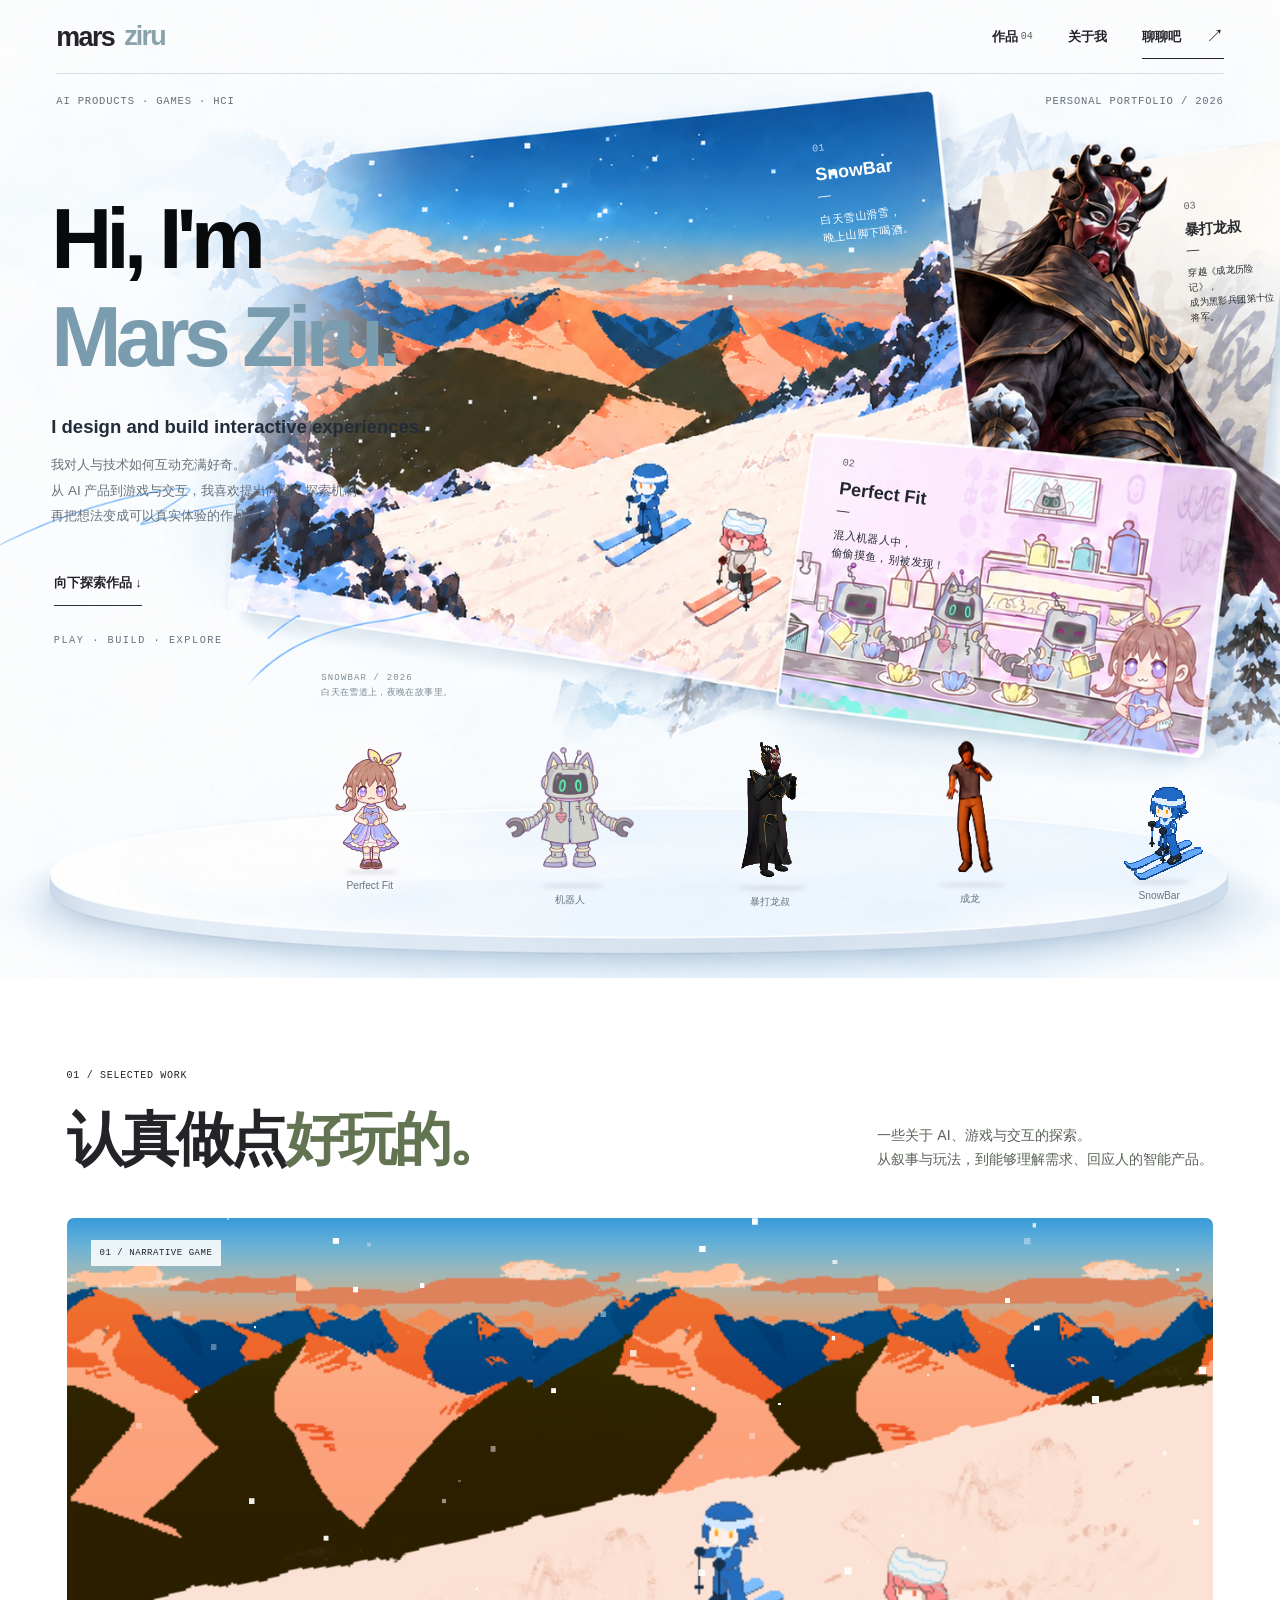
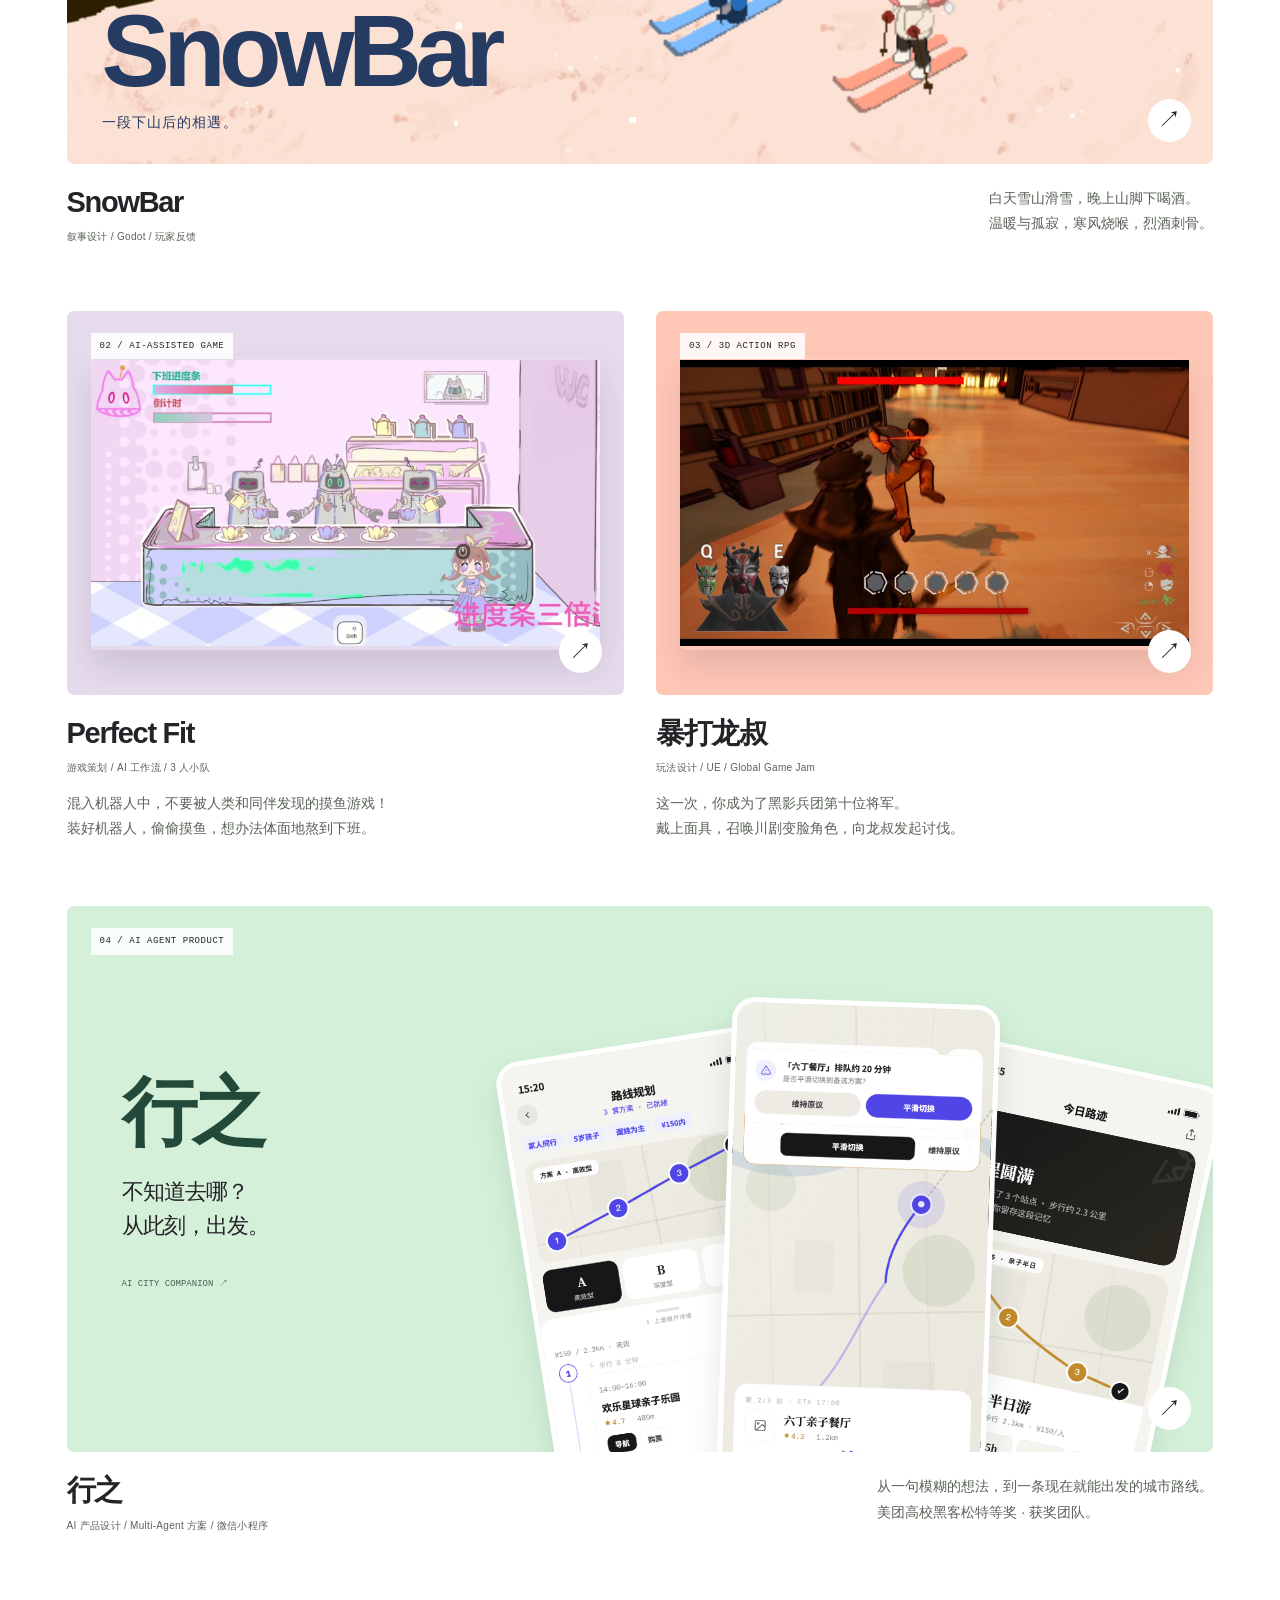
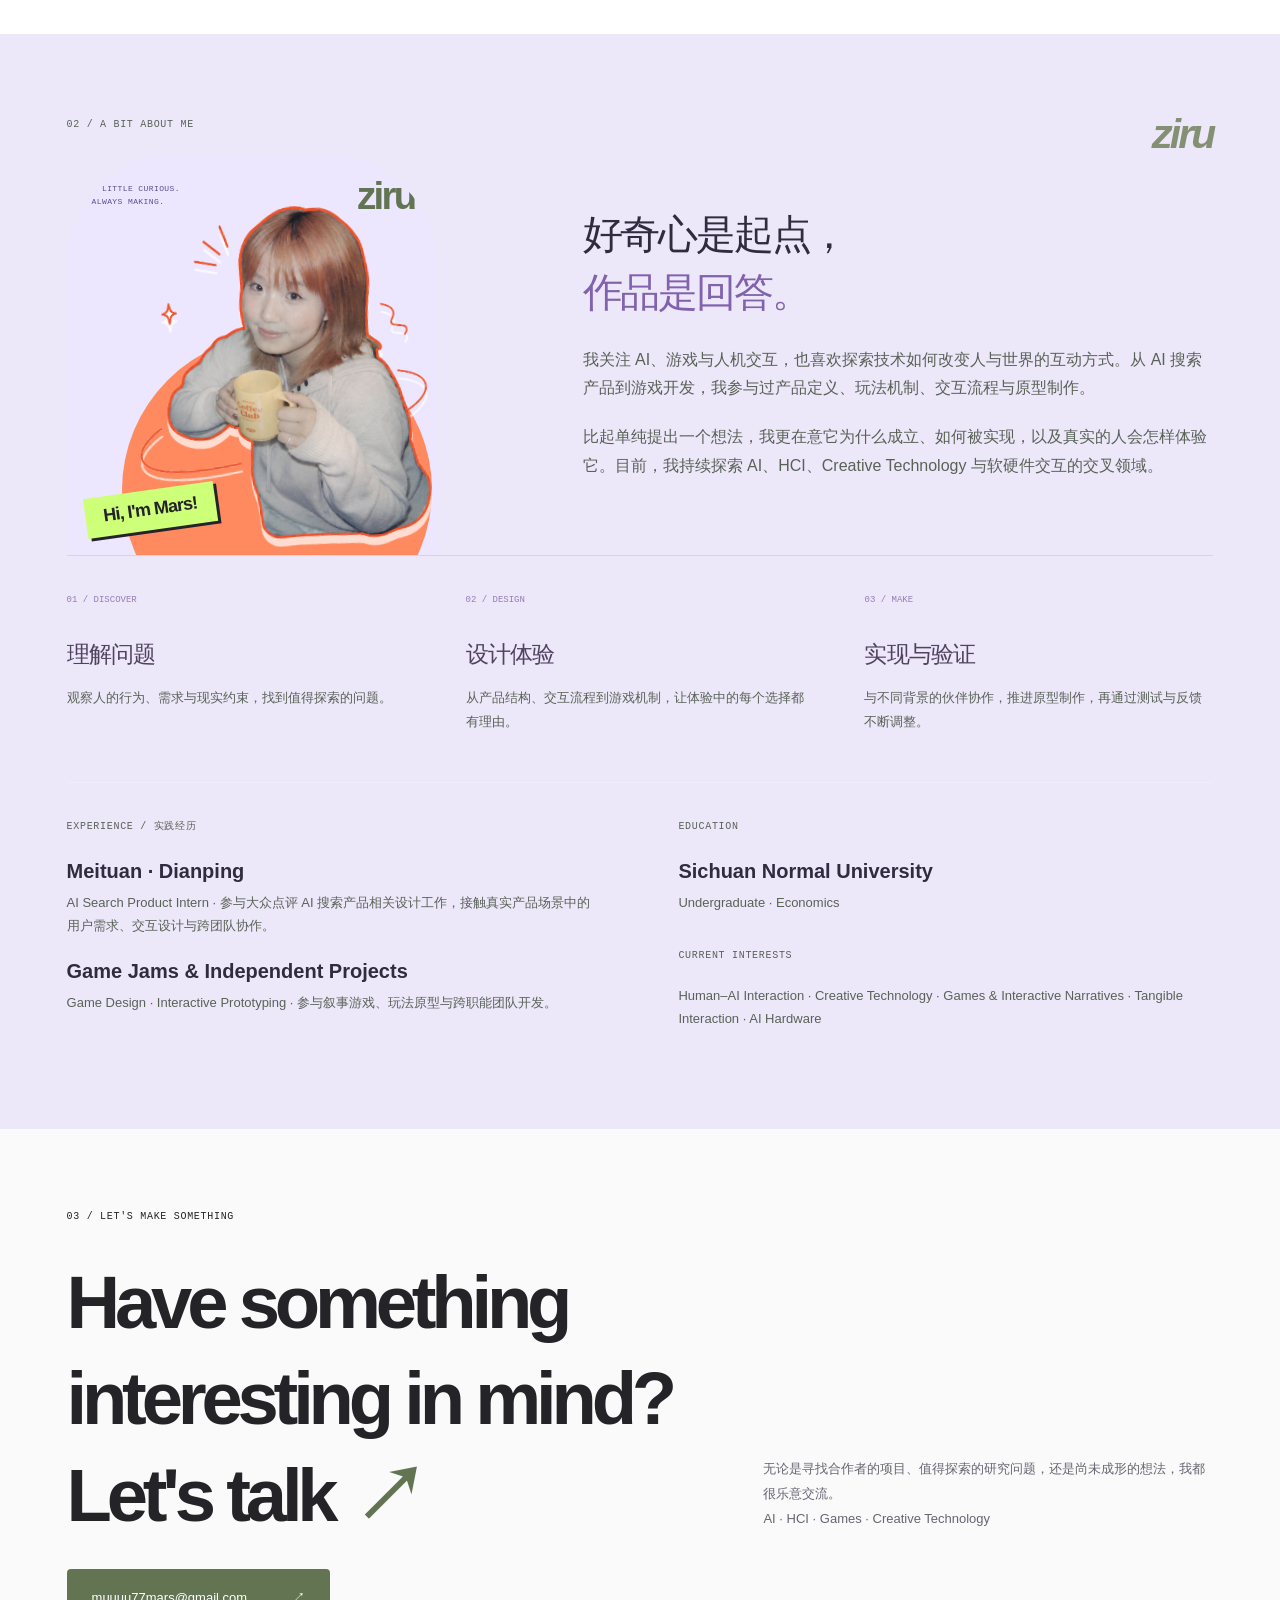
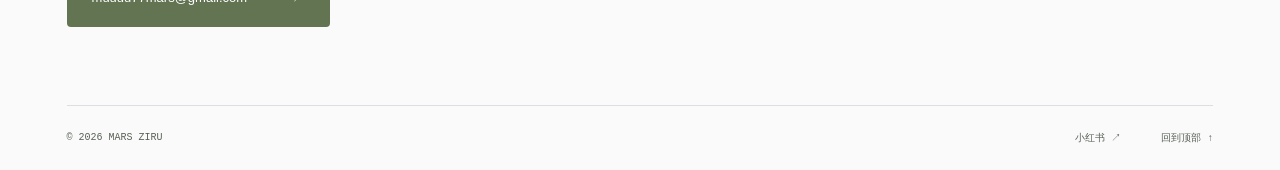
==== commit bb366a16: "Update portfolio copy and case study narratives" ====
--- a/index.html
+++ b/index.html
@@ -7,12 +7,12 @@
 <main>
 <section class="reference-scene" aria-labelledby="intro-title">
 <img class="reference-art" src="assets/cover/reference-scene.png" alt="像素雪山、川剧面具将军与手绘机器人餐厅组成的作品封面" fetchpriority="high">
-<div class="reference-topline"><span>PRODUCT DESIGN · AI · HCI · GAMES</span><span>个人作品集 / 2026</span></div>
-<div class="reference-copy"><h1 id="intro-title">让想法，<br>成为<span>体验。</span></h1><p>游戏、交互与 AI 产品。<br>从一个问题开始，<br>让体验真正发生。</p></div>
+<div class="reference-topline"><span>AI PRODUCTS · GAMES · HCI</span><span>PERSONAL PORTFOLIO / 2026</span></div>
+<div class="reference-copy"><h1 id="intro-title">Hi, I'm<br><span>Mars Ziru.</span></h1><p class="hero-english">I design and build interactive experiences.</p><p>我对人与技术如何互动充满好奇。<br>从 AI 产品到游戏与交互，我喜欢提出问题、探索机制，<br>再把想法变成可以真实体验的作品。</p></div>
 <div class="reference-scroll"><strong>向下探索作品 ↓</strong><span>PLAY · BUILD · EXPLORE</span></div>
-<div class="reference-caption ref-snow"><small>01</small><h2>SnowBar</h2><span class="caption-dash">—</span><p>白天滑雪，<br>晚上去山脚下的酒馆。</p></div>
-<div class="reference-caption ref-mask"><small>03</small><h2>暴打龙叔</h2><span class="caption-dash">—</span><p>穿越《成龙历险记》<br>成为将军，挑战龙叔。</p></div>
-<div class="reference-caption ref-fit"><small>02</small><h2>Perfect Fit</h2><span class="caption-dash">—</span><p>人类假扮机器人，<br>当一名服务员。</p></div>
+<div class="reference-caption ref-snow"><small>01</small><h2>SnowBar</h2><span class="caption-dash">—</span><p>白天雪山滑雪，<br>晚上山脚下喝酒。</p></div>
+<div class="reference-caption ref-mask"><small>03</small><h2>暴打龙叔</h2><span class="caption-dash">—</span><p>穿越《成龙历险记》，<br>成为黑影兵团第十位将军。</p></div>
+<div class="reference-caption ref-fit"><small>02</small><h2>Perfect Fit</h2><span class="caption-dash">—</span><p>混入机器人中，<br>偷偷摸鱼，别被发现！</p></div>
 <p class="reference-footnote">SNOWBAR / 2026<br><span>白天在雪道上，夜晚在故事里。</span></p>
 <div class="game-stage" aria-label="来自三个游戏的五位角色互动盘子">
 <div class="stage-heading"><span>A LITTLE PLAYGROUND</span><div class="stage-actions"><button type="button" id="pause-cast" aria-pressed="false">歇一会 Ⅱ</button><button type="button" id="rotate-cast">打个招呼 ↗</button><button type="button" id="reset-cast">归位 ↺</button></div></div>
@@ -27,14 +27,14 @@
 <p class="stage-tip"><button type="button" id="start-ski">雪道挑战 ↗</button><button id="turn-mask" type="button">过两招 ↗</button><a id="cast-project" href="snowbar.html" hidden>了解作品 ↗</a></p>
 </div>
 </section>
-<section class="works wrap" id="work" aria-labelledby="work-title"><header class="section-head"><div><p class="eyebrow">01 / SELECTED WORK</p><h2 id="work-title">认真做点<span>好玩的。</span></h2></div><p>一些可以探索、参与、体验的作品。<br>从叙事游戏，到城市里的 AI 同行者。</p></header>
+<section class="works wrap" id="work" aria-labelledby="work-title"><header class="section-head"><div><p class="eyebrow">01 / SELECTED WORK</p><h2 id="work-title">认真做点<span>好玩的。</span></h2></div><p>一些关于 AI、游戏与交互的探索。<br>从叙事与玩法，到能够理解需求、回应人的智能产品。</p></header>
 <div class="work-grid">
-<article class="work-card featured"><a href="snowbar.html" class="work-image snow-media" aria-label="查看 SnowBar 叙事游戏"><img src="assets/snowbar/slope.png" alt="SnowBar 中的两人雪道场景" loading="lazy"><span class="media-index">01 / NARRATIVE GAME</span><span class="open-project" aria-hidden="true">↗</span><span class="snow-word" aria-hidden="true">SnowBar<span>一段下山后的相遇。</span></span></a><div class="work-info"><div><h3><a href="snowbar.html">SnowBar</a></h3><p class="work-tags">叙事设计 / Godot / 玩家反馈</p></div><p>白天滑雪，晚上去山脚下的酒馆。<br>在一次次往返中，让陌生关系慢慢发生。</p></div></article>
-<article class="work-card"><a href="perfect-fit.html" class="work-image perfect-media" aria-label="查看 Perfect Fit 工作模拟游戏"><img src="assets/perfect-fit/cover.jpg" alt="Perfect Fit 的工作模拟游戏画面" loading="lazy"><span class="media-index">02 / AI-ASSISTED GAME</span><span class="open-project" aria-hidden="true">↗</span></a><div class="work-info"><div><h3><a href="perfect-fit.html">Perfect Fit</a></h3><p class="work-tags">游戏策划 / AI 工作流 / 3 人小队</p></div><p>人类假扮机器人，当一名服务员。<br>藏好身份，努力熬到下班。</p></div></article>
-<article class="work-card"><a href="longshu.html" class="work-image longshu-media" aria-label="查看暴打龙叔动作游戏"><img src="assets/longshu/cover.jpg" alt="暴打龙叔的动作游戏画面" loading="lazy"><span class="media-index">03 / 3D ACTION RPG</span><span class="open-project" aria-hidden="true">↗</span></a><div class="work-info"><div><h3><a href="longshu.html">暴打龙叔</a></h3><p class="work-tags">玩法设计 / UE / Global Game Jam</p></div><p>穿越《成龙历险记》，成为暗影兵团第十位将军。<br>以川剧变脸切换面具，与龙叔正面交手。</p></div></article>
-<article class="work-card featured"><a href="xingzhi.html" class="work-image product-media" aria-label="查看行之 AI 出行产品"><div class="product-heading" aria-hidden="true"><span>行之</span><p>不知道去哪？<br>从此刻，出发。</p><i>AI CITY COMPANION ↗</i></div><div class="phones"><img src="assets/xingzhi/02-ai-result.png" alt="行之生成三条出行路线" loading="lazy"><img src="assets/xingzhi/04-plan-b.png" alt="行之途中提供 Plan B" loading="lazy"><img src="assets/xingzhi/06-recap.png" alt="行程结束后的回顾" loading="lazy"></div><span class="media-index">04 / AI AGENT PRODUCT</span><span class="open-project" aria-hidden="true">↗</span></a><div class="work-info"><div><h3><a href="xingzhi.html">行之</a></h3><p class="work-tags">产品设计 / AI Agent / 微信小程序</p></div><p>AI 为你生成一条现在就能出发的路线。<br>美团黑客松 8 万元奖金获得者。</p></div></article>
+<article class="work-card featured"><a href="snowbar.html" class="work-image snow-media" aria-label="查看 SnowBar 叙事游戏"><img src="assets/snowbar/slope.png" alt="SnowBar 中的两人雪道场景" loading="lazy"><span class="media-index">01 / NARRATIVE GAME</span><span class="open-project" aria-hidden="true">↗</span><span class="snow-word" aria-hidden="true">SnowBar<span>一段下山后的相遇。</span></span></a><div class="work-info"><div><h3><a href="snowbar.html">SnowBar</a></h3><p class="work-tags">叙事设计 / Godot / 玩家反馈</p></div><p>白天雪山滑雪，晚上山脚下喝酒。<br>温暖与孤寂，寒风烧喉，烈酒刺骨。</p></div></article>
+<article class="work-card"><a href="perfect-fit.html" class="work-image perfect-media" aria-label="查看 Perfect Fit 工作模拟游戏"><img src="assets/perfect-fit/cover.jpg" alt="Perfect Fit 的工作模拟游戏画面" loading="lazy"><span class="media-index">02 / AI-ASSISTED GAME</span><span class="open-project" aria-hidden="true">↗</span></a><div class="work-info"><div><h3><a href="perfect-fit.html">Perfect Fit</a></h3><p class="work-tags">游戏策划 / AI 工作流 / 3 人小队</p></div><p>混入机器人中，不要被人类和同伴发现的摸鱼游戏！<br>装好机器人，偷偷摸鱼，想办法体面地熬到下班。</p></div></article>
+<article class="work-card"><a href="longshu.html" class="work-image longshu-media" aria-label="查看暴打龙叔动作游戏"><img src="assets/longshu/cover.jpg" alt="暴打龙叔的动作游戏画面" loading="lazy"><span class="media-index">03 / 3D ACTION RPG</span><span class="open-project" aria-hidden="true">↗</span></a><div class="work-info"><div><h3><a href="longshu.html">暴打龙叔</a></h3><p class="work-tags">玩法设计 / UE / Global Game Jam</p></div><p>这一次，你成为了黑影兵团第十位将军。<br>戴上面具，召唤川剧变脸角色，向龙叔发起讨伐。</p></div></article>
+<article class="work-card featured"><a href="xingzhi.html" class="work-image product-media" aria-label="查看行之 AI 出行产品"><div class="product-heading" aria-hidden="true"><span>行之</span><p>不知道去哪？<br>从此刻，出发。</p><i>AI CITY COMPANION ↗</i></div><div class="phones"><img src="assets/xingzhi/02-ai-result.png" alt="行之生成三条出行路线" loading="lazy"><img src="assets/xingzhi/04-plan-b.png" alt="行之途中提供 Plan B" loading="lazy"><img src="assets/xingzhi/06-recap.png" alt="行程结束后的回顾" loading="lazy"></div><span class="media-index">04 / AI AGENT PRODUCT</span><span class="open-project" aria-hidden="true">↗</span></a><div class="work-info"><div><h3><a href="xingzhi.html">行之</a></h3><p class="work-tags">AI 产品设计 / Multi-Agent 方案 / 微信小程序</p></div><p>从一句模糊的想法，到一条现在就能出发的城市路线。<br>美团高校黑客松特等奖 · 获奖团队。</p></div></article>
 </div></section>
-<section class="about" id="about"><div class="wrap"><div class="about-top"><p class="eyebrow">02 / A BIT ABOUT ME</p><span aria-hidden="true" class="about-star">ziru</span></div><div class="about-portrait-layout"><div class="intro-visual"><div class="portrait-stage"><span class="portrait-caption">A LITTLE CURIOUS.<br>ALWAYS MAKING.</span><span class="portrait-star" aria-hidden="true">ziru</span><div class="portrait-circle" aria-hidden="true"></div><img src="assets/about/mars-orange-cutout.png" alt="Mars 拿着咖啡，周围有橙色手绘线条" width="900" height="1100"><span class="portrait-sign">Hi, I'm Mars!</span></div></div><div class="about-writing"><div class="about-main"><h2>好奇心开场，<br><span>把体验做完整。</span></h2><div><p>我是 Mars，实践包括产品设计、游戏策划与 AI 应用。我喜欢把模糊的想法，变成有结构、有反馈、可以被真实体验的东西。</p><p>从问题定义、系统设计与交互流程，到技术协作、内容表达和测试迭代，我关注体验成立的全过程。接下来，也想继续探索 HCI 与软硬件交互。</p></div></div></div></div><div class="practice" id="fit"><article><span>01 / DISCOVER</span><h3>定义问题</h3><p>研究用户、场景与现实约束，找到值得解决的问题。</p></article><article><span>02 / DESIGN</span><h3>设计场域</h3><p>让产品结构、玩法机制与视觉语言，在同一套逻辑里成立。</p></article><article><span>03 / MAKE</span><h3>推动落地</h3><p>与团队协作完成可运行版本，再通过测试和反馈持续迭代。</p></article></div></div></section>
-<section class="contact wrap" id="contact"><p class="eyebrow">03 / LET'S MAKE SOMETHING</p><div class="contact-heading"><h2>下一个好想法，<br>一起聊聊<span aria-hidden="true">↗</span></h2><a class="contact-email" href="mailto:muuuu77mars@gmail.com">muuuu77mars@gmail.com <span aria-hidden="true">↗</span></a></div><footer><span>© 2026 MARS ZIRU</span><a href="https://xhslink.cn/m/9JzNvRawGtO" target="_blank" rel="noreferrer">小红书 ↗</a><a href="#top">回到顶部 ↑</a></footer></section>
+<section class="about" id="about"><div class="wrap"><div class="about-top"><p class="eyebrow">02 / A BIT ABOUT ME</p><span aria-hidden="true" class="about-star">ziru</span></div><div class="about-portrait-layout"><div class="intro-visual"><div class="portrait-stage"><span class="portrait-caption">A LITTLE CURIOUS.<br>ALWAYS MAKING.</span><span class="portrait-star" aria-hidden="true">ziru</span><div class="portrait-circle" aria-hidden="true"></div><img src="assets/about/mars-orange-cutout.png" alt="Mars 拿着咖啡，周围有橙色手绘线条" width="900" height="1100"><span class="portrait-sign">Hi, I'm Mars!</span></div></div><div class="about-writing"><div class="about-main"><h2>好奇心是起点，<br><span>作品是回答。</span></h2><div><p>我关注 AI、游戏与人机交互，也喜欢探索技术如何改变人与世界的互动方式。从 AI 搜索产品到游戏开发，我参与过产品定义、玩法机制、交互流程与原型制作。</p><p>比起单纯提出一个想法，我更在意它为什么成立、如何被实现，以及真实的人会怎样体验它。目前，我持续探索 AI、HCI、Creative Technology 与软硬件交互的交叉领域。</p></div></div></div></div><div class="practice" id="fit"><article><span>01 / DISCOVER</span><h3>理解问题</h3><p>观察人的行为、需求与现实约束，找到值得探索的问题。</p></article><article><span>02 / DESIGN</span><h3>设计体验</h3><p>从产品结构、交互流程到游戏机制，让体验中的每个选择都有理由。</p></article><article><span>03 / MAKE</span><h3>实现与验证</h3><p>与不同背景的伙伴协作，推进原型制作，再通过测试与反馈不断调整。</p></article></div><div class="about-resume"><section><p class="eyebrow">EXPERIENCE / 实践经历</p><h3>Meituan · Dianping</h3><p>AI Search Product Intern · 参与大众点评 AI 搜索产品相关设计工作，接触真实产品场景中的用户需求、交互设计与跨团队协作。</p><h3>Game Jams & Independent Projects</h3><p>Game Design · Interactive Prototyping · 参与叙事游戏、玩法原型与跨职能团队开发。</p></section><section><p class="eyebrow">EDUCATION</p><h3>Sichuan Normal University</h3><p>Undergraduate · Economics</p><p class="eyebrow interests-title">CURRENT INTERESTS</p><p>Human–AI Interaction · Creative Technology · Games & Interactive Narratives · Tangible Interaction · AI Hardware</p></section></div></div></section>
+<section class="contact wrap" id="contact"><p class="eyebrow">03 / LET'S MAKE SOMETHING</p><div class="contact-heading"><h2>Have something<br>interesting in mind?<br>Let's talk<span aria-hidden="true">↗</span></h2><p class="contact-invite">无论是寻找合作者的项目、值得探索的研究问题，还是尚未成形的想法，我都很乐意交流。<br>AI · HCI · Games · Creative Technology</p><a class="contact-email" href="mailto:muuuu77mars@gmail.com">muuuu77mars@gmail.com <span aria-hidden="true">↗</span></a></div><footer><span>© 2026 MARS ZIRU</span><a href="https://xhslink.cn/m/9JzNvRawGtO" target="_blank" rel="noreferrer">小红书 ↗</a><a href="#top">回到顶部 ↑</a></footer></section>
 </main><script src="site.js"></script><script src="vendor/three.min.js"></script><script src="mini-general.js"></script><script src="paper-characters.js"></script><script src="characters.js"></script><script src="ski-game.js"></script><script src="general-hero.js"></script><script src="game-demo.js"></script>
 </body></html>
--- a/portfolio.css
+++ b/portfolio.css
@@ -78,3 +78,9 @@
 @media(max-width:600px){.editorial-cover{height:960px}.editorial-snow{top:350px;left:2%;width:96%;height:285px}.editorial-mask{top:675px;left:0;right:auto;width:42%;height:260px;transform:rotate(-5deg);z-index:2}.editorial-mask>img{width:125%;height:130%;left:-15%}.editorial-mask .editorial-label{bottom:10px;left:12px;right:5px}.editorial-fit{top:645px;right:0;width:67%;height:210px;z-index:3}.editorial-mask:is(:hover,:focus-visible){z-index:6}.editorial-fit .editorial-label p{max-width:65%;font-size:10px}.editorial-fit .editorial-label h2{font-size:17px}.editorial-snow .editorial-label{top:18px;right:15px}.editorial-snow .editorial-label p{font-size:12px}.home .editorial-cover+.game-stage{margin-top:0}}
 .cover-note{top:626px}
 @media(max-width:600px){.editorial-mask .editorial-label p{display:block;font-size:10px;line-height:1.5;margin:4px 0 0;color:white;text-shadow:0 1px 3px #000}.editorial-mask .editorial-label{bottom:10px}}
+
+/* Portfolio copy expansion: preserve the existing cover and character interactions. */
+.reference-copy h1{font-size:clamp(44px,6vw,92px);line-height:1.12;max-width:8.5em}.reference-copy .hero-english{font-size:clamp(13px,1.45vw,19px);font-weight:650;color:#222c39;margin:20px 0 8px}.reference-copy p{overflow-wrap:anywhere}.about-resume{display:grid;grid-template-columns:1fr 1fr;gap:clamp(24px,6vw,88px);border-top:1px solid #ffffff35;margin-top:48px;padding-top:36px}.about-resume h3{font-size:20px;margin:18px 0 3px}.about-resume p:not(.eyebrow){font-size:13px;line-height:1.8;color:#c8c4d0;margin:0 0 18px}.about-resume .interests-title{margin-top:34px}.contact-heading{flex-wrap:wrap}.contact-invite{max-width:450px;font-size:13px;line-height:1.9;color:#686572}.case-lead{font-size:clamp(18px,2.2vw,26px)!important;line-height:1.65!important;font-weight:650;color:#283845!important}.longshu-story{background:#f2f3ed}.longshu-story .case-grid>div{max-width:840px}.longshu-story p{margin-bottom:18px}.work-info>p{overflow-wrap:anywhere}@media(max-width:700px){.reference-copy h1{font-size:clamp(39px,10vw,65px)}.reference-copy .hero-english{font-size:12px;max-width:22em}.reference-copy p br{display:none}.about-resume{grid-template-columns:1fr;gap:12px}.contact-invite{order:3}.longshu-story .case-grid>div{width:100%!important;padding-left:0!important}}
+
+/* Xingzhi: cultural computing and two distinct architecture layers. */
+.xingzhi-hero h1 small{font-size:.22em;letter-spacing:.1em;vertical-align:middle}.fact-note{font-size:12px!important;color:#617268!important;border-left:2px solid #a5c7b5;padding-left:15px}.culture-grid{display:grid;grid-template-columns:1fr 1fr;gap:16px;margin:28px 0}.culture-grid article,.architecture-layer{background:#fff;border:1px solid #dce7df;padding:23px}.culture-grid strong{color:#245240}.culture-grid p{font-size:13px!important;line-height:1.8!important;margin:10px 0 0}.architecture-layer{margin:20px 0}.architecture-layer h3{margin:0 0 20px;font-size:18px}.architecture-layer h3 small{font:10px monospace;color:#5c8071;margin-left:8px}.architecture-steps{display:grid;grid-template-columns:repeat(5,minmax(0,1fr));gap:8px}.architecture-steps span{padding:13px 8px;background:#eaf3ed;text-align:center;font-weight:700;font-size:13px;overflow-wrap:anywhere}.architecture-steps small{font-size:10px;font-weight:400;color:#557062}.concept-badge{display:inline-block;margin-left:8px;font:9px monospace;font-style:normal;color:#547668;border:1px solid #adcbb8;padding:3px 5px}.screen-flow figcaption{flex-wrap:wrap}@media(max-width:800px){.architecture-steps{grid-template-columns:repeat(2,minmax(0,1fr))}.culture-grid{grid-template-columns:1fr}.xingzhi-hero h1 small{display:block;font-size:.28em;margin-top:5px}}
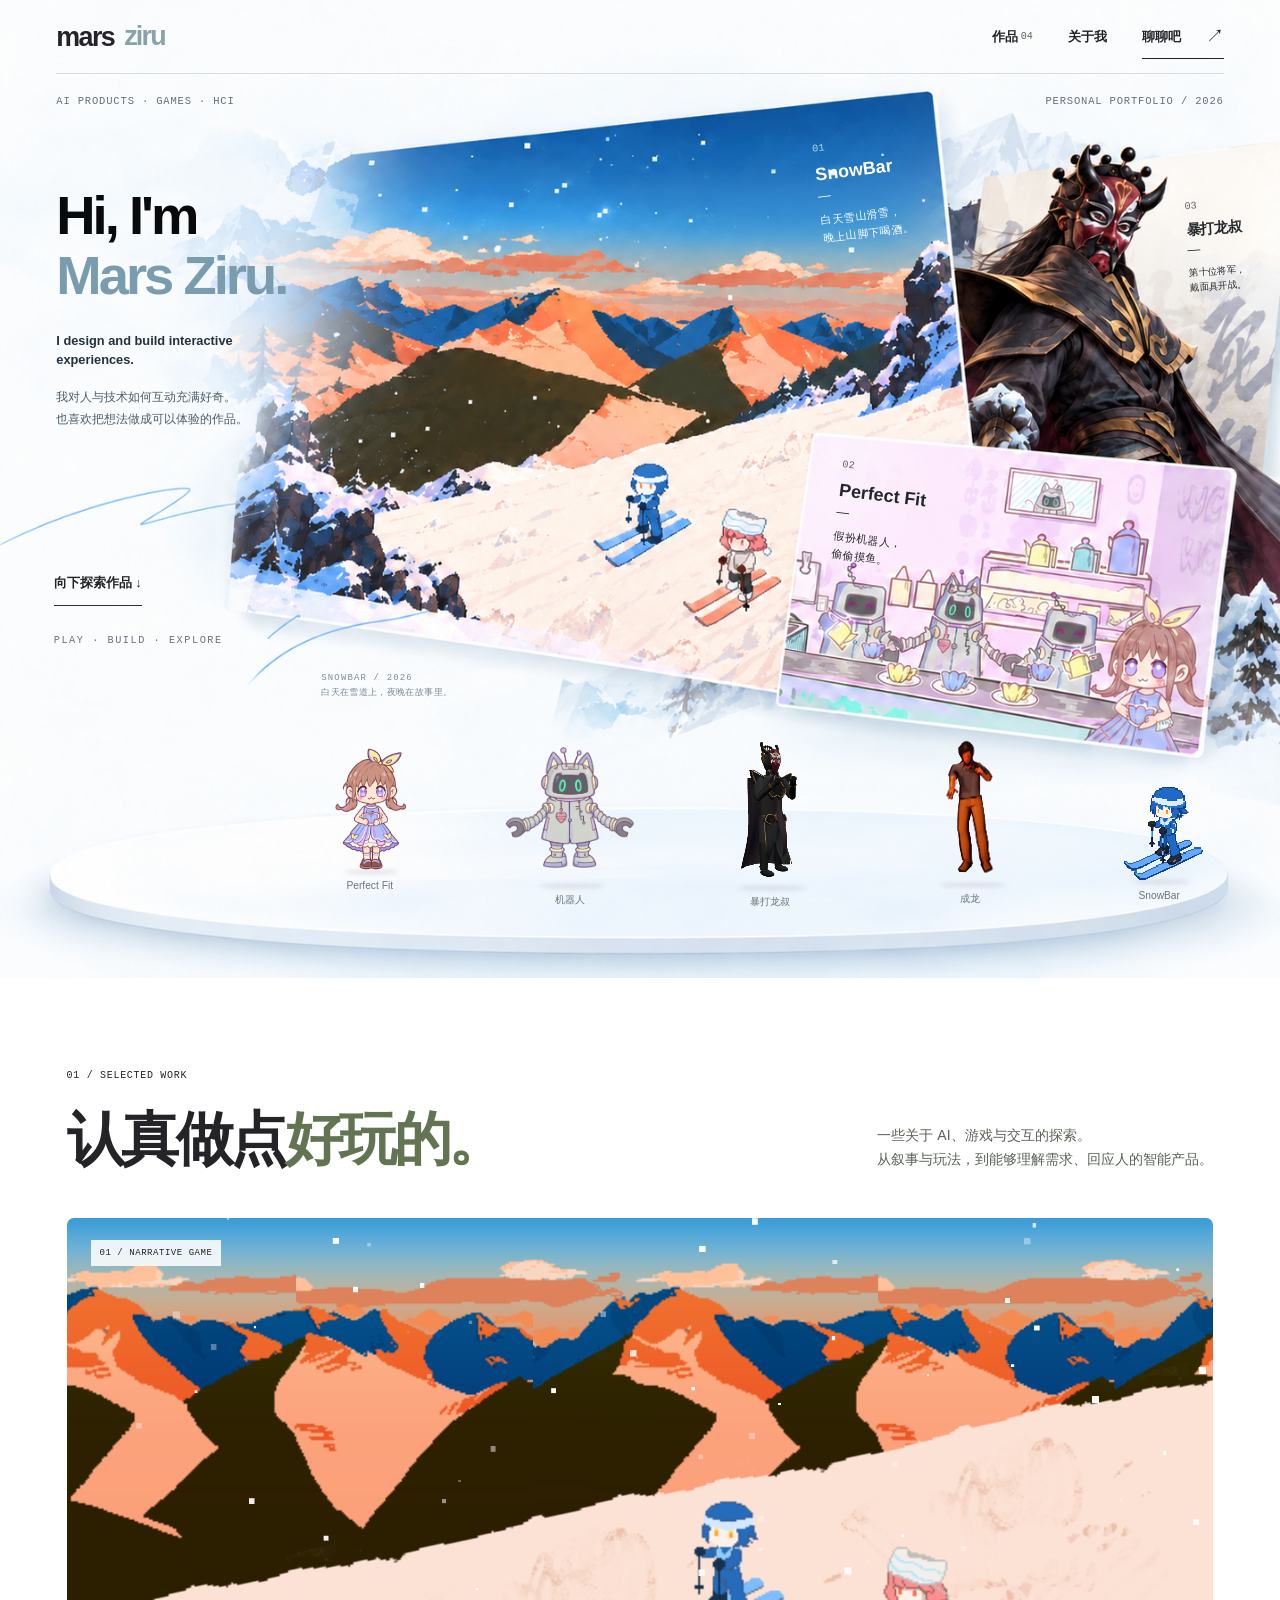
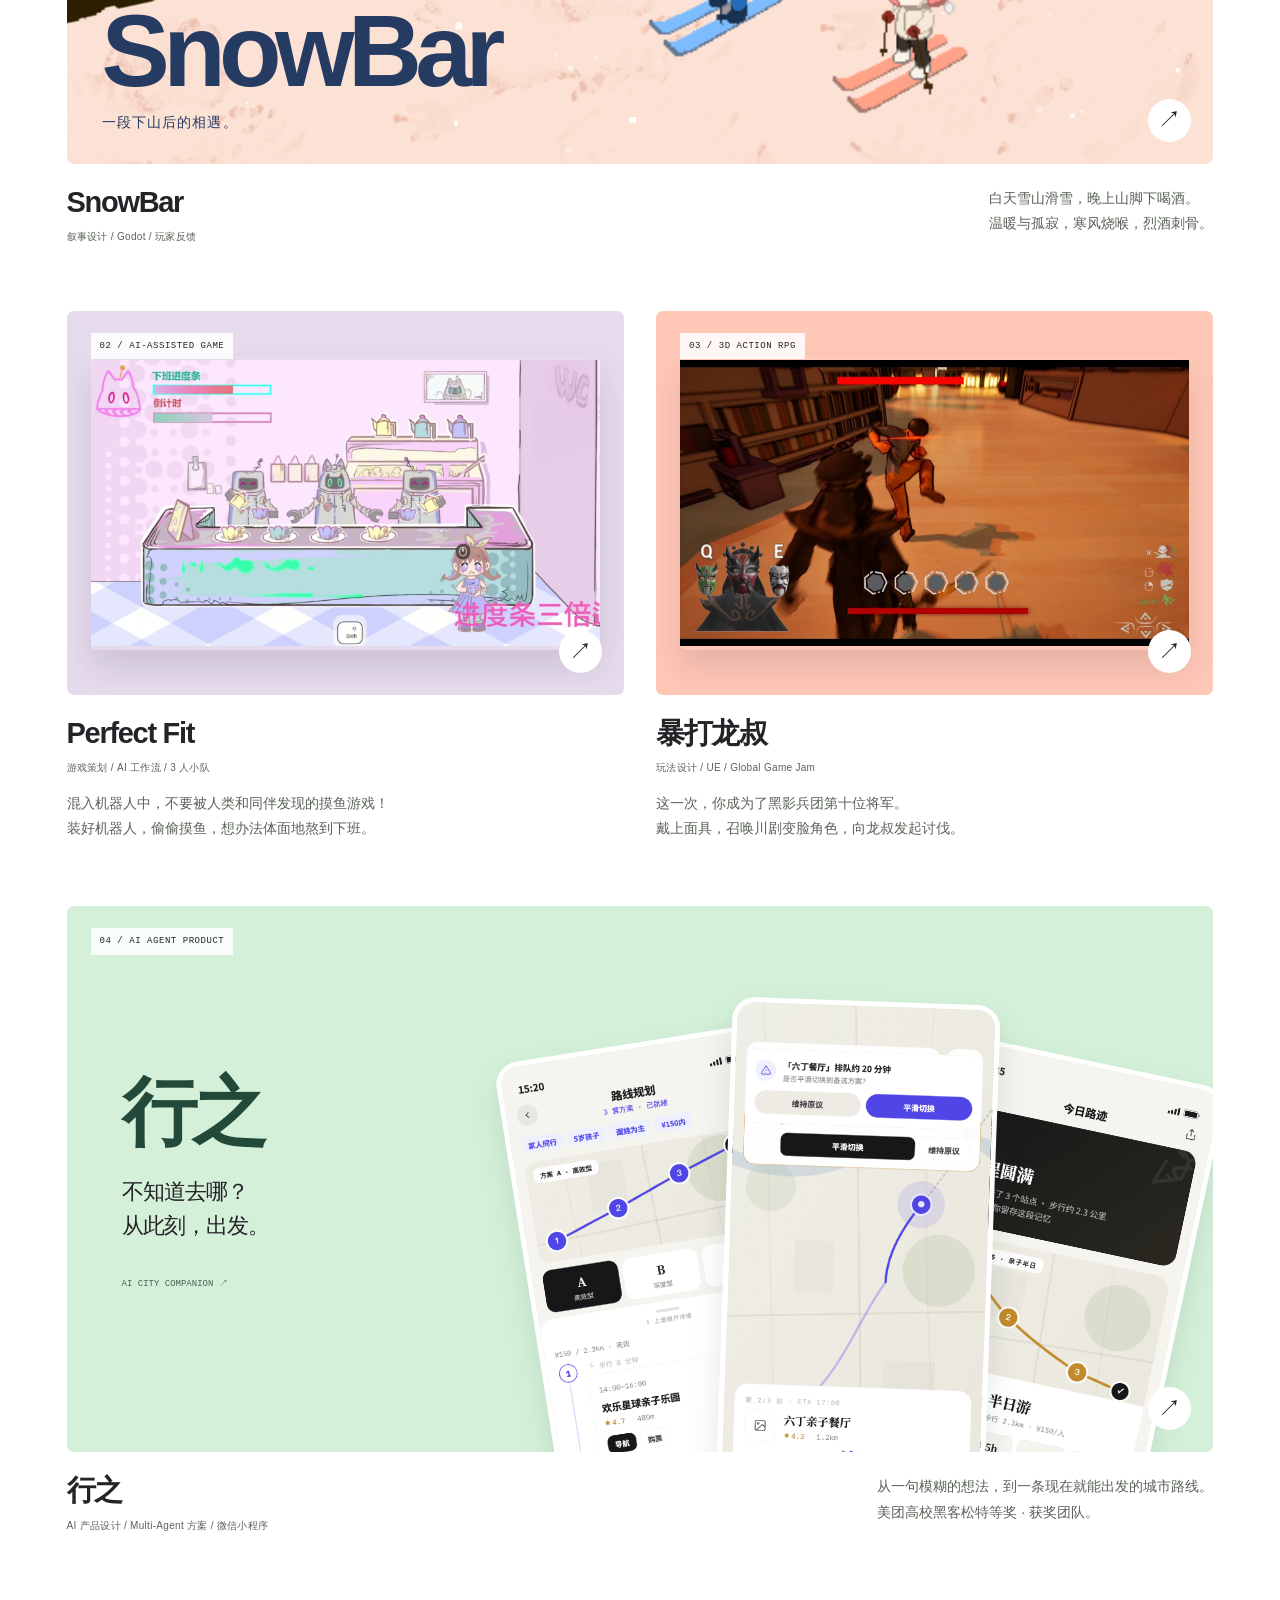
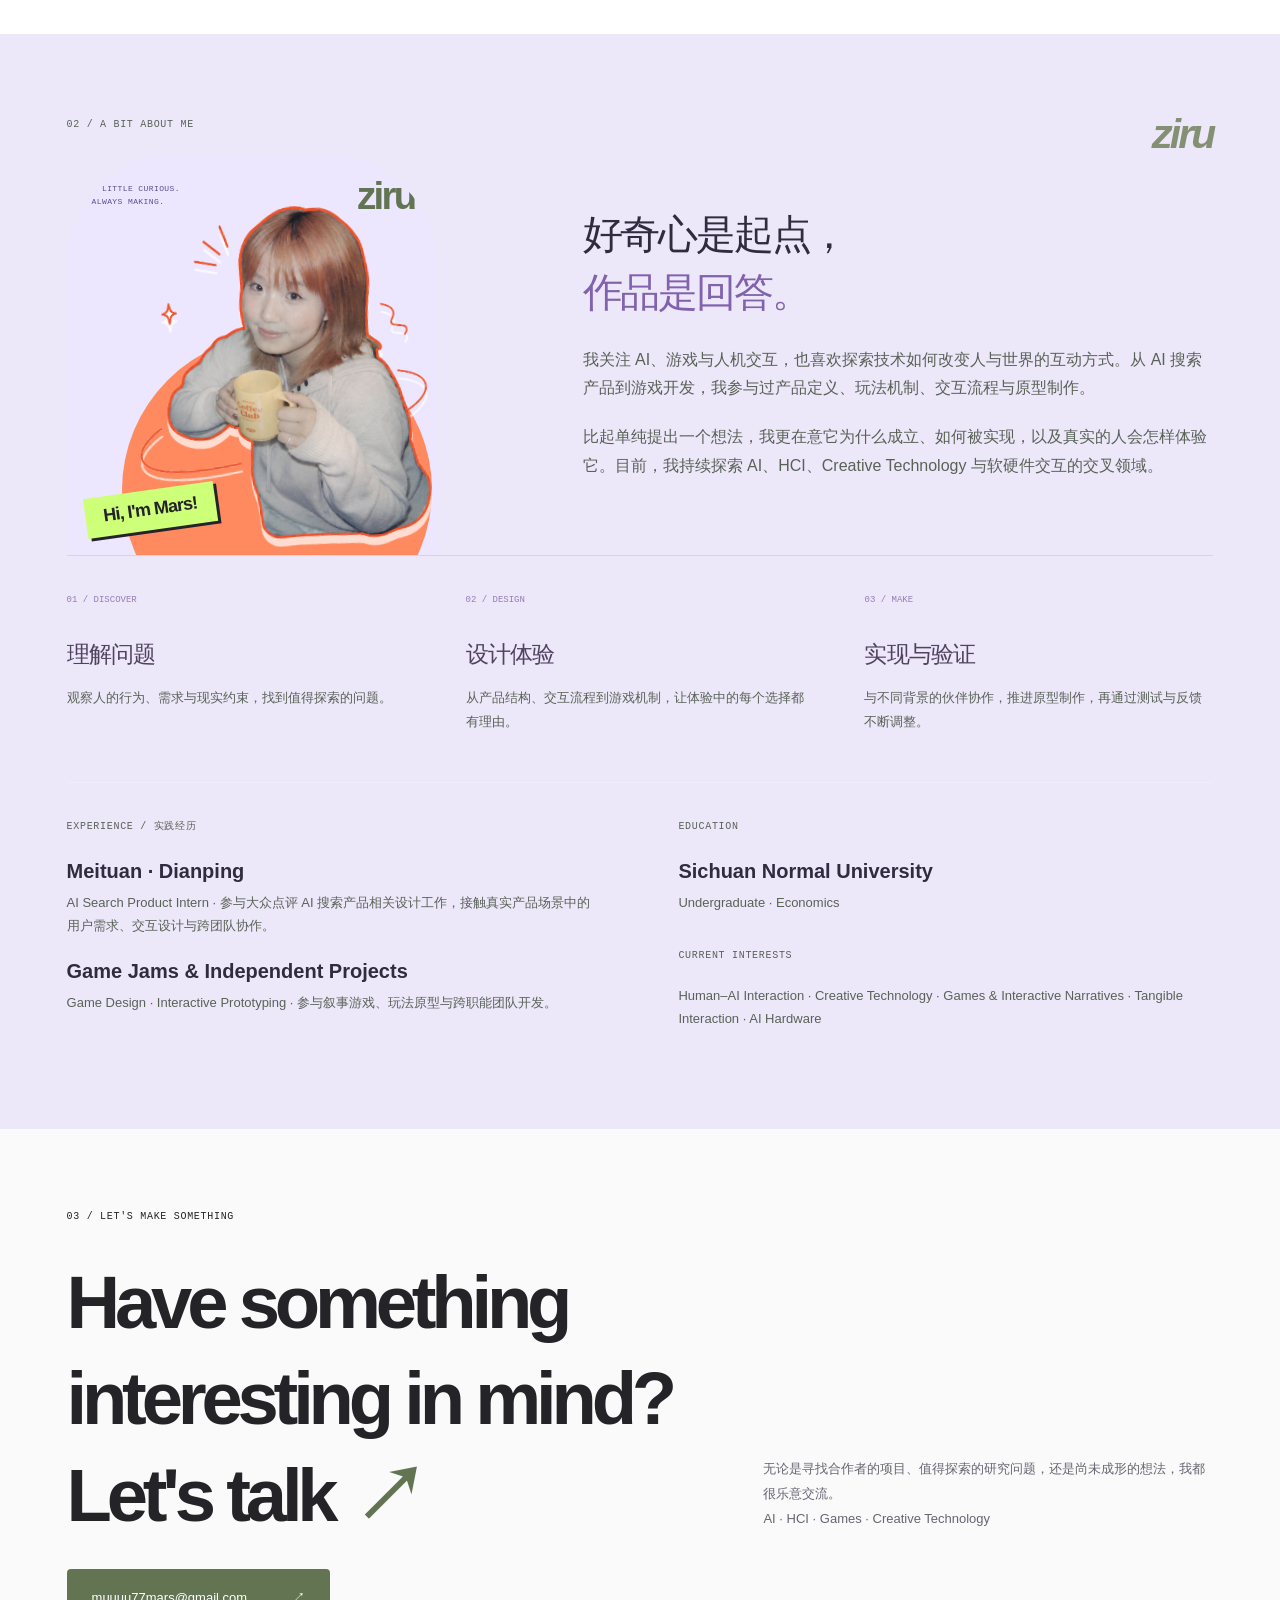
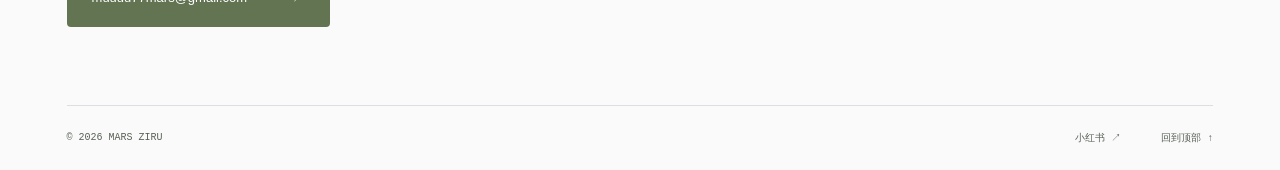
==== commit 233617c7: "Give homepage cover copy more breathing room" ====
--- a/index.html
+++ b/index.html
@@ -8,11 +8,11 @@
 <section class="reference-scene" aria-labelledby="intro-title">
 <img class="reference-art" src="assets/cover/reference-scene.png" alt="像素雪山、川剧面具将军与手绘机器人餐厅组成的作品封面" fetchpriority="high">
 <div class="reference-topline"><span>AI PRODUCTS · GAMES · HCI</span><span>PERSONAL PORTFOLIO / 2026</span></div>
-<div class="reference-copy"><h1 id="intro-title">Hi, I'm<br><span>Mars Ziru.</span></h1><p class="hero-english">I design and build interactive experiences.</p><p>我对人与技术如何互动充满好奇。<br>从 AI 产品到游戏与交互，我喜欢提出问题、探索机制，<br>再把想法变成可以真实体验的作品。</p></div>
+<div class="reference-copy"><h1 id="intro-title">Hi, I'm<br><span>Mars Ziru.</span></h1><p class="hero-english">I design and build interactive experiences.</p><p>我对人与技术如何互动充满好奇。<br>也喜欢把想法做成可以体验的作品。</p></div>
 <div class="reference-scroll"><strong>向下探索作品 ↓</strong><span>PLAY · BUILD · EXPLORE</span></div>
 <div class="reference-caption ref-snow"><small>01</small><h2>SnowBar</h2><span class="caption-dash">—</span><p>白天雪山滑雪，<br>晚上山脚下喝酒。</p></div>
-<div class="reference-caption ref-mask"><small>03</small><h2>暴打龙叔</h2><span class="caption-dash">—</span><p>穿越《成龙历险记》，<br>成为黑影兵团第十位将军。</p></div>
-<div class="reference-caption ref-fit"><small>02</small><h2>Perfect Fit</h2><span class="caption-dash">—</span><p>混入机器人中，<br>偷偷摸鱼，别被发现！</p></div>
+<div class="reference-caption ref-mask"><small>03</small><h2>暴打龙叔</h2><span class="caption-dash">—</span><p>第十位将军，<br>戴面具开战。</p></div>
+<div class="reference-caption ref-fit"><small>02</small><h2>Perfect Fit</h2><span class="caption-dash">—</span><p>假扮机器人，<br>偷偷摸鱼。</p></div>
 <p class="reference-footnote">SNOWBAR / 2026<br><span>白天在雪道上，夜晚在故事里。</span></p>
 <div class="game-stage" aria-label="来自三个游戏的五位角色互动盘子">
 <div class="stage-heading"><span>A LITTLE PLAYGROUND</span><div class="stage-actions"><button type="button" id="pause-cast" aria-pressed="false">歇一会 Ⅱ</button><button type="button" id="rotate-cast">打个招呼 ↗</button><button type="button" id="reset-cast">归位 ↺</button></div></div>
--- a/reference.css
+++ b/reference.css
@@ -22,3 +22,12 @@
 @media (max-width:600px){.reference-scene{height:clamp(880px,calc(400px + 100vw),1000px)}.home .reference-scene>.game-stage{top:calc(185px + 85vw);bottom:auto;height:170px}.reference-scene .stage-tip{bottom:-58px;right:0}.reference-scene .stage-heading{top:auto;bottom:-116px;left:0;right:0;justify-content:center}.reference-scene .stage-actions{opacity:1}.reference-scene .stage-actions button{min-height:36px;font-size:10px}.reference-scene .cast-speech{top:12px}}
 .home .intro-visual .portrait-star{font-size:clamp(30px,3vw,42px);font-weight:850;letter-spacing:-.07em;top:22px;right:22px}
 @media(max-width:600px){.home .intro-visual .portrait-star{font-size:31px;top:20px;right:18px}}
+
+/* Give the cover copy its own reading space after the expanded portfolio text. */
+.reference-copy{left:4.4%;top:19%;width:min(35cqw,460px);max-width:calc(100% - 8.8%)}
+.reference-copy h1{font-size:clamp(42px,4.25cqw,62px);line-height:1.1;letter-spacing:-.055em;margin:0}
+.reference-copy h1{margin-bottom:clamp(18px,2cqw,28px)}
+.reference-copy .hero-english{font-size:clamp(12px,1cqw,15px);font-weight:650;line-height:1.5;color:#243240;margin:0 0 18px;max-width:33ch}
+.reference-copy p:not(.hero-english){font-size:clamp(12px,.95cqw,14px);line-height:1.8;color:#4e5c66;max-width:28em;margin:0}
+@media(max-width:900px){.reference-copy{left:5%;top:130px;width:min(43vw,390px)}.reference-copy h1{font-size:clamp(43px,5vw,55px)}}
+@media(max-width:600px){.reference-copy{left:22px;top:132px;width:calc(100% - 44px);max-width:350px}.reference-copy h1{font-size:clamp(39px,10vw,46px);margin-bottom:15px}.reference-copy .hero-english{max-width:25ch;margin-bottom:13px}.reference-copy p:not(.hero-english){font-size:13px;line-height:1.65;max-width:27ch}.reference-copy p br{display:none}.reference-scroll{top:390px}}
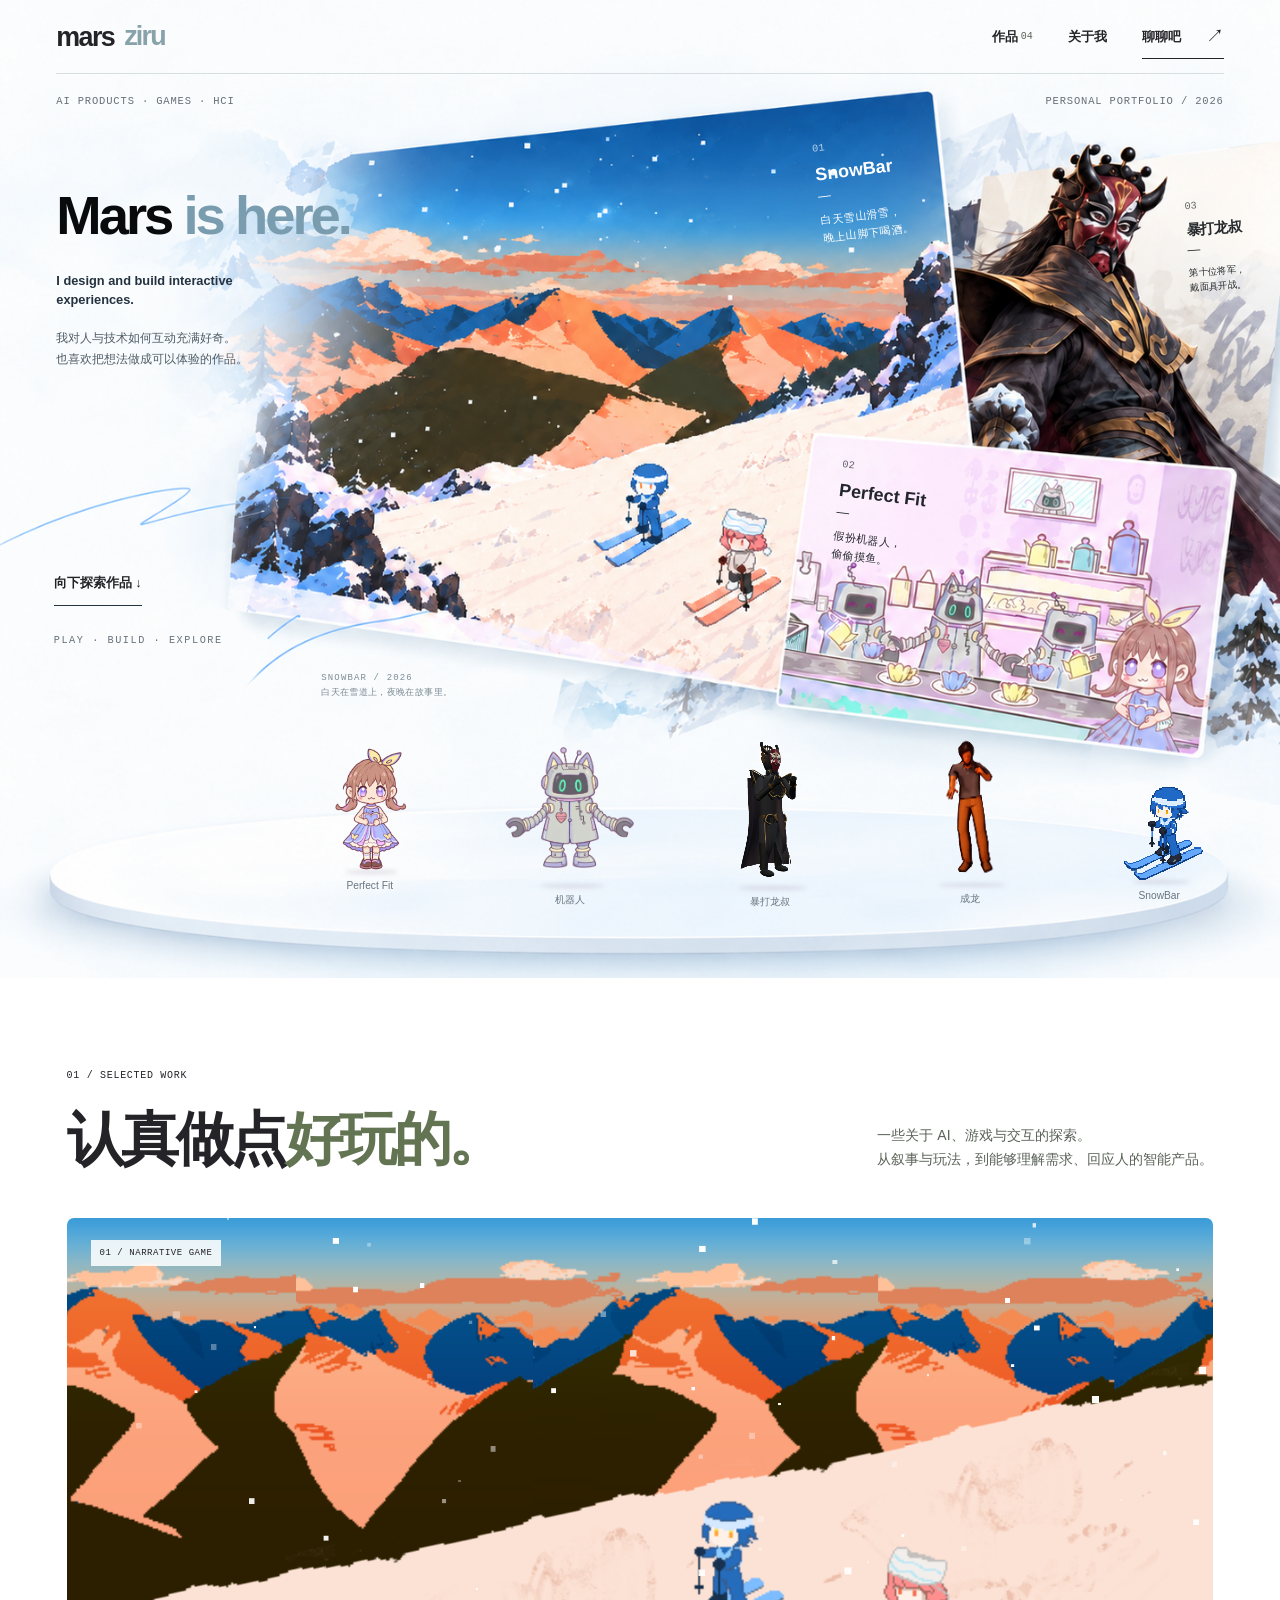
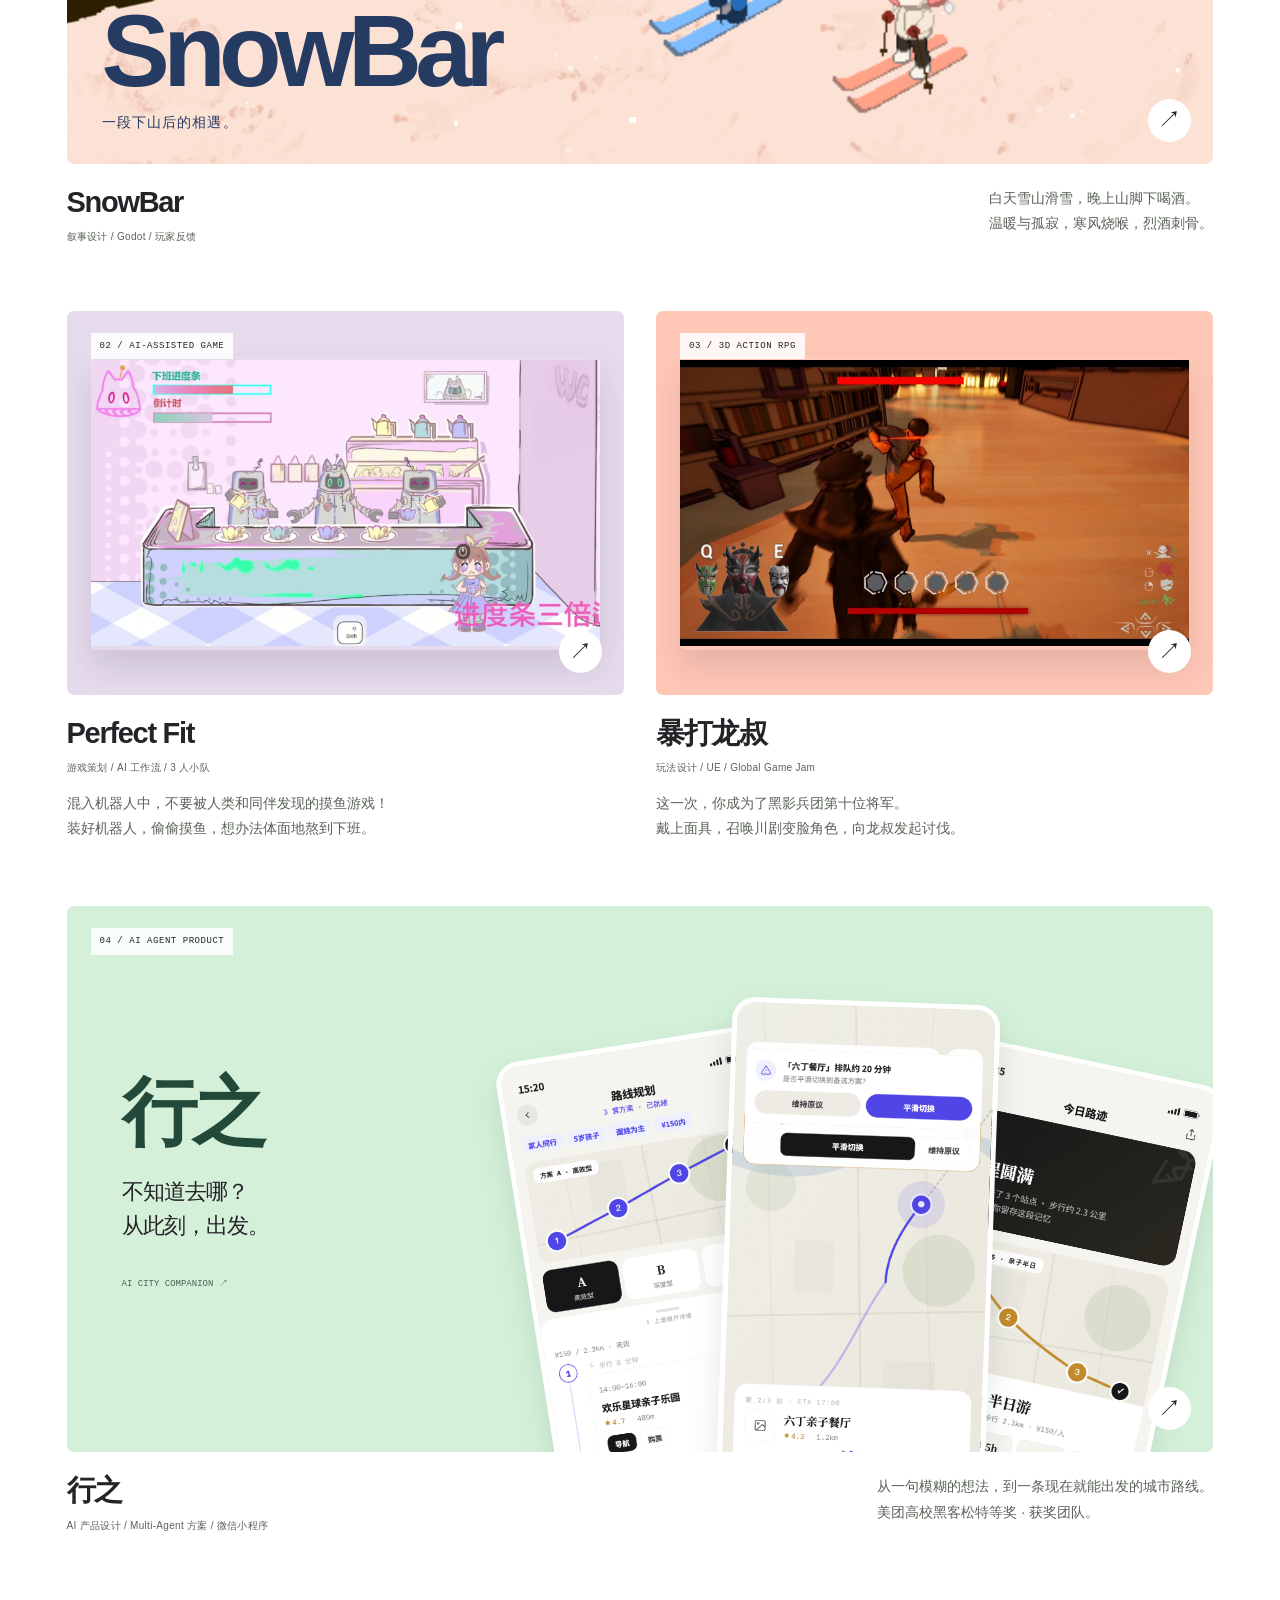
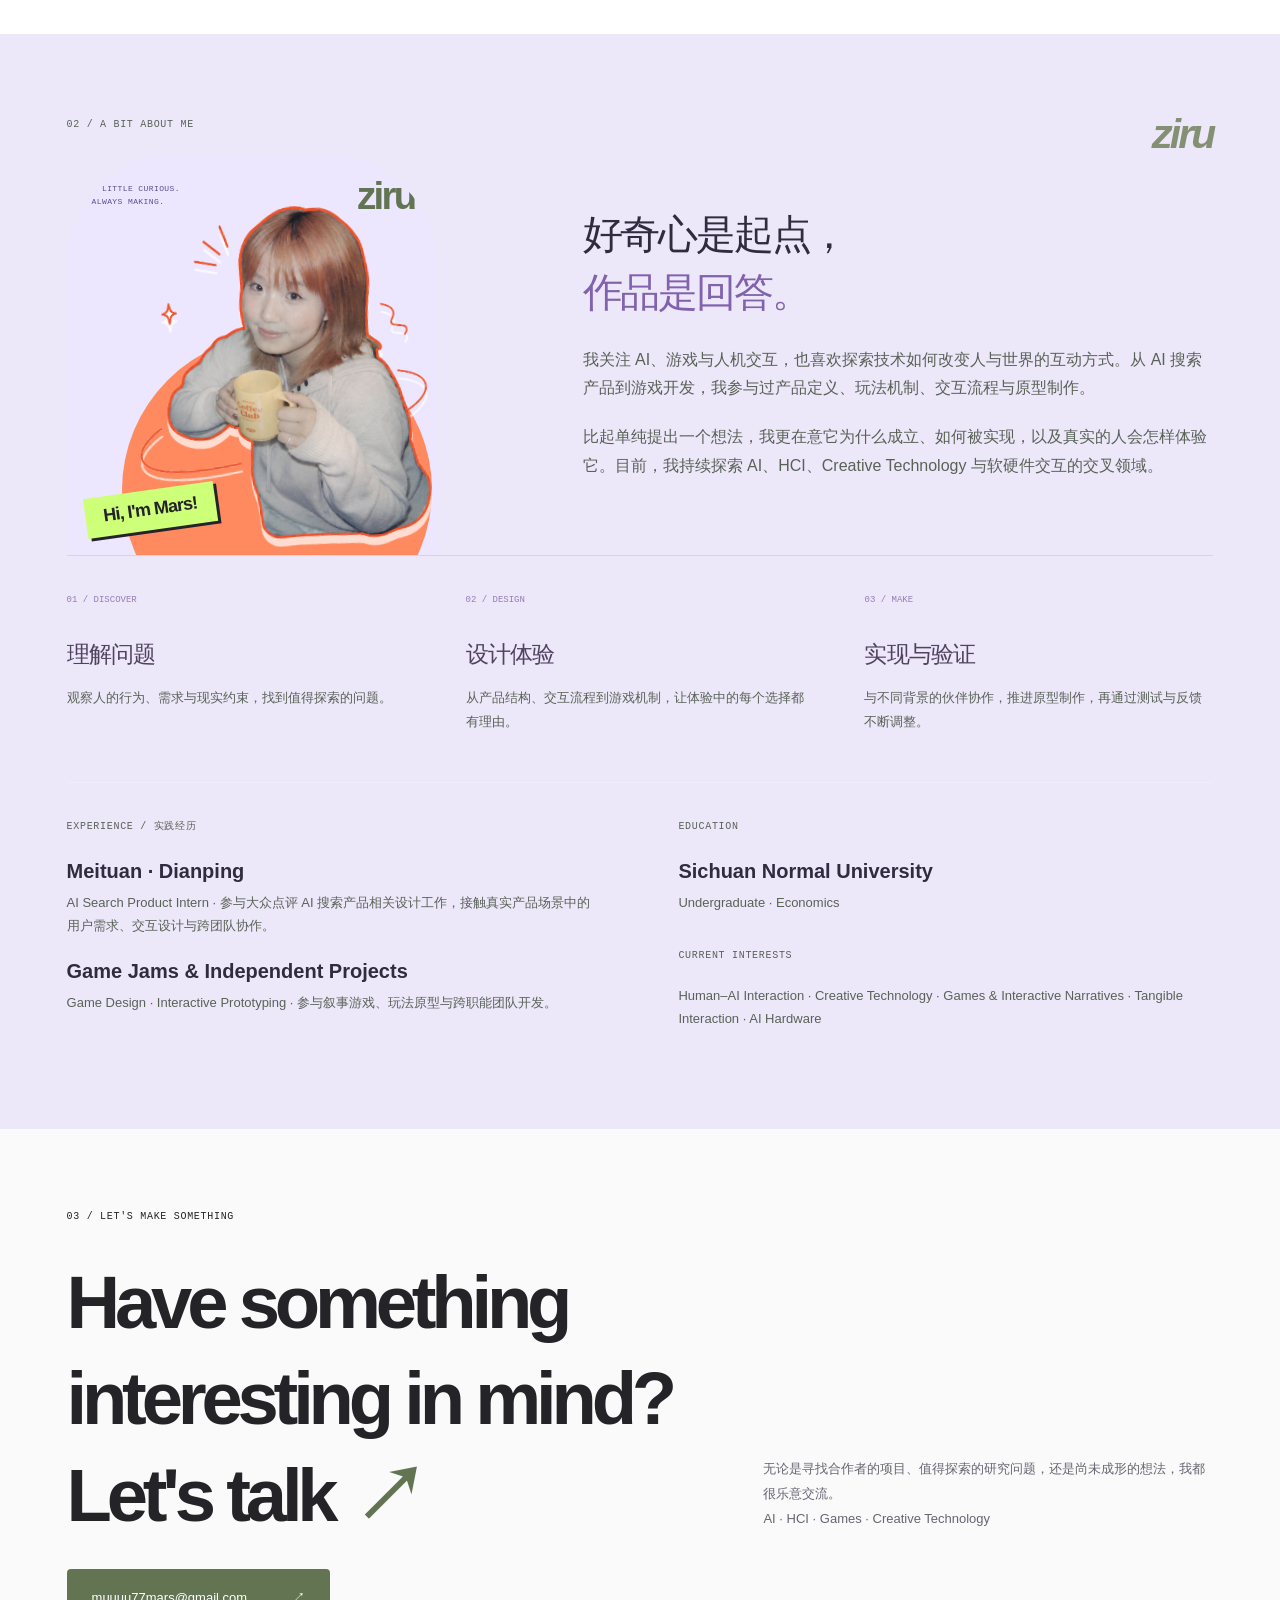
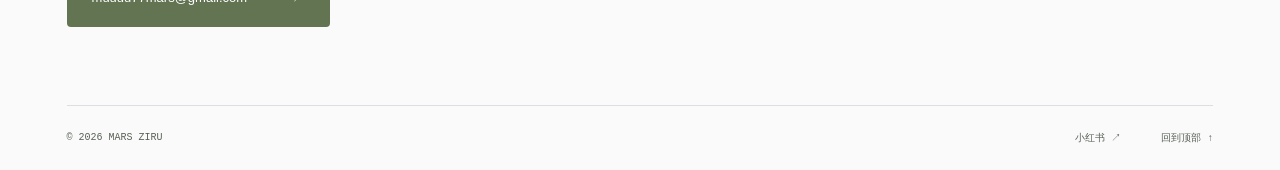
==== commit adf754ff: "Use Mars is here as cover headline" ====
--- a/index.html
+++ b/index.html
@@ -8,7 +8,7 @@
 <section class="reference-scene" aria-labelledby="intro-title">
 <img class="reference-art" src="assets/cover/reference-scene.png" alt="像素雪山、川剧面具将军与手绘机器人餐厅组成的作品封面" fetchpriority="high">
 <div class="reference-topline"><span>AI PRODUCTS · GAMES · HCI</span><span>PERSONAL PORTFOLIO / 2026</span></div>
-<div class="reference-copy"><h1 id="intro-title">Hi, I'm<br><span>Mars Ziru.</span></h1><p class="hero-english">I design and build interactive experiences.</p><p>我对人与技术如何互动充满好奇。<br>也喜欢把想法做成可以体验的作品。</p></div>
+<div class="reference-copy"><h1 id="intro-title">Mars <span>is here.</span></h1><p class="hero-english">I design and build interactive experiences.</p><p>我对人与技术如何互动充满好奇。<br>也喜欢把想法做成可以体验的作品。</p></div>
 <div class="reference-scroll"><strong>向下探索作品 ↓</strong><span>PLAY · BUILD · EXPLORE</span></div>
 <div class="reference-caption ref-snow"><small>01</small><h2>SnowBar</h2><span class="caption-dash">—</span><p>白天雪山滑雪，<br>晚上山脚下喝酒。</p></div>
 <div class="reference-caption ref-mask"><small>03</small><h2>暴打龙叔</h2><span class="caption-dash">—</span><p>第十位将军，<br>戴面具开战。</p></div>
--- a/reference.css
+++ b/reference.css
@@ -31,3 +31,5 @@
 .reference-copy p:not(.hero-english){font-size:clamp(12px,.95cqw,14px);line-height:1.8;color:#4e5c66;max-width:28em;margin:0}
 @media(max-width:900px){.reference-copy{left:5%;top:130px;width:min(43vw,390px)}.reference-copy h1{font-size:clamp(43px,5vw,55px)}}
 @media(max-width:600px){.reference-copy{left:22px;top:132px;width:calc(100% - 44px);max-width:350px}.reference-copy h1{font-size:clamp(39px,10vw,46px);margin-bottom:15px}.reference-copy .hero-english{max-width:25ch;margin-bottom:13px}.reference-copy p:not(.hero-english){font-size:13px;line-height:1.65;max-width:27ch}.reference-copy p br{display:none}.reference-scroll{top:390px}}
+
+@media(max-width:600px){.reference-copy h1{font-size:clamp(34px,9vw,44px)}}
